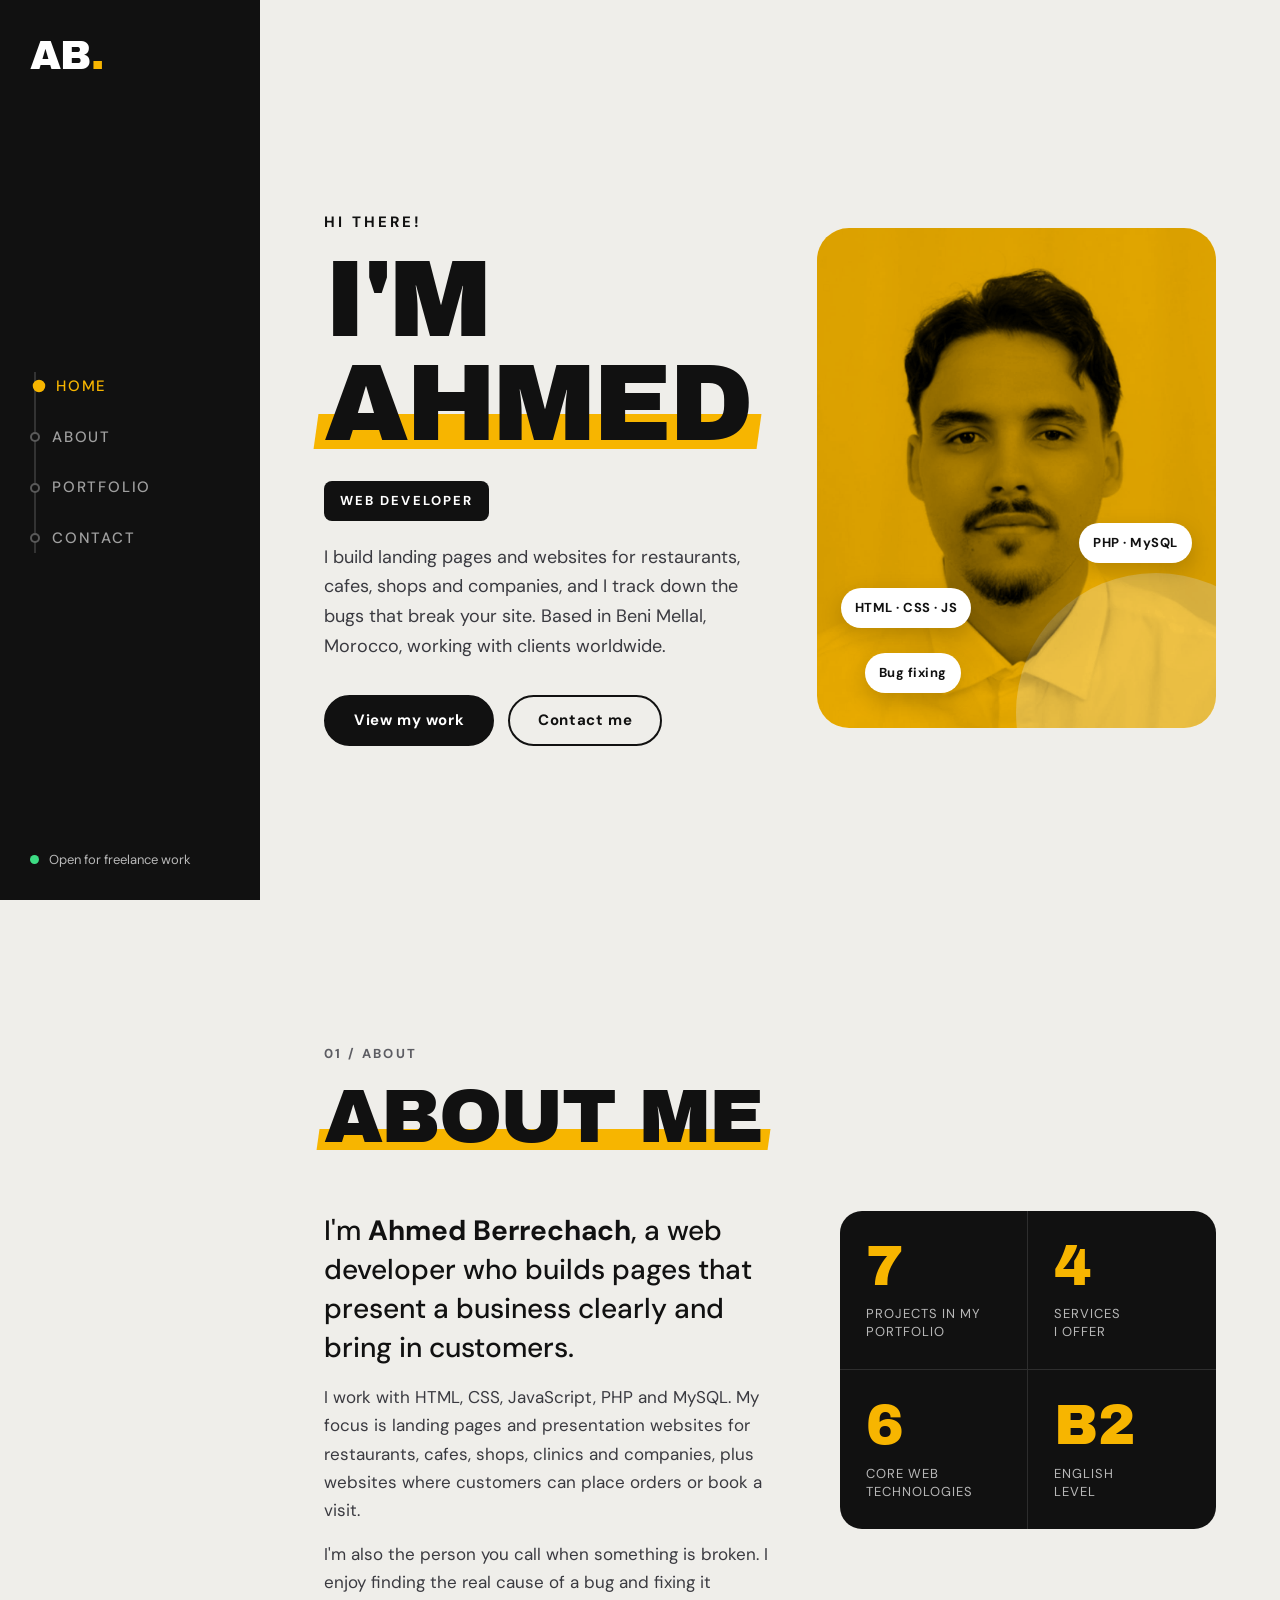
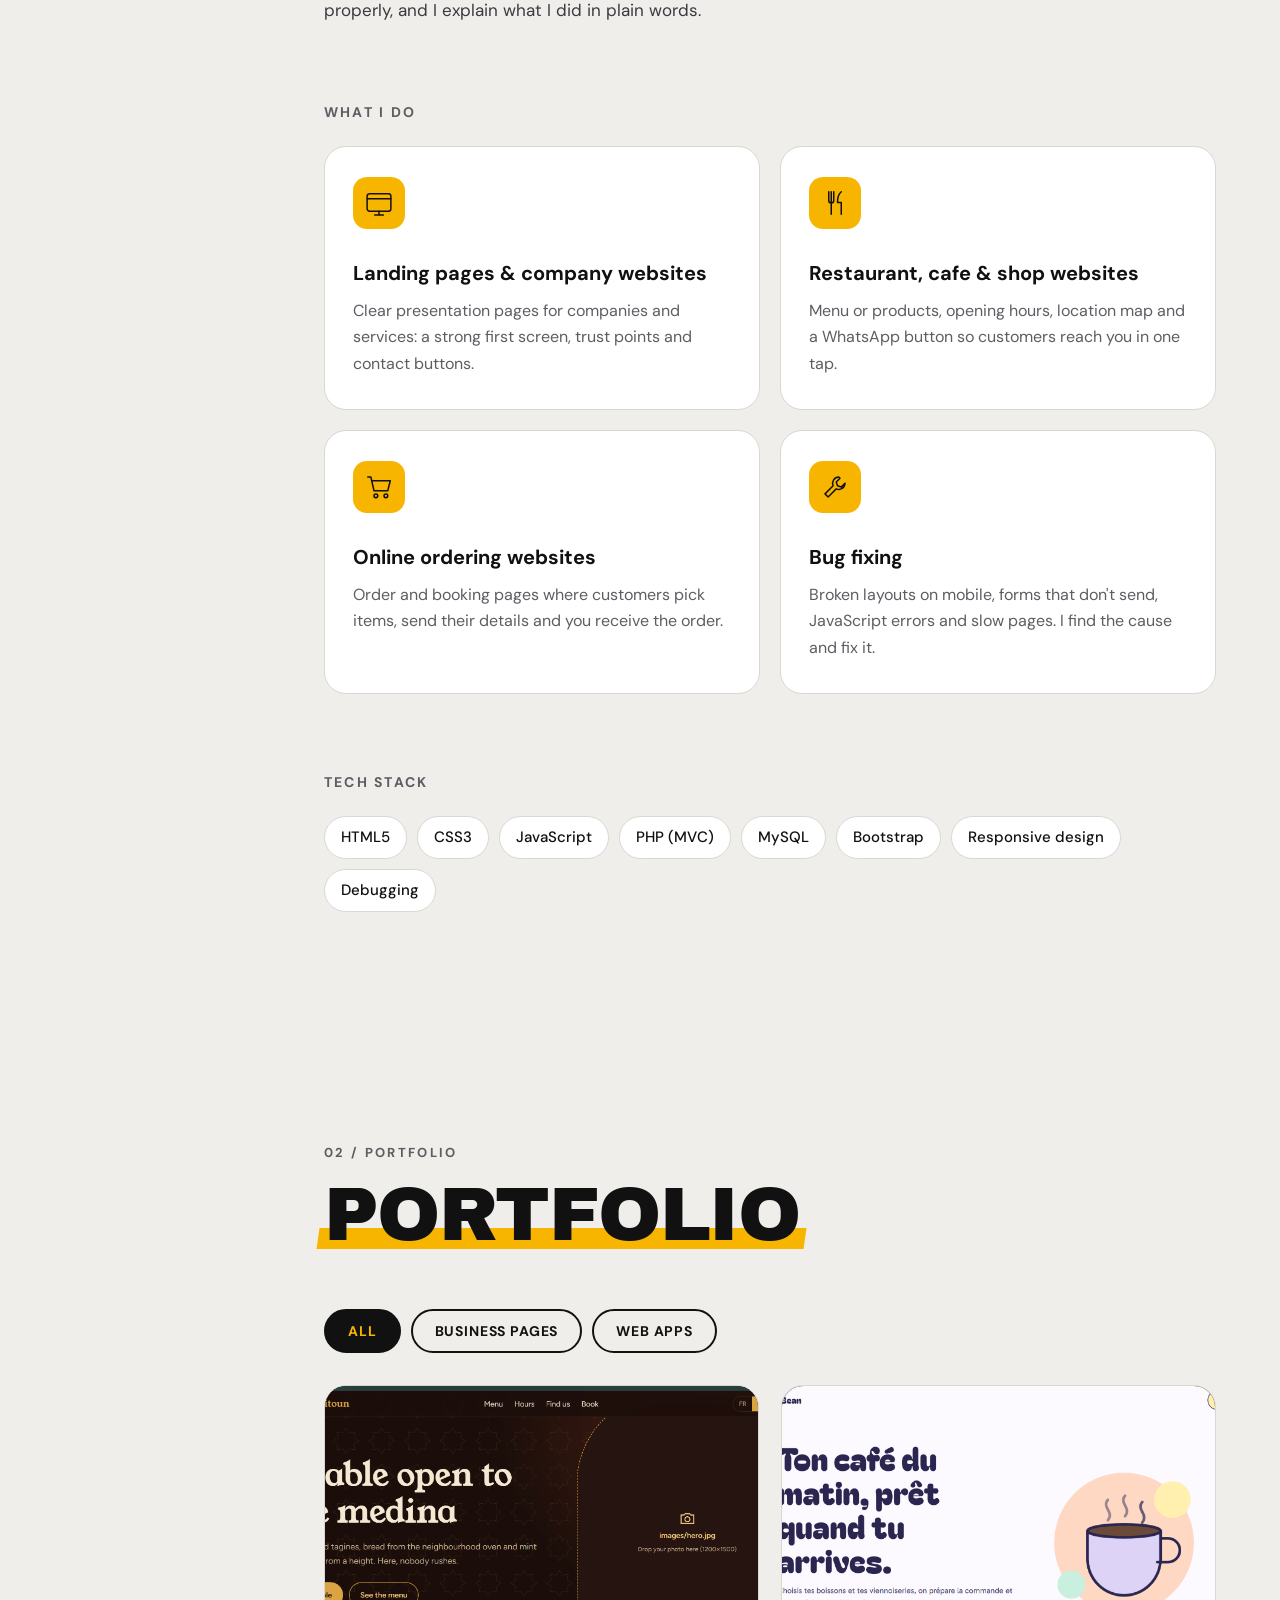
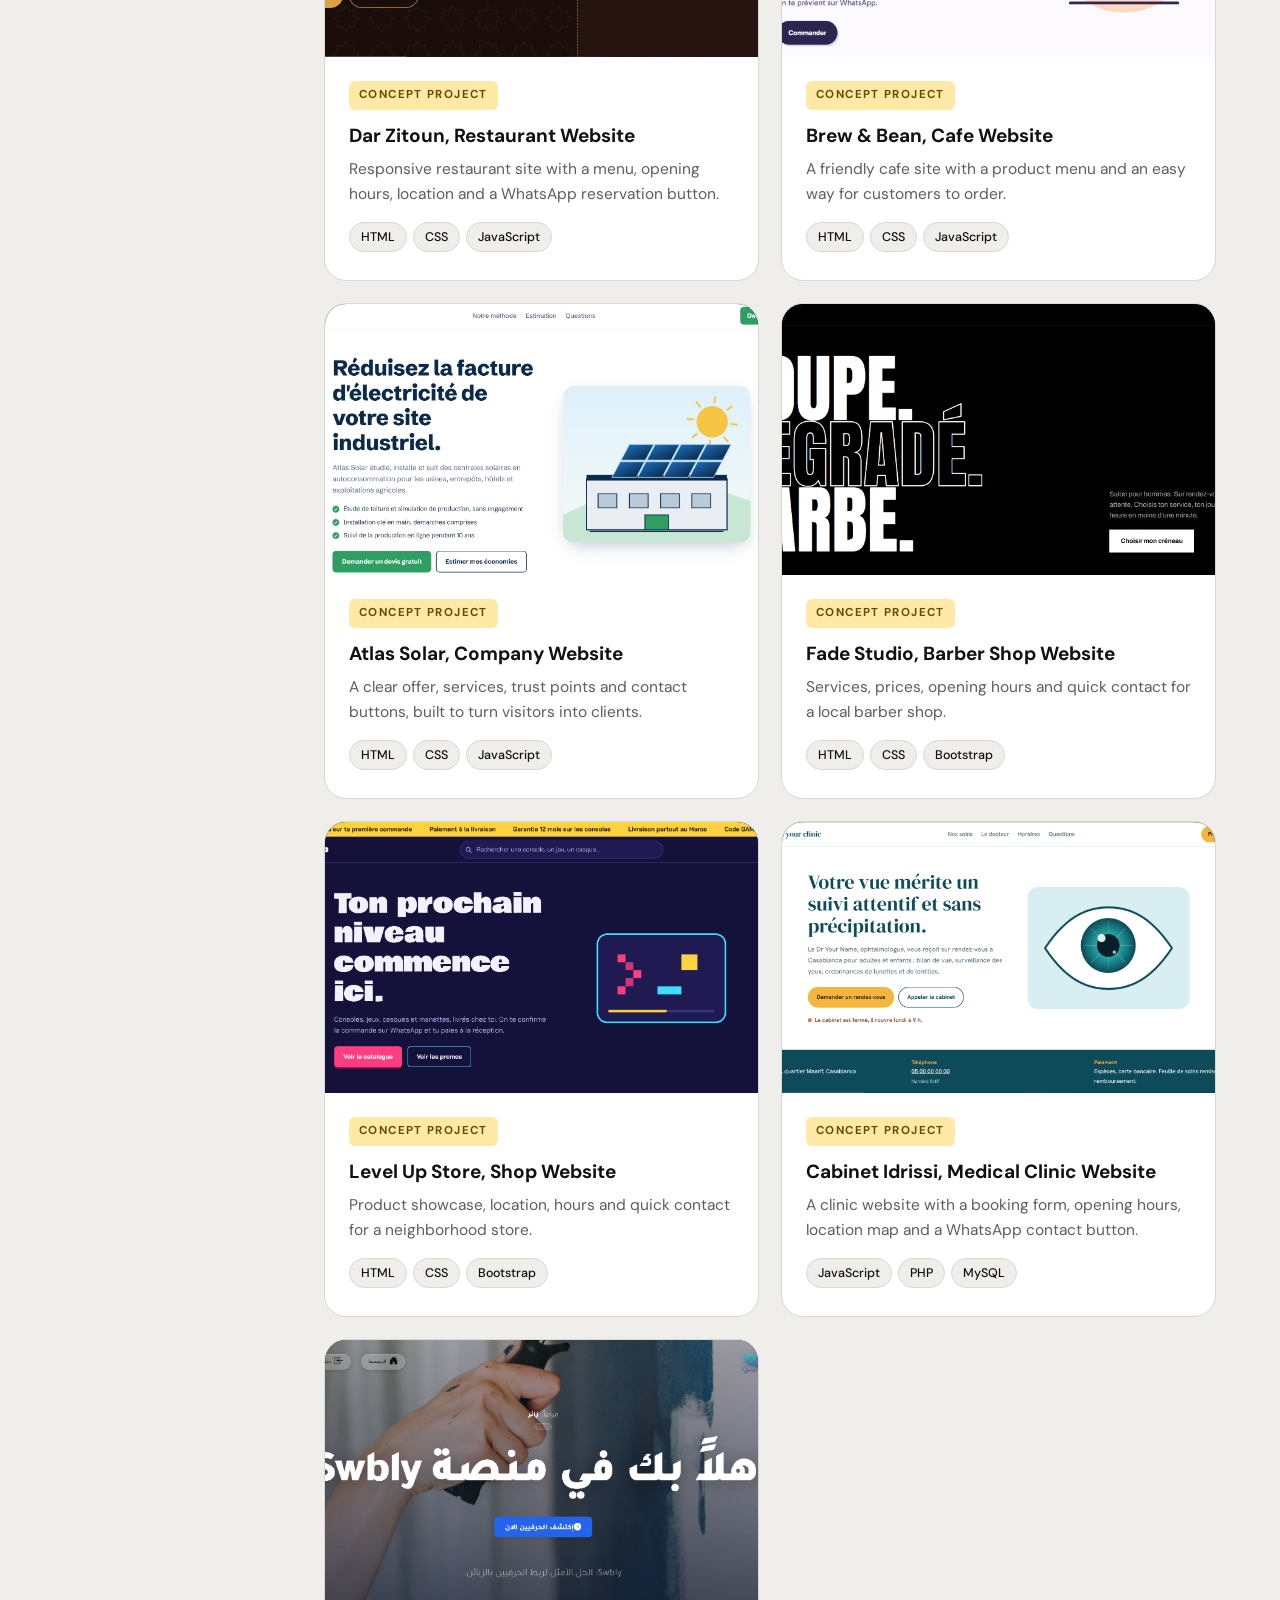
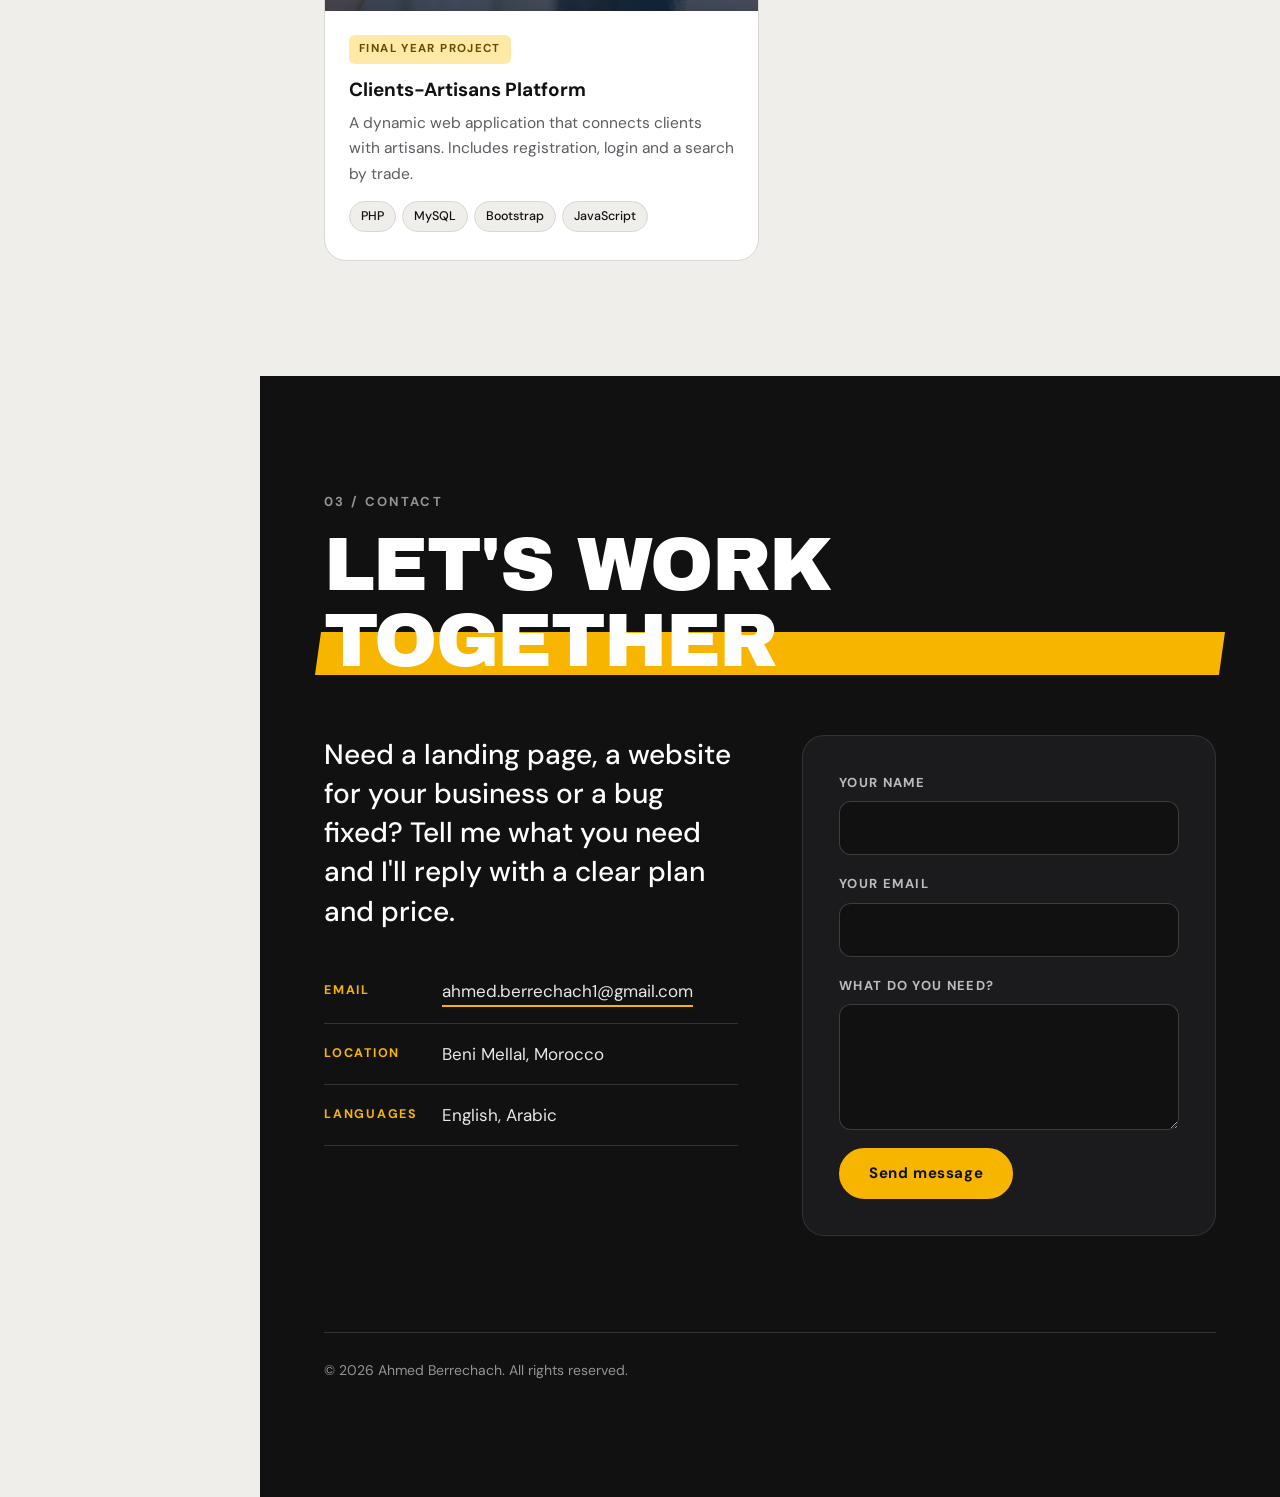
==== index.html @ dc660d66 "Focus portfolio on web projects and services" ====
<!doctype html>
<html lang="en">
  <head>
    <meta charset="utf-8" />
    <meta name="viewport" content="width=device-width, initial-scale=1" />
    <title>Ahmed Berrechach | Web Developer</title>
    <meta
      name="description"
      content="Ahmed Berrechach, web developer. Landing pages and websites for restaurants, cafes, shops and companies, plus bug fixing."
    />
    <meta property="og:title" content="Ahmed Berrechach | Web Developer" />
    <meta
      property="og:description"
      content="Landing pages, business websites, ordering sites and bug fixing."
    />
    <meta property="og:type" content="website" />
    <meta name="theme-color" content="#111111" />
    <link
      rel="icon"
      href="data:image/svg+xml,%3Csvg xmlns='http://www.w3.org/2000/svg' viewBox='0 0 64 64'%3E%3Crect width='64' height='64' rx='14' fill='%23111'/%3E%3Ctext x='32' y='43' font-size='30' font-family='Arial Black,Arial' font-weight='900' text-anchor='middle' fill='%23F7B500'%3EAB%3C/text%3E%3C/svg%3E"
    />
    <link rel="stylesheet" href="css/style.css" />git status
  </head>
  <body>
    <!-- Mobile top bar -->
    <header class="topbar">
      <a href="#home" class="logo">AB<span>.</span></a>
      <button
        class="menu-btn"
        aria-label="Open menu"
        aria-expanded="false"
        aria-controls="sidebar"
      >
        <span></span><span></span><span></span>
      </button>
    </header>

    <!-- Sidebar navigation -->
    <aside class="sidebar" id="sidebar">
      <a href="#home" class="logo">AB<span>.</span></a>

      <nav class="nav" aria-label="Main">
        <a href="#home" class="active"><i></i>Home</a>
        <a href="#about"><i></i>About</a>
        <a href="#portfolio"><i></i>Portfolio</a>
        <a href="#contact"><i></i>Contact</a>
      </nav>

      <div class="status"><b></b> Open for freelance work</div>
    </aside>

    <main>
      <!-- HOME -->
      <section id="home" class="hero">
        <div class="hero-text">
          <p class="hi">Hi there!</p>
          <h1>I'm <em>Ahmed</em></h1>
          <p class="role">Web Developer</p>
          <p class="lead">
            I build landing pages and websites for restaurants, cafes, shops and
            companies, and I track down the bugs that break your site. Based in
            Beni Mellal, Morocco, working with clients worldwide.
          </p>
          <div class="actions">
            <a class="btn btn-dark" href="#portfolio">View my work</a>
            <a class="btn btn-line" href="#contact">Contact me</a>
          </div>
        </div>

        <div class="hero-photo">
          <img
            src="assets/ahmed.jpg"
            alt="Portrait of Ahmed Berrechach"
            width="1021"
            height="1280"
          />
          <span class="chip chip-a">HTML · CSS · JS</span>
          <span class="chip chip-b">PHP · MySQL</span>
          <span class="chip chip-c">Bug fixing</span>
        </div>
      </section>

      <!-- ABOUT -->
      <section id="about" class="block">
        <header class="sec-head reveal">
          <p class="eyebrow">01 / About</p>
          <h2>About me</h2>
        </header>

        <div class="about-grid">
          <div class="about-copy reveal">
            <p class="big">
              I'm <strong>Ahmed Berrechach</strong>, a web developer who builds
              pages that present a business clearly and bring in customers.
            </p>
            <p>
              I work with HTML, CSS, JavaScript, PHP and MySQL. My focus is
              landing pages and presentation websites for restaurants, cafes,
              shops, clinics and companies, plus websites where customers can
              place orders or book a visit.
            </p>
            <p>
              I'm also the person you call when something is broken. I enjoy
              finding the real cause of a bug and fixing it properly, and I
              explain what I did in plain words.
            </p>
          </div>

          <div class="stats reveal">
            <div>
              <b>7</b><span>Projects in my<br />portfolio</span>
            </div>
            <div>
              <b>4</b><span>Services<br />I offer</span>
            </div>
            <div>
              <b>6</b><span>Core web<br />technologies</span>
            </div>
            <div>
              <b>B2</b><span>English<br />level</span>
            </div>
          </div>
        </div>

        <h3 class="sub reveal">What I do</h3>
        <div class="services">
          <article class="service reveal">
            <svg viewBox="0 0 48 48" aria-hidden="true">
              <rect x="5" y="9" width="38" height="28" rx="4" />
              <path d="M5 17h38M17 43h14M24 37v6" />
            </svg>
            <h4>Landing pages &amp; company websites</h4>
            <p>
              Clear presentation pages for companies and services: a strong
              first screen, trust points and contact buttons.
            </p>
          </article>
          <article class="service reveal">
            <svg viewBox="0 0 48 48" aria-hidden="true">
              <path
                d="M14 6v14a4 4 0 0 0 8 0V6M18 6v36M34 6c-5 4-6 11-6 17h6v19"
              />
            </svg>
            <h4>Restaurant, cafe &amp; shop websites</h4>
            <p>
              Menu or products, opening hours, location map and a WhatsApp
              button so customers reach you in one tap.
            </p>
          </article>
          <article class="service reveal">
            <svg viewBox="0 0 48 48" aria-hidden="true">
              <path d="M6 8h5l5 22h22l4-16H14" />
              <circle cx="19" cy="38" r="3" />
              <circle cx="35" cy="38" r="3" />
            </svg>
            <h4>Online ordering websites</h4>
            <p>
              Order and booking pages where customers pick items, send their
              details and you receive the order.
            </p>
          </article>
          <article class="service reveal">
            <svg viewBox="0 0 48 48" aria-hidden="true">
              <path
                d="M30 8a10 10 0 0 0-9 14L8 35l5 5 13-13a10 10 0 0 0 14-9l-6 6-6-2-2-6 6-6z"
              />
            </svg>
            <h4>Bug fixing</h4>
            <p>
              Broken layouts on mobile, forms that don't send, JavaScript errors
              and slow pages. I find the cause and fix it.
            </p>
          </article>
        </div>
              <h3 class="sub reveal" style="margin-top: clamp(48px, 6vw, 80px)">
          Tech stack
        </h3>
        <ul class="tags reveal">
          <li>HTML5</li>
          <li>CSS3</li>
          <li>JavaScript</li>
          <li>PHP (MVC)</li>
          <li>MySQL</li>
          <li>Bootstrap</li>
          <li>Responsive design</li>
          <li>Debugging</li>
        </ul>
      </section>

      <!-- PORTFOLIO -->
      <section id="portfolio" class="block">
        <header class="sec-head reveal">
          <p class="eyebrow">02 / Portfolio</p>
          <h2>Portfolio</h2>
        </header>

        <div class="filters reveal" role="tablist" aria-label="Filter projects">
          <button class="on" data-filter="all">All</button>
          <button data-filter="pages">Business pages</button>
          <button data-filter="app">Web apps</button>
        </div>

        <!--
        HOW TO EDIT A PROJECT:
        1) Put a screenshot in assets/ (for example assets/restaurant.jpg)
        2) Replace <div class="thumb t2">...</div> with <div class="thumb"><img src="assets/restaurant.jpg" alt="Restaurant website"></div>
        3) Change the badge to "Live" when the project has a real link.
      -->
        <div class="grid">
          <article class="card reveal" data-cat="pages">
           <div class="thumb t2 shot" role="img" aria-label="Screenshot of the Dar Zitoun restaurant website"
     style="background-image:url('assets/dar-zitoun.png')"></div>
            <div class="card-body">
              <span class="badge">Concept project</span>
              <h4>Dar Zitoun, Restaurant Website</h4>
              <p>
                Responsive restaurant site with a menu, opening hours, location
                and a WhatsApp reservation button.
              </p>
              <ul class="tags small">
                <li>HTML</li>
                <li>CSS</li>
                <li>JavaScript</li>
              </ul>
            </div>
          </article>

          <article class="card reveal" data-cat="pages">
           <div class="thumb t2 shot" role="img" aria-label="Screenshot of the Brew &amp; Bean cafe website"
     style="background-image:url('assets/brew-and-bean.png')"></div>
            <div class="card-body">
              <span class="badge">Concept project</span>
              <h4>Brew &amp; Bean, Cafe Website</h4>
              <p>
                A friendly cafe site with a product menu and an easy way for
                customers to order.
              </p>
              <ul class="tags small">
                <li>HTML</li>
                <li>CSS</li>
                <li>JavaScript</li>
              </ul>
            </div>
          </article>

          <article class="card reveal" data-cat="pages">
           <div class="thumb t2 shot" role="img" aria-label="Screenshot of the Atlas Solar website"
     style="background-image:url('assets/atlas-solar.png')"></div>
            <div class="card-body">
              <span class="badge">Concept project</span>
              <h4>Atlas Solar, Company Website</h4>
              <p>
                A clear offer, services, trust points and contact buttons, built
                to turn visitors into clients.
              </p>
              <ul class="tags small">
                <li>HTML</li>
                <li>CSS</li>
                <li>JavaScript</li>
              </ul>
            </div>
          </article>

          <article class="card reveal" data-cat="pages">
            <div class="thumb t2 shot" role="img" aria-label="Screenshot of the Fade Studio website"
     style="background-image:url('assets/fade-studio.png')"></div>
            <div class="card-body">
              <span class="badge">Concept project</span>
              <h4>Fade Studio, Barber Shop Website</h4>
              <p>
                Services, prices, opening hours and quick contact for a local
                barber shop.
              </p>
              <ul class="tags small">
                <li>HTML</li>
                <li>CSS</li>
                <li>Bootstrap</li>
              </ul>
            </div>
           
          </article>
          <article class="card reveal" data-cat="pages">
           <div class="thumb t2 shot" role="img" aria-label="Screenshot of the Level Up Store website"
     style="background-image:url('assets/level-up-store.png')"></div>
            <div class="card-body">
              <span class="badge">Concept project</span>
              <h4>Level Up Store, Shop Website</h4>
              <p>
                Product showcase, location, hours and quick contact for a
                neighborhood store.
              </p>
              <ul class="tags small">
                <li>HTML</li>
                <li>CSS</li>
                <li>Bootstrap</li>
              </ul>
            </div>
          </article>

          <article class="card reveal" data-cat="pages">
            <div class="thumb t2 shot" role="img" aria-label="Screenshot of cabinet"
     style="background-image:url('assets/cabinet.png')"></div>
            <div class="card-body">
              <span class="badge">Concept project</span>
              <h4>Cabinet Idrissi, Medical Clinic Website</h4>
              <p>
                A clinic website with a booking form, opening hours, location
                map and a WhatsApp contact button.
              </p>
              <ul class="tags small">
                <li>JavaScript</li>
                <li>PHP</li>
                <li>MySQL</li>
              </ul>
            </div>
          </article>

          <article class="card reveal" data-cat="app">
          <div class="thumb t2 shot" role="img" aria-label="Screenshot of the Clients-Artisans Platform web application"
     style="background-image:url('assets/Project_artisan.png')"></div>
            <div class="card-body">
              <span class="badge">Final year project</span>
              <h4>Clients-Artisans Platform</h4>
              <p>
                A dynamic web application that connects clients with artisans.
                Includes registration, login and a search by trade.
              </p>
              <ul class="tags small">
                <li>PHP</li>
                <li>MySQL</li>
                <li>Bootstrap</li>
                <li>JavaScript</li>
              </ul>
            </div>
          </article>
        </div>
      </section>

      <!-- CONTACT -->
      <section id="contact" class="block dark">
        <header class="sec-head reveal">
          <p class="eyebrow">03 / Contact</p>
          <h2>Let's work together</h2>
        </header>

        <div class="contact-grid">
          <div class="reveal">
            <p class="big">
              Need a landing page, a website for your business or a bug fixed?
              Tell me what you need and I'll reply with a clear plan and price.
            </p>
            <ul class="contact-list">
              <li>
                <span>Email</span
                ><a href="mailto:ahmed.berrechach1@gmail.com"
                  >ahmed.berrechach1@gmail.com</a
                >
              </li>
              <li><span>Location</span>Beni Mellal, Morocco</li>
              <li><span>Languages</span>English, Arabic</li>
            </ul>
          </div>

          <form
            class="form reveal"
            id="contact-form"
            action="mailto:ahmed.berrechach1@gmail.com"
            method="post"
            enctype="text/plain"
          >
            <label
              >Your name<input
                name="name"
                type="text"
                required
                autocomplete="name"
            /></label>
            <label
              >Your email<input
                name="email"
                type="email"
                required
                autocomplete="email"
            /></label>
            <label
              >What do you need?<textarea
                name="message"
                rows="4"
                required
              ></textarea>
            </label>
            <button class="btn btn-yellow" type="submit">Send message</button>
          </form>
        </div>

        <footer class="foot">
          © <span id="year">2026</span> Ahmed Berrechach. All rights reserved.
        </footer>
      </section>
    </main>

    <script src="js/main.js"></script>
  </body>
</html>
---- css/style.css ----
/* ---------- Fonts (local files, work offline) ---------- */
@font-face { font-family: "Archivo Black"; src: url("../fonts/archivo-black-latin-400-normal.woff2") format("woff2"); font-weight: 400; font-display: swap; }
@font-face { font-family: "DM Sans"; src: url("../fonts/dm-sans-latin-400-normal.woff2") format("woff2"); font-weight: 400; font-display: swap; }
@font-face { font-family: "DM Sans"; src: url("../fonts/dm-sans-latin-500-normal.woff2") format("woff2"); font-weight: 500; font-display: swap; }
@font-face { font-family: "DM Sans"; src: url("../fonts/dm-sans-latin-700-normal.woff2") format("woff2"); font-weight: 700; font-display: swap; }

/* ---------- Tokens (change colors here) ---------- */
:root {
  --yellow: #F7B500;
  --yellow-soft: #FFE9A6;
  --ink: #111111;
  --ink-2: #1b1b1d;
  --paper: #EFEEEA;
  --card: #FFFFFF;
  --muted: #5d5d63;
  --line: #d8d7d1;
  --sidebar: 260px;
  --radius: 22px;
  --display: "Archivo Black", "Arial Black", Impact, sans-serif;
  --body: "DM Sans", system-ui, -apple-system, "Segoe UI", Roboto, sans-serif;
}

*,
*::before,
*::after { box-sizing: border-box; }

html { scroll-behavior: smooth; scroll-padding-top: 0; }

body {
  margin: 0;
  font-family: var(--body);
  font-size: 17px;
  line-height: 1.65;
  color: var(--ink);
  background: var(--paper);
  -webkit-font-smoothing: antialiased;
}

img { max-width: 100%; display: block; }
a { color: inherit; }
h1, h2, h3, h4, p, ul { margin: 0; }
ul { padding: 0; list-style: none; }

:focus-visible { outline: 3px solid var(--yellow); outline-offset: 3px; border-radius: 6px; }

/* ---------- Sidebar ---------- */
.sidebar {
  position: fixed;
  inset: 0 auto 0 0;
  width: var(--sidebar);
  background: var(--ink);
  color: #fff;
  padding: 36px 30px 30px;
  display: flex;
  flex-direction: column;
  z-index: 50;
}

.logo {
  font-family: var(--display);
  font-size: 40px;
  line-height: 1;
  letter-spacing: -1px;
  text-decoration: none;
  color: #fff;
}
.logo span { color: var(--yellow); }

.nav {
  margin: auto 0;
  display: flex;
  flex-direction: column;
  gap: 6px;
  position: relative;
  padding-left: 22px;
}
.nav::before {
  content: "";
  position: absolute;
  left: 4px; top: 8px; bottom: 8px;
  width: 2px;
  background: rgba(255,255,255,.14);
}
.nav a {
  position: relative;
  text-decoration: none;
  font-weight: 500;
  font-size: 15px;
  letter-spacing: .12em;
  text-transform: uppercase;
  color: rgba(255,255,255,.6);
  padding: 10px 0;
  transition: color .2s, transform .2s;
}
.nav a i {
  position: absolute;
  left: -22px; top: 50%;
  width: 10px; height: 10px;
  margin-top: -5px;
  border-radius: 50%;
  background: var(--ink);
  border: 2px solid rgba(255,255,255,.3);
  transition: background .2s, border-color .2s, transform .2s;
}
.nav a:hover { color: #fff; }
.nav a.active { color: var(--yellow); transform: translateX(4px); }
.nav a.active i { background: var(--yellow); border-color: var(--yellow); transform: scale(1.25); }

.status {
  font-size: 13px;
  color: rgba(255,255,255,.7);
  display: flex;
  align-items: center;
  gap: 10px;
}
.status b {
  width: 9px; height: 9px;
  border-radius: 50%;
  background: #3ddc84;
  box-shadow: 0 0 0 0 rgba(61,220,132,.6);
  animation: pulse 2s infinite;
}
@keyframes pulse {
  70% { box-shadow: 0 0 0 9px rgba(61,220,132,0); }
  100% { box-shadow: 0 0 0 0 rgba(61,220,132,0); }
}

/* ---------- Mobile top bar ---------- */
.topbar { display: none; }

/* ---------- Layout ---------- */
main { margin-left: var(--sidebar); }

.block {
  padding: clamp(64px, 9vw, 120px) clamp(24px, 5vw, 80px);
  scroll-margin-top: 0;
}
.block.alt { background: #e6e5e0; }
.block.dark { background: var(--ink); color: #fff; }

.sec-head { margin-bottom: clamp(32px, 5vw, 56px); }
.eyebrow {
  font-size: 13px;
  font-weight: 700;
  letter-spacing: .18em;
  text-transform: uppercase;
  color: var(--muted);
  margin-bottom: 14px;
}
.dark .eyebrow { color: rgba(255,255,255,.55); }
.sec-head h2 {
  font-family: var(--display);
  font-weight: 400;
  font-size: clamp(38px, 6vw, 76px);
  line-height: 1;
  text-transform: uppercase;
  letter-spacing: -.02em;
  display: inline-block;
  position: relative;
  z-index: 0;
}
.sec-head h2::after {
  content: "";
  position: absolute;
  left: -6px; right: -6px; bottom: 4px;
  height: 28%;
  background: var(--yellow);
  z-index: -1;
  transform: skewX(-8deg);
}

.sub {
  font-size: 14px;
  font-weight: 700;
  letter-spacing: .16em;
  text-transform: uppercase;
  margin-bottom: 22px;
  color: var(--muted);
}

/* ---------- Buttons ---------- */
.btn {
  display: inline-flex;
  align-items: center;
  gap: 10px;
  font: 700 15px/1 var(--body);
  letter-spacing: .04em;
  text-decoration: none;
  padding: 16px 28px;
  border-radius: 999px;
  border: 2px solid var(--ink);
  cursor: pointer;
  transition: transform .2s, background .2s, color .2s, box-shadow .2s;
}
.btn:hover { transform: translateY(-3px); }
.btn-dark { background: var(--ink); color: #fff; }
.btn-dark:hover { box-shadow: 0 10px 24px rgba(0,0,0,.25); }
.btn-line { background: transparent; color: var(--ink); }
.btn-line:hover { background: var(--ink); color: #fff; }
.btn-yellow { background: var(--yellow); color: var(--ink); border-color: var(--yellow); }
.btn-yellow:hover { box-shadow: 0 10px 24px rgba(247,181,0,.35); }

/* ---------- Hero ---------- */
.hero {
  min-height: 100vh;
  display: grid;
  grid-template-columns: 1.05fr .95fr;
  align-items: center;
  gap: clamp(24px, 4vw, 64px);
  padding: clamp(40px, 6vw, 80px) clamp(24px, 5vw, 80px);
}
.hi {
  font-weight: 700;
  letter-spacing: .2em;
  text-transform: uppercase;
  font-size: 15px;
  margin-bottom: 14px;
}
.hero h1 {
  font-family: var(--display);
  font-weight: 400;
  font-size: clamp(54px, 8.5vw, 124px);
  line-height: .95;
  letter-spacing: -.03em;
  text-transform: uppercase;
}
.hero h1 em {
  font-style: normal;
  position: relative;
  display: inline-block;
  z-index: 0;
}
.hero h1 em::after {
  content: "";
  position: absolute;
  left: -8px; right: -8px; bottom: 6%;
  height: 34%;
  background: var(--yellow);
  z-index: -1;
  transform: skewX(-8deg);
}
.role {
  display: inline-block;
  margin-top: 26px;
  background: var(--ink);
  color: #fff;
  font-size: 13px;
  font-weight: 700;
  letter-spacing: .16em;
  text-transform: uppercase;
  padding: 9px 16px;
  border-radius: 8px;
}
.lead {
  margin-top: 22px;
  max-width: 520px;
  color: #3a3a40;
  font-size: 18px;
}
.actions { margin-top: 34px; display: flex; flex-wrap: wrap; gap: 14px; }

.hero-photo {
  position: relative;
  aspect-ratio: 4 / 5;
  max-height: 80vh;
  width: 100%;
  max-width: 520px;
  justify-self: end;
  border-radius: 32px;
  background: var(--yellow);
  overflow: hidden;
  isolation: isolate;
}
.hero-photo::before {
  content: "";
  position: absolute;
  inset: auto -20% -25% auto;
  width: 70%; aspect-ratio: 1;
  border-radius: 50%;
  background: rgba(255,255,255,.28);
  z-index: 0;
}
.hero-photo img {
  position: relative;
  z-index: 1;
  width: 100%; height: 100%;
  object-fit: cover;
  object-position: 50% 20%;
  filter: grayscale(1) contrast(1.08);
  mix-blend-mode: multiply;
}
.chip {
  position: absolute;
  z-index: 2;
  background: #fff;
  color: var(--ink);
  font-size: 13px;
  font-weight: 700;
  letter-spacing: .04em;
  padding: 9px 14px;
  border-radius: 999px;
  box-shadow: 0 8px 22px rgba(0,0,0,.18);
  animation: float 5s ease-in-out infinite;
}
.chip-a { left: 6%; bottom: 20%; }
.chip-b { right: 6%; bottom: 33%; animation-delay: -1.6s; }
.chip-c { left: 12%; bottom: 7%; animation-delay: -3.2s; }
@keyframes float { 50% { transform: translateY(-8px); } }

/* ---------- About ---------- */
.about-grid {
  display: grid;
  grid-template-columns: 1.2fr 1fr;
  gap: clamp(28px, 5vw, 72px);
  align-items: start;
}
.about-copy p + p { margin-top: 16px; }
.about-copy p { color: #3a3a40; }
.about-copy .big, .big {
  font-size: clamp(21px, 2.4vw, 28px);
  line-height: 1.4;
  font-weight: 500;
  color: var(--ink);
}
.dark .big { color: #fff; }

.stats {
  background: var(--ink);
  color: #fff;
  border-radius: var(--radius);
  display: grid;
  grid-template-columns: 1fr 1fr;
}
.stats div {
  padding: 28px 26px;
  border-right: 1px solid rgba(255,255,255,.12);
  border-bottom: 1px solid rgba(255,255,255,.12);
}
.stats div:nth-child(2n) { border-right: 0; }
.stats div:nth-child(n+3) { border-bottom: 0; }
.stats b {
  display: block;
  font-family: var(--display);
  font-weight: 400;
  font-size: clamp(40px, 4.4vw, 58px);
  line-height: 1;
  color: var(--yellow);
}
.stats span {
  display: block;
  margin-top: 10px;
  font-size: 13px;
  letter-spacing: .08em;
  text-transform: uppercase;
  color: rgba(255,255,255,.7);
  line-height: 1.4;
}

.sub + .services, .services { margin-top: 0; }
h3.sub.reveal { margin-top: clamp(48px, 6vw, 80px); }

.services {
  display: grid;
  grid-template-columns: repeat(2, 1fr);
  gap: 20px;
}
.service {
  background: var(--card);
  border-radius: var(--radius);
  padding: 30px 28px 32px;
  border: 1px solid var(--line);
  transition: transform .25s, box-shadow .25s, border-color .25s;
}
.service:hover { transform: translateY(-6px); box-shadow: 0 18px 40px rgba(0,0,0,.1); border-color: var(--yellow); }
.service svg {
  width: 52px; height: 52px;
  fill: none; stroke: var(--ink); stroke-width: 2.4; stroke-linecap: round; stroke-linejoin: round;
  background: var(--yellow);
  padding: 11px;
  border-radius: 14px;
  margin-bottom: 20px;
}
.service h4 { font-size: 20px; margin-bottom: 8px; }
.service p { color: var(--muted); font-size: 16px; }

/* ---------- Resume ---------- */
.resume-grid {
  display: grid;
  grid-template-columns: 1fr 1fr;
  gap: clamp(28px, 5vw, 72px);
}
.timeline { position: relative; padding-left: 28px; }
.timeline::before {
  content: "";
  position: absolute;
  left: 5px; top: 8px; bottom: 8px;
  width: 2px;
  background: var(--ink);
  opacity: .18;
}
.timeline li { position: relative; padding-bottom: 30px; }
.timeline li:last-child { padding-bottom: 0; }
.timeline li::before {
  content: "";
  position: absolute;
  left: -28px; top: 8px;
  width: 12px; height: 12px;
  border-radius: 50%;
  background: var(--yellow);
  border: 2px solid var(--ink);
}
.timeline time {
  display: inline-block;
  font-size: 12px;
  font-weight: 700;
  letter-spacing: .12em;
  text-transform: uppercase;
  background: var(--ink);
  color: var(--yellow);
  padding: 4px 10px;
  border-radius: 6px;
  margin-bottom: 8px;
}
.timeline h4 { font-size: 18px; line-height: 1.35; margin-bottom: 4px; }
.timeline p { color: var(--muted); font-size: 15.5px; }

.skills {
  margin-top: clamp(44px, 6vw, 72px);
  padding-top: clamp(32px, 4vw, 48px);
  border-top: 2px solid rgba(0,0,0,.12);
  display: grid;
  grid-template-columns: 1.4fr 1fr;
  gap: clamp(28px, 5vw, 72px);
}
.tags { display: flex; flex-wrap: wrap; gap: 10px; }
.tags li {
  background: var(--card);
  border: 1px solid var(--line);
  padding: 8px 16px;
  border-radius: 999px;
  font-weight: 500;
  font-size: 15px;
}
.tags.small { gap: 6px; margin-top: 14px; }
.tags.small li { font-size: 12.5px; padding: 4px 11px; background: var(--paper); }

.langs li {
  display: flex;
  justify-content: space-between;
  padding: 12px 0;
  border-bottom: 1px solid rgba(0,0,0,.14);
  font-weight: 500;
}
.langs em { font-style: normal; color: var(--muted); }

/* ---------- Portfolio ---------- */
.filters { display: flex; flex-wrap: wrap; gap: 10px; margin-bottom: 32px; }
.filters button {
  font: 700 14px/1 var(--body);
  letter-spacing: .06em;
  text-transform: uppercase;
  padding: 13px 22px;
  border-radius: 999px;
  border: 2px solid var(--ink);
  background: transparent;
  color: var(--ink);
  cursor: pointer;
  transition: background .2s, color .2s;
}
.filters button:hover { background: rgba(0,0,0,.07); }
.filters button.on { background: var(--ink); color: var(--yellow); }

.grid {
  display: grid;
  grid-template-columns: repeat(auto-fill, minmax(290px, 1fr));
  gap: 22px;
}
.card {
  background: var(--card);
  border-radius: var(--radius);
  overflow: hidden;
  border: 1px solid var(--line);
  display: flex;
  flex-direction: column;
  transition: transform .25s, box-shadow .25s;
}
.card:hover { transform: translateY(-6px); box-shadow: 0 20px 44px rgba(0,0,0,.12); }
.card.hide { display: none; }

.thumb {
  aspect-ratio: 16 / 10;
  display: grid;
  place-items: center;
  position: relative;
  overflow: hidden;
  color: var(--ink);
}
.thumb img { width: 100%; height: 100%; object-fit: cover; }
.thumb span {
  font-family: var(--display);
  font-size: 22px;
  text-transform: uppercase;
  letter-spacing: -.01em;
  text-align: center;
  padding: 0 18px;
  position: relative;
  z-index: 1;
}
.thumb::before, .thumb::after { content: ""; position: absolute; border-radius: 50%; }
.thumb::before { width: 62%; aspect-ratio: 1; right: -14%; top: -30%; background: rgba(255,255,255,.3); }
.thumb::after  { width: 36%; aspect-ratio: 1; left: -8%; bottom: -24%; background: rgba(0,0,0,.08); }
.t1 { background: var(--yellow); }
.t2 { background: #111; color: var(--yellow); }
.t3 { background: #ffd966; }
.t4 { background: #2a2a2e; color: #fff; }
.t5 { background: #f3ddb0; }
.t6 { background: #d9d8d2; }
.t2::before, .t4::before { background: rgba(247,181,0,.16); }
.t2::after, .t4::after { background: rgba(255,255,255,.07); }
.thumb.shot {
  background-size: cover;
  background-position: center;
  background-repeat: no-repeat;
}
.thumb.shot::before,
.thumb.shot::after,
.thumb.shot span { display: none; }

.card-body { padding: 24px 24px 28px; display: flex; flex-direction: column; flex: 1; }
.badge {
  align-self: flex-start;
  font-size: 11.5px;
  font-weight: 700;
  letter-spacing: .12em;
  text-transform: uppercase;
  background: var(--yellow-soft);
  color: #6b4b00;
  padding: 5px 10px;
  border-radius: 6px;
  margin-bottom: 14px;
}
.badge.soon { background: #e8e8ea; color: #55555c; }
.card h4 { font-size: 19px; line-height: 1.3; margin-bottom: 8px; }
.card p { color: var(--muted); font-size: 15.5px; flex: 1; }

/* ---------- Contact ---------- */
.contact-grid {
  display: grid;
  grid-template-columns: 1fr 1fr;
  gap: clamp(28px, 5vw, 80px);
  align-items: start;
}
.contact-list { margin-top: 30px; }
.contact-list li {
  display: flex;
  gap: 18px;
  padding: 16px 0;
  border-bottom: 1px solid rgba(255,255,255,.14);
  color: rgba(255,255,255,.9);
  flex-wrap: wrap;
}
.contact-list span {
  min-width: 100px;
  font-size: 12.5px;
  letter-spacing: .14em;
  text-transform: uppercase;
  color: var(--yellow);
  font-weight: 700;
  padding-top: 3px;
}
.contact-list a { text-decoration: none; border-bottom: 2px solid var(--yellow); word-break: break-all; }
.contact-list a:hover { color: var(--yellow); }

.form {
  background: var(--ink-2);
  border: 1px solid rgba(255,255,255,.1);
  border-radius: var(--radius);
  padding: clamp(22px, 3vw, 36px);
  display: grid;
  gap: 18px;
}
.form label { display: grid; gap: 8px; font-size: 13px; letter-spacing: .1em; text-transform: uppercase; font-weight: 700; color: rgba(255,255,255,.7); }
.form input, .form textarea {
  font: 400 16px/1.5 var(--body);
  letter-spacing: 0;
  text-transform: none;
  color: #fff;
  background: #111;
  border: 1px solid rgba(255,255,255,.18);
  border-radius: 12px;
  padding: 14px 16px;
  width: 100%;
  resize: vertical;
}
.form input:focus, .form textarea:focus { outline: none; border-color: var(--yellow); box-shadow: 0 0 0 3px rgba(247,181,0,.25); }
.form .btn { justify-self: start; }

.foot {
  margin-top: clamp(56px, 8vw, 96px);
  padding-top: 26px;
  border-top: 1px solid rgba(255,255,255,.14);
  font-size: 14px;
  color: rgba(255,255,255,.55);
}

/* ---------- Scroll reveal ---------- */
.js .reveal { opacity: 0; transform: translateY(26px); transition: opacity .7s ease, transform .7s ease; }
.js .reveal.in { opacity: 1; transform: none; }

@media (prefers-reduced-motion: reduce) {
  html { scroll-behavior: auto; }
  .reveal, .chip, .status b { animation: none !important; transition: none !important; }
  .js .reveal { opacity: 1; transform: none; }
}

/* ---------- Tablet ---------- */
@media (max-width: 1100px) {
  .services { grid-template-columns: 1fr; }
  .about-grid, .resume-grid, .skills, .contact-grid { grid-template-columns: 1fr; }
}

/* ---------- Mobile: sidebar becomes slide-in menu ---------- */
@media (max-width: 900px) {
  body { font-size: 16.5px; }
  main { margin-left: 0; padding-top: 64px; }
  .block { scroll-margin-top: 64px; }

  .topbar {
    position: fixed;
    inset: 0 0 auto 0;
    height: 64px;
    background: var(--ink);
    display: flex;
    align-items: center;
    justify-content: space-between;
    padding: 0 20px;
    z-index: 60;
  }
  .topbar .logo { font-size: 30px; }

  .menu-btn {
    width: 46px; height: 46px;
    background: transparent;
    border: 0;
    display: grid;
    place-content: center;
    gap: 6px;
    cursor: pointer;
  }
  .menu-btn span { display: block; width: 26px; height: 3px; background: #fff; border-radius: 2px; transition: transform .25s, opacity .25s; }
  .menu-btn[aria-expanded="true"] span:nth-child(1) { transform: translateY(9px) rotate(45deg); background: var(--yellow); }
  .menu-btn[aria-expanded="true"] span:nth-child(2) { opacity: 0; }
  .menu-btn[aria-expanded="true"] span:nth-child(3) { transform: translateY(-9px) rotate(-45deg); background: var(--yellow); }

  .sidebar {
    inset: 64px 0 0 0;
    width: auto;
    padding: 40px 28px;
    transform: translateX(100%);
    transition: transform .3s ease;
    visibility: hidden;
  }
  .sidebar.open { transform: none; visibility: visible; }
  .sidebar > .logo { display: none; }
  .nav a { font-size: 22px; padding: 14px 0; }

  .hero {
    grid-template-columns: 1fr;
    min-height: 0;
    padding-top: 36px;
  }
  .hero-photo { justify-self: center; max-height: none; max-width: 440px; order: -1; }
  .hero h1 { font-size: clamp(52px, 17vw, 96px); }
  .lead { font-size: 17px; }
}

@media (max-width: 520px) {
  .stats div { padding: 22px 18px; }
  .grid { grid-template-columns: 1fr; }
  .chip { font-size: 12px; padding: 7px 11px; }
  .btn { padding: 15px 24px; }
}
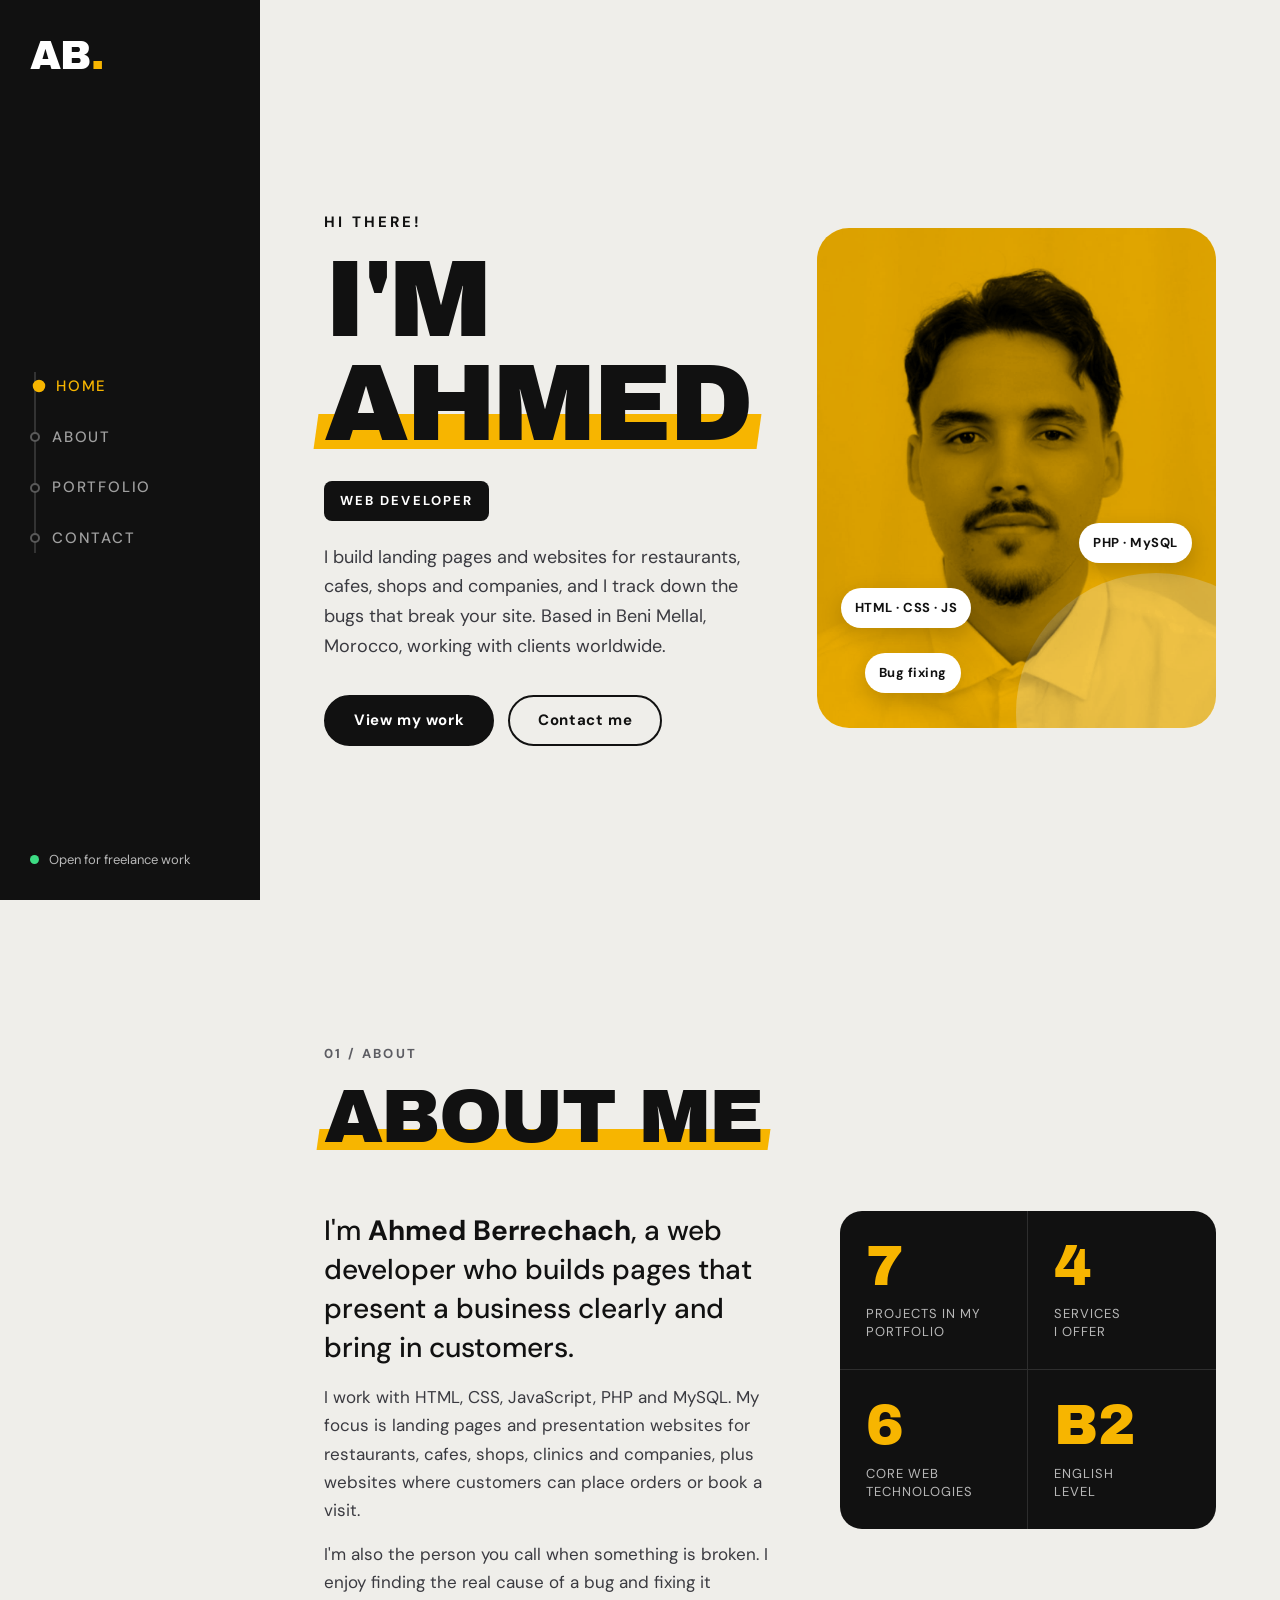
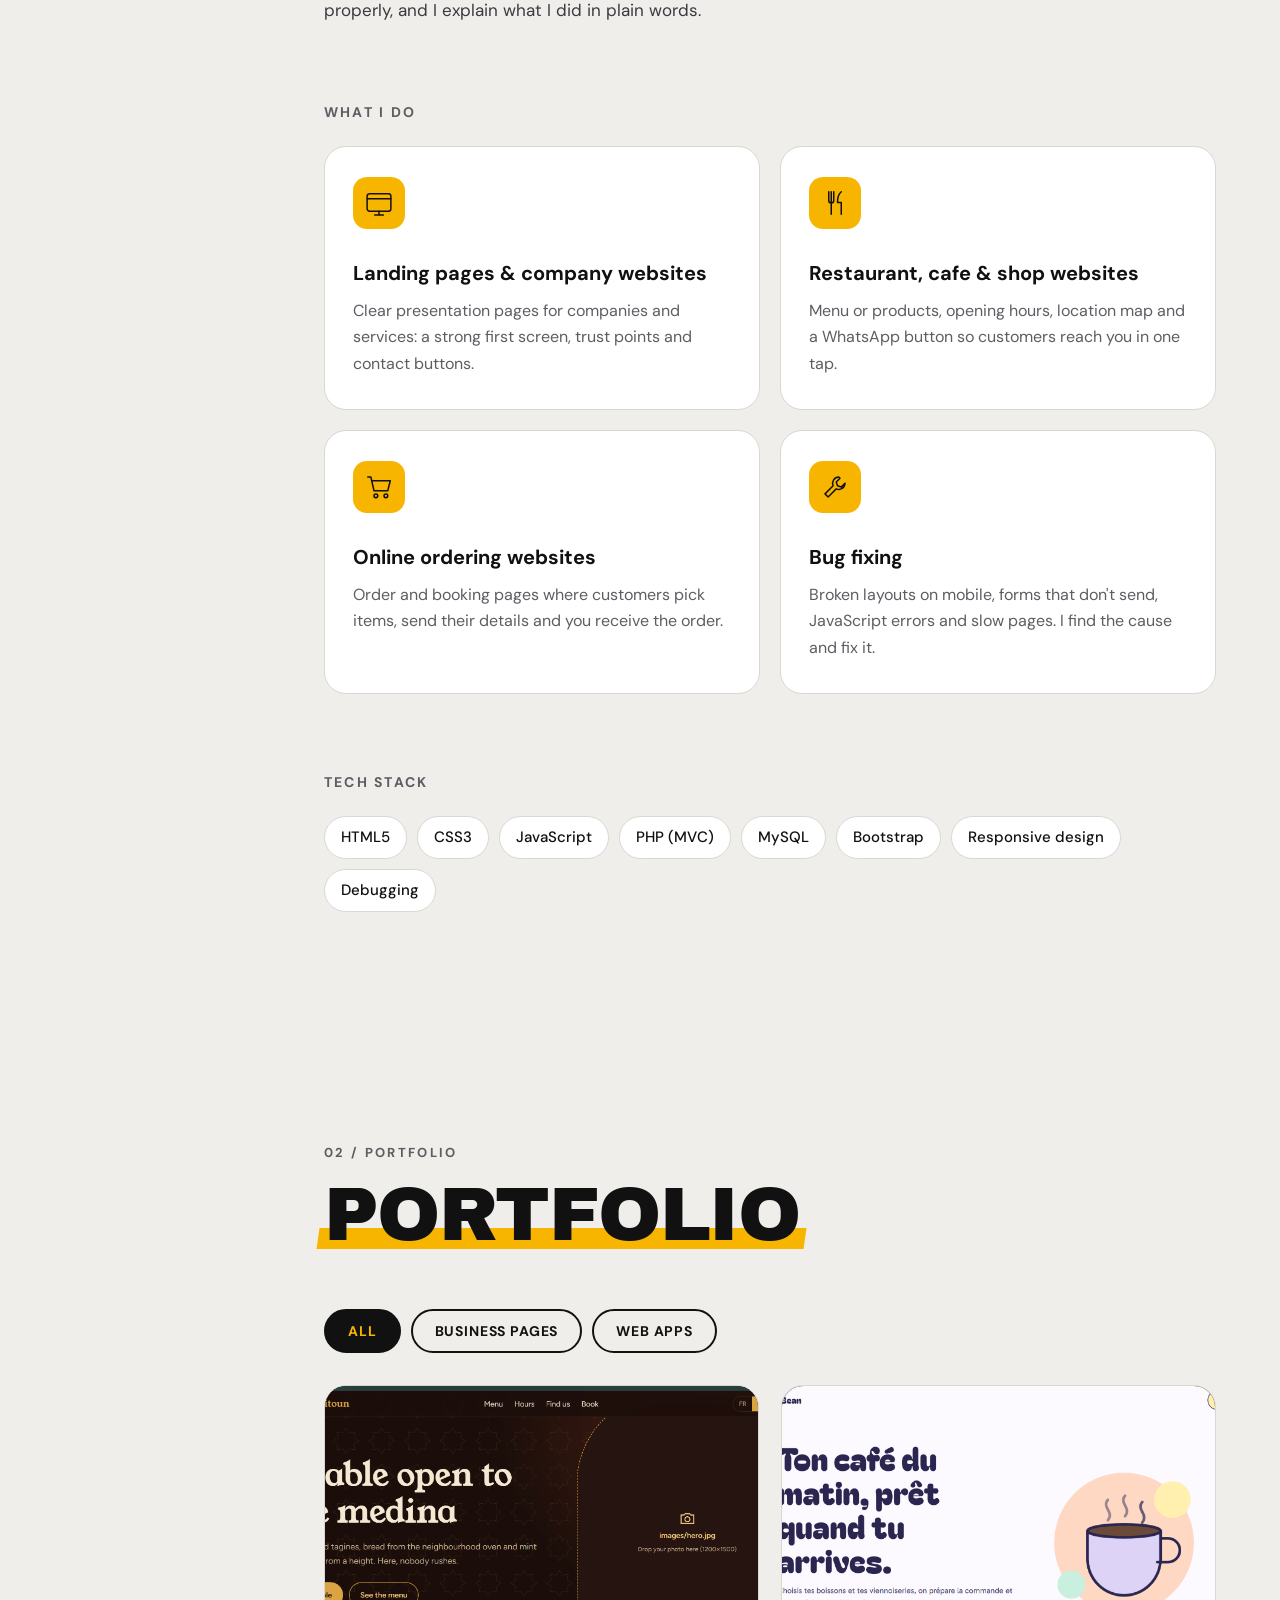
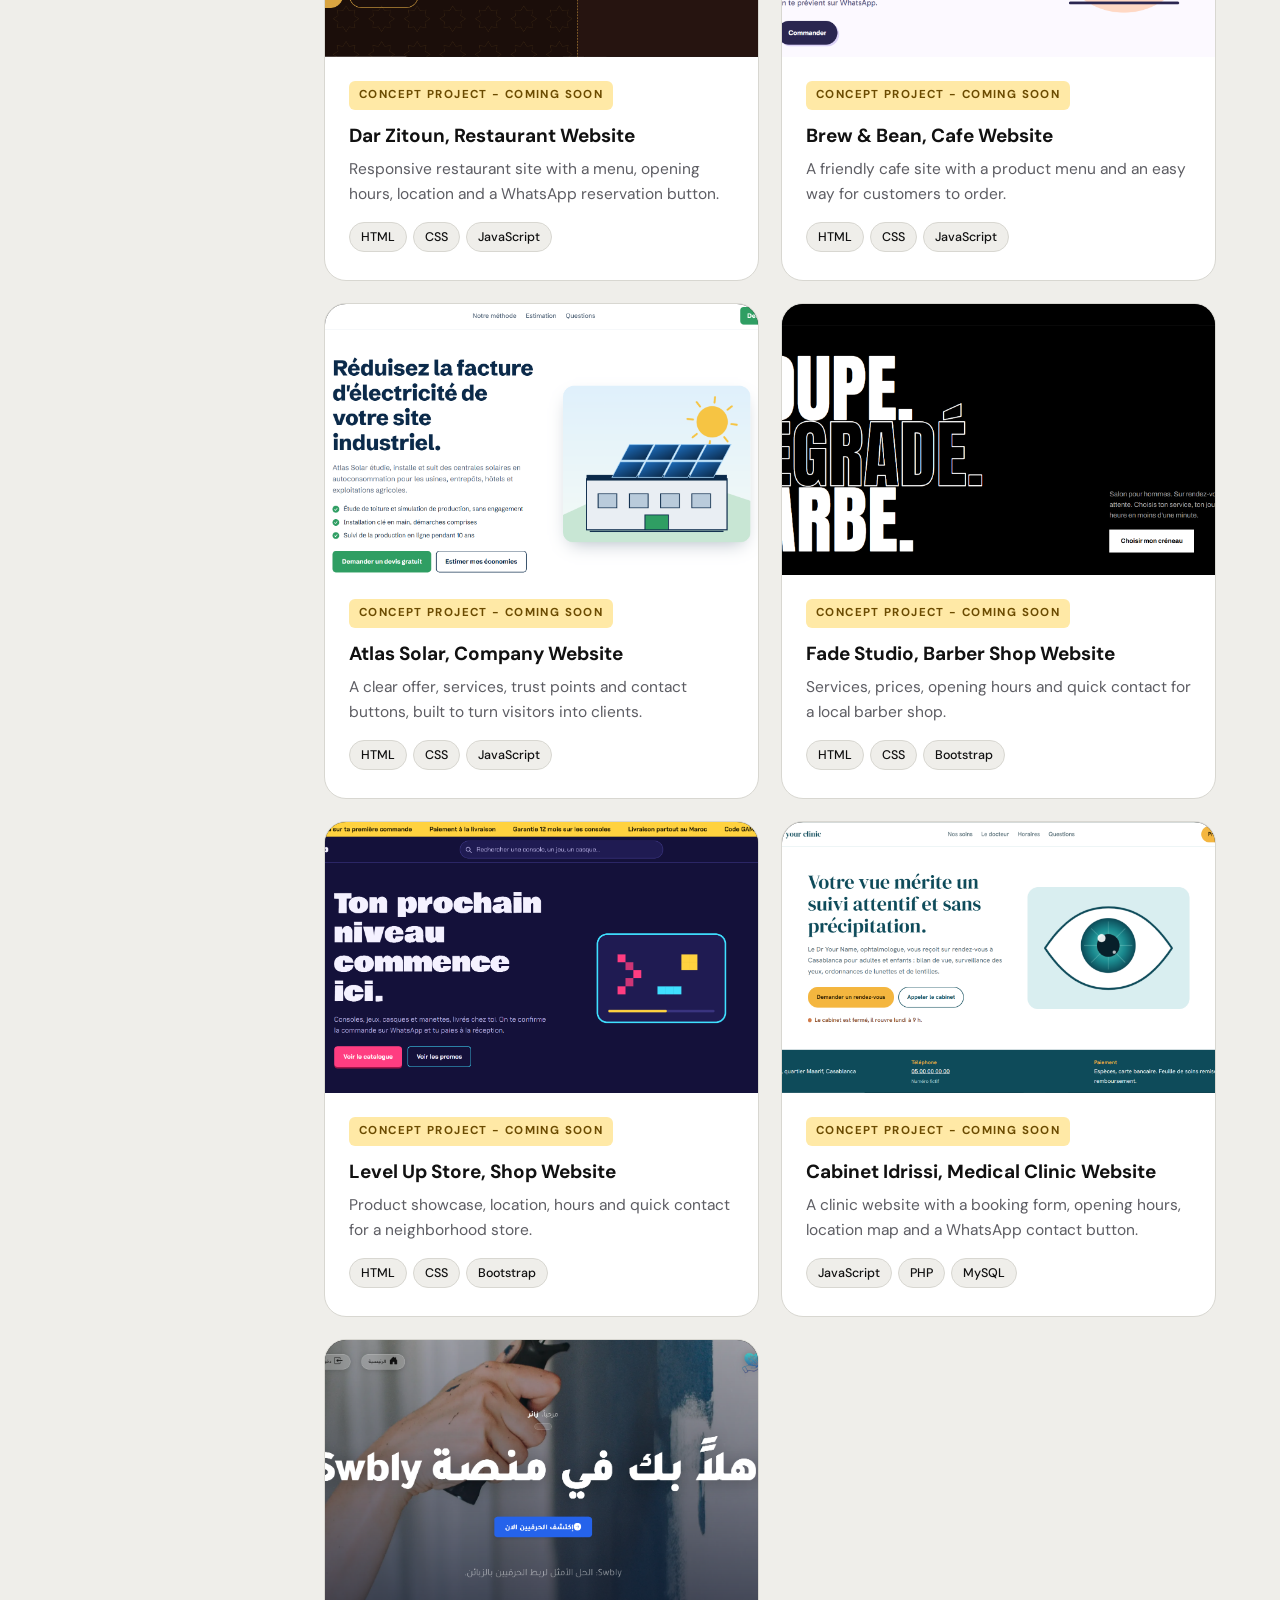
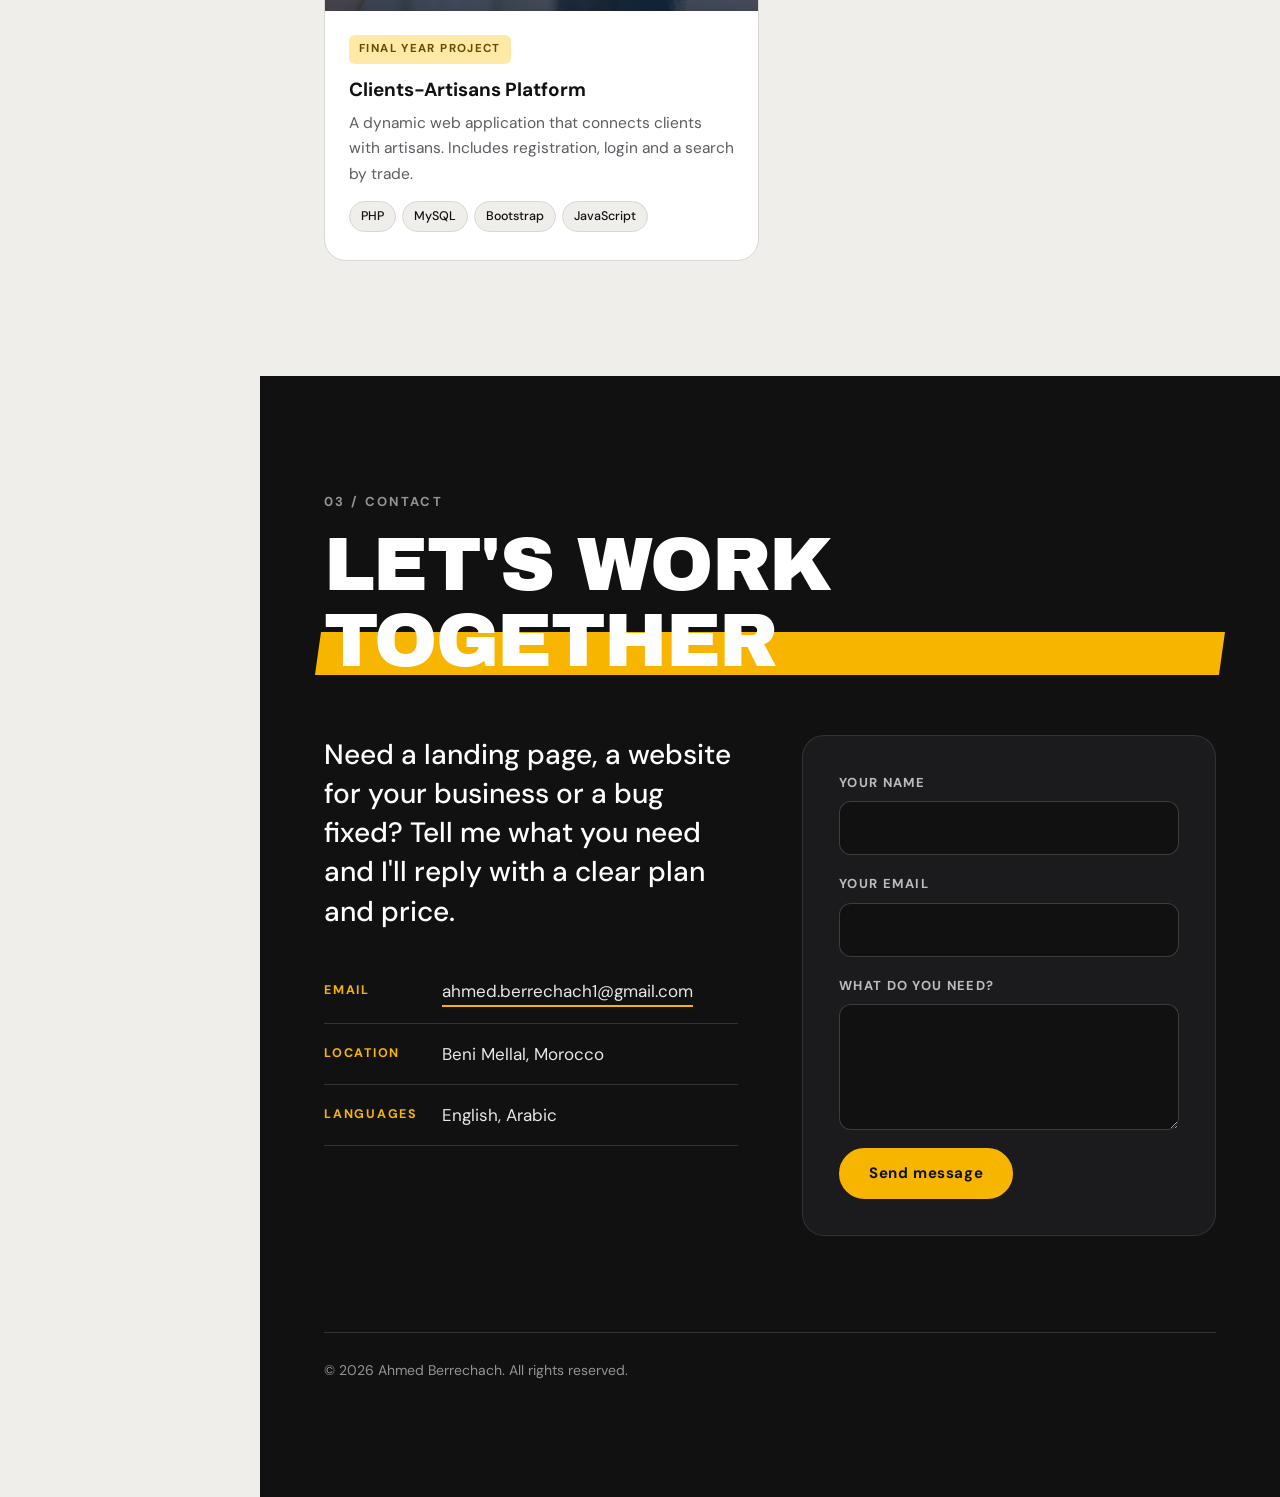
==== commit 6f401545: "Focus portfolio on web projects and services" ====
--- a/index.html
+++ b/index.html
@@ -211,7 +211,7 @@
            <div class="thumb t2 shot" role="img" aria-label="Screenshot of the Dar Zitoun restaurant website"
      style="background-image:url('assets/dar-zitoun.png')"></div>
             <div class="card-body">
-              <span class="badge">Concept project</span>
+              <span class="badge">Concept project - Coming soon</span>
               <h4>Dar Zitoun, Restaurant Website</h4>
               <p>
                 Responsive restaurant site with a menu, opening hours, location
@@ -229,7 +229,7 @@
            <div class="thumb t2 shot" role="img" aria-label="Screenshot of the Brew &amp; Bean cafe website"
      style="background-image:url('assets/brew-and-bean.png')"></div>
             <div class="card-body">
-              <span class="badge">Concept project</span>
+              <span class="badge">Concept project - Coming soon</span>
               <h4>Brew &amp; Bean, Cafe Website</h4>
               <p>
                 A friendly cafe site with a product menu and an easy way for
@@ -247,7 +247,7 @@
            <div class="thumb t2 shot" role="img" aria-label="Screenshot of the Atlas Solar website"
      style="background-image:url('assets/atlas-solar.png')"></div>
             <div class="card-body">
-              <span class="badge">Concept project</span>
+              <span class="badge">Concept project - Coming soon</span>
               <h4>Atlas Solar, Company Website</h4>
               <p>
                 A clear offer, services, trust points and contact buttons, built
@@ -265,7 +265,7 @@
             <div class="thumb t2 shot" role="img" aria-label="Screenshot of the Fade Studio website"
      style="background-image:url('assets/fade-studio.png')"></div>
             <div class="card-body">
-              <span class="badge">Concept project</span>
+              <span class="badge">Concept project - Coming soon</span>
               <h4>Fade Studio, Barber Shop Website</h4>
               <p>
                 Services, prices, opening hours and quick contact for a local
@@ -283,7 +283,7 @@
            <div class="thumb t2 shot" role="img" aria-label="Screenshot of the Level Up Store website"
      style="background-image:url('assets/level-up-store.png')"></div>
             <div class="card-body">
-              <span class="badge">Concept project</span>
+              <span class="badge">Concept project - Coming soon</span>
               <h4>Level Up Store, Shop Website</h4>
               <p>
                 Product showcase, location, hours and quick contact for a
@@ -301,7 +301,7 @@
             <div class="thumb t2 shot" role="img" aria-label="Screenshot of cabinet"
      style="background-image:url('assets/cabinet.png')"></div>
             <div class="card-body">
-              <span class="badge">Concept project</span>
+              <span class="badge">Concept project - Coming soon</span>
               <h4>Cabinet Idrissi, Medical Clinic Website</h4>
               <p>
                 A clinic website with a booking form, opening hours, location
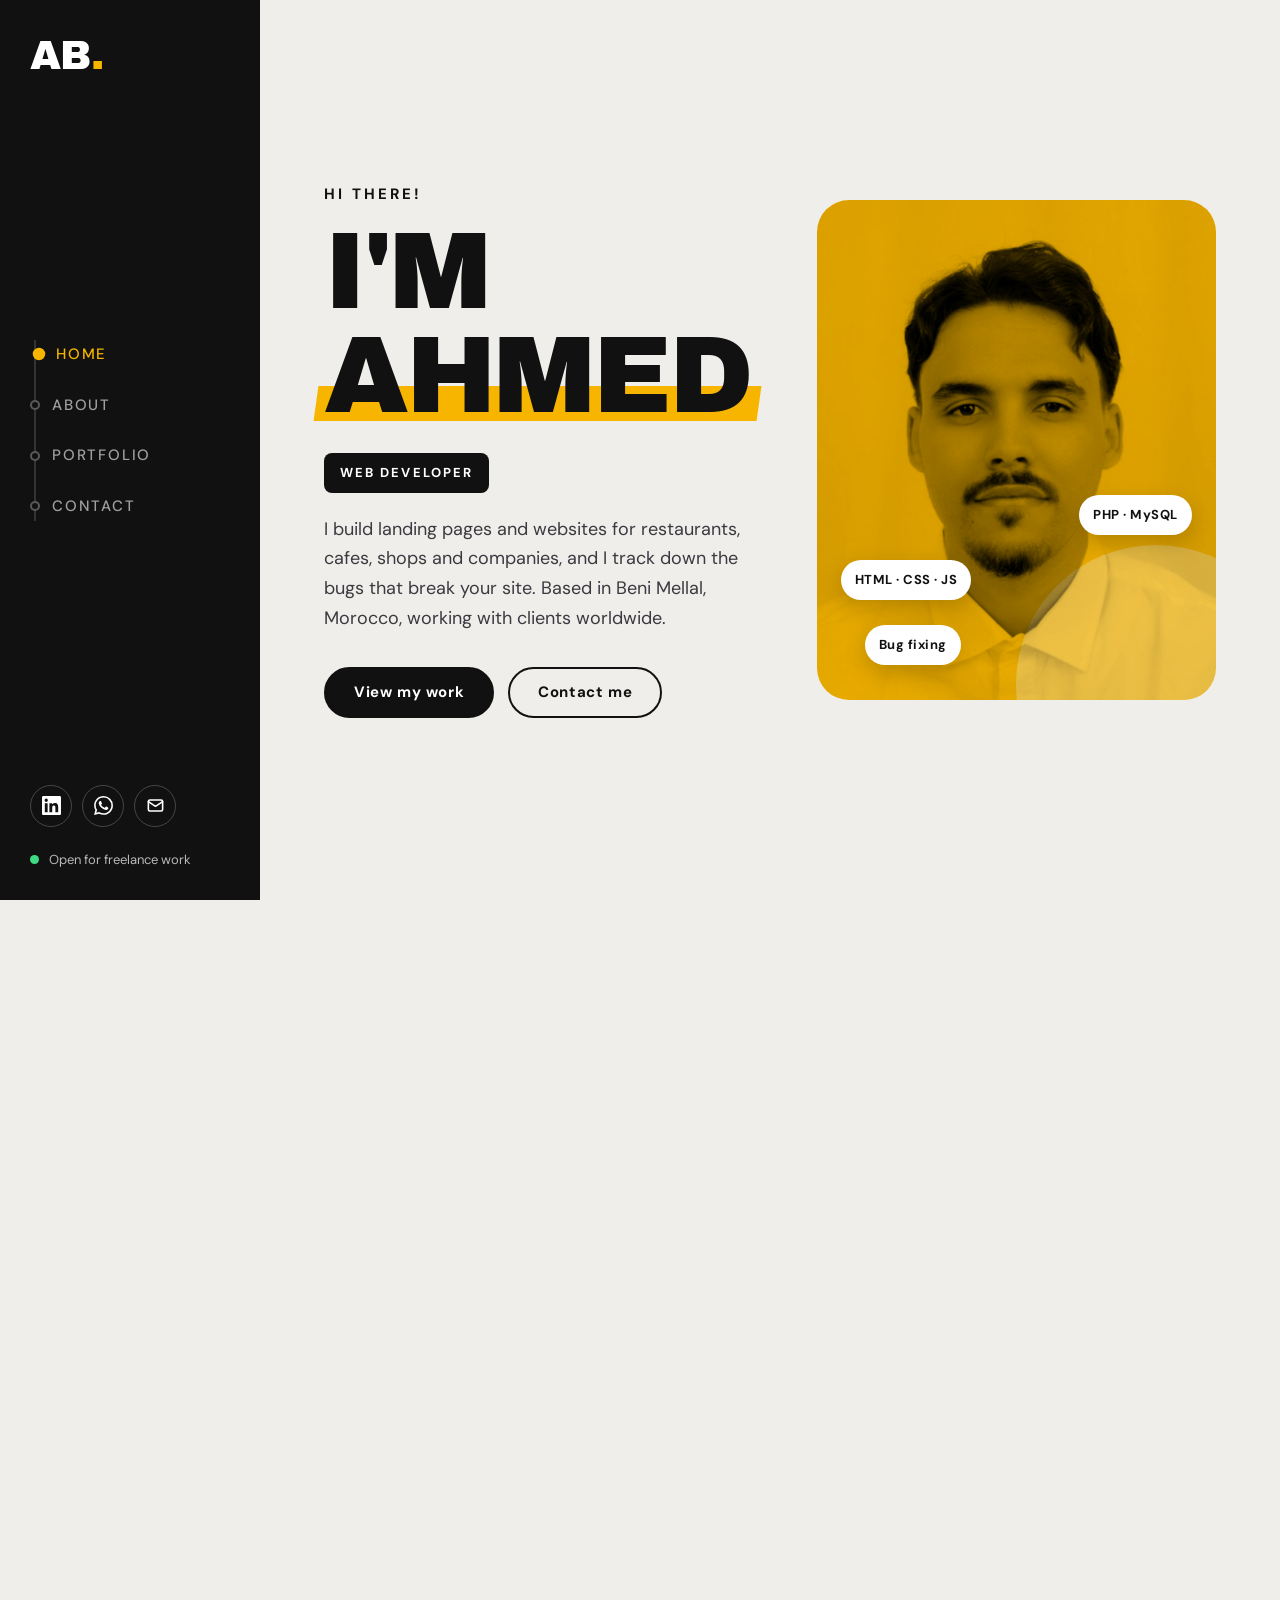
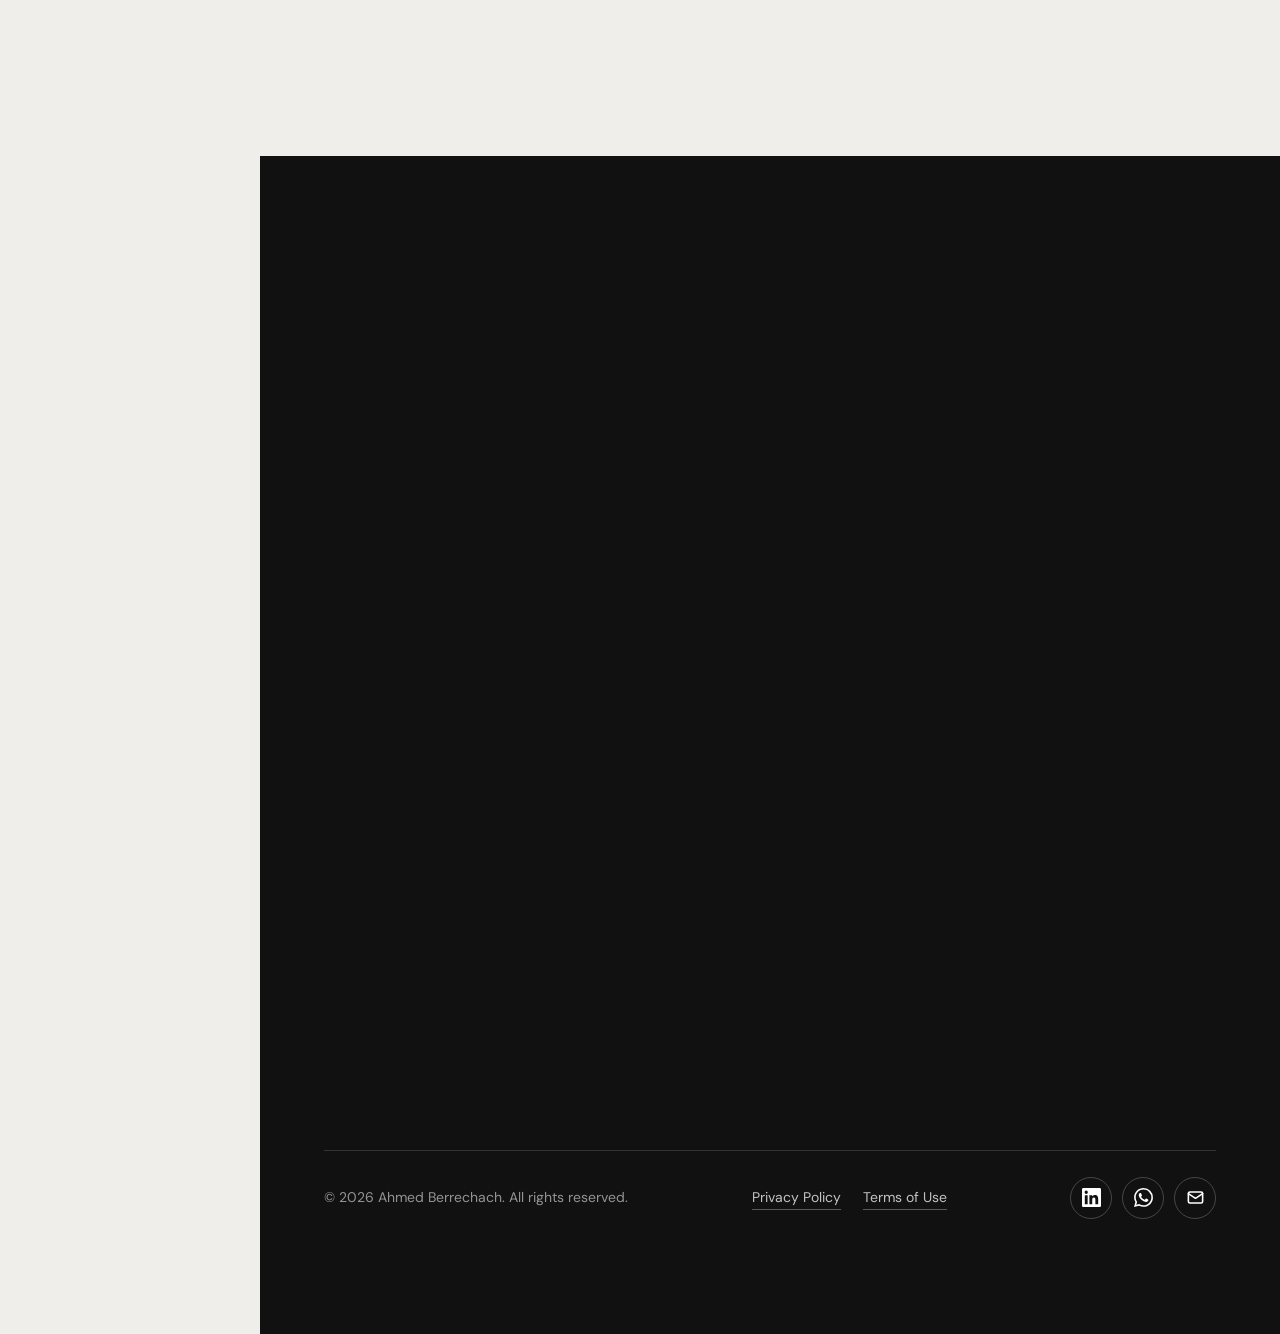
==== commit a489a5df: "Update portfolio: contact form, social links, legal pages, project screenshots" ====
--- a/index.html
+++ b/index.html
@@ -1,404 +1,287 @@
 <!doctype html>
 <html lang="en">
-  <head>
-    <meta charset="utf-8" />
-    <meta name="viewport" content="width=device-width, initial-scale=1" />
-    <title>Ahmed Berrechach | Web Developer</title>
-    <meta
-      name="description"
-      content="Ahmed Berrechach, web developer. Landing pages and websites for restaurants, cafes, shops and companies, plus bug fixing."
-    />
-    <meta property="og:title" content="Ahmed Berrechach | Web Developer" />
-    <meta
-      property="og:description"
-      content="Landing pages, business websites, ordering sites and bug fixing."
-    />
-    <meta property="og:type" content="website" />
-    <meta name="theme-color" content="#111111" />
-    <link
-      rel="icon"
-      href="data:image/svg+xml,%3Csvg xmlns='http://www.w3.org/2000/svg' viewBox='0 0 64 64'%3E%3Crect width='64' height='64' rx='14' fill='%23111'/%3E%3Ctext x='32' y='43' font-size='30' font-family='Arial Black,Arial' font-weight='900' text-anchor='middle' fill='%23F7B500'%3EAB%3C/text%3E%3C/svg%3E"
-    />
-    <link rel="stylesheet" href="css/style.css" />git status
-  </head>
-  <body>
-    <!-- Mobile top bar -->
-    <header class="topbar">
-      <a href="#home" class="logo">AB<span>.</span></a>
-      <button
-        class="menu-btn"
-        aria-label="Open menu"
-        aria-expanded="false"
-        aria-controls="sidebar"
-      >
-        <span></span><span></span><span></span>
-      </button>
-    </header>
-
-    <!-- Sidebar navigation -->
-    <aside class="sidebar" id="sidebar">
-      <a href="#home" class="logo">AB<span>.</span></a>
-
-      <nav class="nav" aria-label="Main">
-        <a href="#home" class="active"><i></i>Home</a>
-        <a href="#about"><i></i>About</a>
-        <a href="#portfolio"><i></i>Portfolio</a>
-        <a href="#contact"><i></i>Contact</a>
-      </nav>
-
-      <div class="status"><b></b> Open for freelance work</div>
-    </aside>
-
-    <main>
-      <!-- HOME -->
-      <section id="home" class="hero">
-        <div class="hero-text">
-          <p class="hi">Hi there!</p>
-          <h1>I'm <em>Ahmed</em></h1>
-          <p class="role">Web Developer</p>
-          <p class="lead">
-            I build landing pages and websites for restaurants, cafes, shops and
-            companies, and I track down the bugs that break your site. Based in
-            Beni Mellal, Morocco, working with clients worldwide.
-          </p>
-          <div class="actions">
-            <a class="btn btn-dark" href="#portfolio">View my work</a>
-            <a class="btn btn-line" href="#contact">Contact me</a>
-          </div>
-        </div>
-
-        <div class="hero-photo">
-          <img
-            src="assets/ahmed.jpg"
-            alt="Portrait of Ahmed Berrechach"
-            width="1021"
-            height="1280"
-          />
-          <span class="chip chip-a">HTML · CSS · JS</span>
-          <span class="chip chip-b">PHP · MySQL</span>
-          <span class="chip chip-c">Bug fixing</span>
-        </div>
-      </section>
-
-      <!-- ABOUT -->
-      <section id="about" class="block">
-        <header class="sec-head reveal">
-          <p class="eyebrow">01 / About</p>
-          <h2>About me</h2>
-        </header>
-
-        <div class="about-grid">
-          <div class="about-copy reveal">
-            <p class="big">
-              I'm <strong>Ahmed Berrechach</strong>, a web developer who builds
-              pages that present a business clearly and bring in customers.
-            </p>
-            <p>
-              I work with HTML, CSS, JavaScript, PHP and MySQL. My focus is
-              landing pages and presentation websites for restaurants, cafes,
-              shops, clinics and companies, plus websites where customers can
-              place orders or book a visit.
-            </p>
-            <p>
-              I'm also the person you call when something is broken. I enjoy
-              finding the real cause of a bug and fixing it properly, and I
-              explain what I did in plain words.
-            </p>
-          </div>
-
-          <div class="stats reveal">
-            <div>
-              <b>7</b><span>Projects in my<br />portfolio</span>
-            </div>
-            <div>
-              <b>4</b><span>Services<br />I offer</span>
-            </div>
-            <div>
-              <b>6</b><span>Core web<br />technologies</span>
-            </div>
-            <div>
-              <b>B2</b><span>English<br />level</span>
-            </div>
-          </div>
-        </div>
-
-        <h3 class="sub reveal">What I do</h3>
-        <div class="services">
-          <article class="service reveal">
-            <svg viewBox="0 0 48 48" aria-hidden="true">
-              <rect x="5" y="9" width="38" height="28" rx="4" />
-              <path d="M5 17h38M17 43h14M24 37v6" />
-            </svg>
-            <h4>Landing pages &amp; company websites</h4>
-            <p>
-              Clear presentation pages for companies and services: a strong
-              first screen, trust points and contact buttons.
-            </p>
-          </article>
-          <article class="service reveal">
-            <svg viewBox="0 0 48 48" aria-hidden="true">
-              <path
-                d="M14 6v14a4 4 0 0 0 8 0V6M18 6v36M34 6c-5 4-6 11-6 17h6v19"
-              />
-            </svg>
-            <h4>Restaurant, cafe &amp; shop websites</h4>
-            <p>
-              Menu or products, opening hours, location map and a WhatsApp
-              button so customers reach you in one tap.
-            </p>
-          </article>
-          <article class="service reveal">
-            <svg viewBox="0 0 48 48" aria-hidden="true">
-              <path d="M6 8h5l5 22h22l4-16H14" />
-              <circle cx="19" cy="38" r="3" />
-              <circle cx="35" cy="38" r="3" />
-            </svg>
-            <h4>Online ordering websites</h4>
-            <p>
-              Order and booking pages where customers pick items, send their
-              details and you receive the order.
-            </p>
-          </article>
-          <article class="service reveal">
-            <svg viewBox="0 0 48 48" aria-hidden="true">
-              <path
-                d="M30 8a10 10 0 0 0-9 14L8 35l5 5 13-13a10 10 0 0 0 14-9l-6 6-6-2-2-6 6-6z"
-              />
-            </svg>
-            <h4>Bug fixing</h4>
-            <p>
-              Broken layouts on mobile, forms that don't send, JavaScript errors
-              and slow pages. I find the cause and fix it.
-            </p>
-          </article>
-        </div>
-              <h3 class="sub reveal" style="margin-top: clamp(48px, 6vw, 80px)">
-          Tech stack
-        </h3>
-        <ul class="tags reveal">
-          <li>HTML5</li>
-          <li>CSS3</li>
-          <li>JavaScript</li>
-          <li>PHP (MVC)</li>
-          <li>MySQL</li>
-          <li>Bootstrap</li>
-          <li>Responsive design</li>
-          <li>Debugging</li>
+<head>
+  <meta charset="utf-8">
+  <meta name="viewport" content="width=device-width, initial-scale=1">
+  <title>Ahmed Berrechach | Web Developer</title>
+  <meta name="description" content="Ahmed Berrechach, web developer. Landing pages and websites for restaurants, cafes, shops and companies, plus bug fixing.">
+  <meta property="og:title" content="Ahmed Berrechach | Web Developer">
+  <meta property="og:description" content="Landing pages, business websites, ordering sites and bug fixing.">
+  <meta property="og:type" content="website">
+  <meta property="og:locale" content="en_US">
+  <meta name="twitter:card" content="summary">
+  <meta name="twitter:title" content="Ahmed Berrechach | Web Developer">
+  <meta name="twitter:description" content="Landing pages, business websites, ordering sites and bug fixing.">
+  <meta name="author" content="Ahmed Berrechach">
+  <meta name="robots" content="index, follow">
+  <meta name="theme-color" content="#111111">
+  <meta http-equiv="Content-Security-Policy" content="default-src 'self'; img-src 'self' data:; style-src 'self'; script-src 'self'; connect-src 'self' https://formsubmit.co; form-action 'self' https://formsubmit.co; base-uri 'self'; object-src 'none'">
+  <script type="application/ld+json">
+  {
+    "@context": "https://schema.org",
+    "@type": "Person",
+    "name": "Ahmed Berrechach",
+    "jobTitle": "Web Developer",
+    "email": "mailto:ahmed.berrechach1@gmail.com",
+    "telephone": "+212694136313",
+    "address": { "@type": "PostalAddress", "addressLocality": "Beni Mellal", "addressCountry": "MA" },
+    "sameAs": ["https://www.linkedin.com/in/ahmed-berrechach-89001a366"]
+  }
+  </script>
+  <link rel="icon" href="data:image/svg+xml,%3Csvg xmlns='http://www.w3.org/2000/svg' viewBox='0 0 64 64'%3E%3Crect width='64' height='64' rx='14' fill='%23111'/%3E%3Ctext x='32' y='43' font-size='30' font-family='Arial Black,Arial' font-weight='900' text-anchor='middle' fill='%23F7B500'%3EAB%3C/text%3E%3C/svg%3E">
+  <link rel="stylesheet" href="css/style.css">
+</head>
+<body>
+  <a class="skip" href="#main">Skip to content</a>
+
+  <svg class="sprite" width="0" height="0" aria-hidden="true" focusable="false">
+    <symbol id="i-linkedin" viewBox="0 0 24 24"><path d="M20.447 20.452h-3.554v-5.569c0-1.328-.027-3.037-1.852-3.037-1.853 0-2.136 1.445-2.136 2.939v5.667H9.351V9h3.414v1.561h.046c.477-.9 1.637-1.85 3.37-1.85 3.601 0 4.267 2.37 4.267 5.455v6.286zM5.337 7.433a2.062 2.062 0 0 1-2.063-2.065 2.064 2.064 0 1 1 2.063 2.065zm1.782 13.019H3.555V9h3.564v11.452zM22.225 0H1.771C.792 0 0 .774 0 1.729v20.542C0 23.227.792 24 1.771 24h20.451C23.2 24 24 23.227 24 22.271V1.729C24 .774 23.2 0 22.222 0h.003z"/></symbol>
+    <symbol id="i-whatsapp" viewBox="0 0 24 24"><path d="M17.472 14.382c-.297-.149-1.758-.867-2.03-.967-.273-.099-.471-.148-.67.15-.197.297-.767.966-.94 1.164-.173.199-.347.223-.644.075-.297-.15-1.255-.463-2.39-1.475-.883-.788-1.48-1.761-1.653-2.059-.173-.297-.018-.458.13-.606.134-.133.298-.347.446-.52.149-.174.198-.298.298-.497.099-.198.05-.371-.025-.52-.075-.149-.669-1.612-.916-2.207-.242-.579-.487-.5-.669-.51-.173-.008-.371-.01-.57-.01-.198 0-.52.074-.792.372-.272.297-1.04 1.016-1.04 2.479 0 1.462 1.065 2.875 1.213 3.074.149.198 2.096 3.2 5.077 4.487.709.306 1.262.489 1.694.625.712.227 1.36.195 1.871.118.571-.085 1.758-.719 2.006-1.413.248-.694.248-1.289.173-1.413-.074-.124-.272-.198-.57-.347m-5.421 7.403h-.004a9.87 9.87 0 01-5.031-1.378l-.361-.214-3.741.982.998-3.648-.235-.374a9.86 9.86 0 01-1.51-5.26c.001-5.45 4.436-9.884 9.888-9.884 2.64 0 5.122 1.03 6.988 2.898a9.825 9.825 0 012.893 6.994c-.003 5.45-4.437 9.884-9.885 9.884m8.413-18.297A11.815 11.815 0 0012.05 0C5.495 0 .16 5.335.157 11.892c0 2.096.547 4.142 1.588 5.945L.057 24l6.305-1.654a11.882 11.882 0 005.683 1.448h.005c6.554 0 11.89-5.335 11.893-11.893a11.821 11.821 0 00-3.48-8.413z"/></symbol>
+  </svg>
+
+  <!-- Mobile top bar -->
+  <header class="topbar">
+    <a href="#home" class="logo">AB<span>.</span></a>
+    <button class="menu-btn" aria-label="Open menu" aria-expanded="false" aria-controls="sidebar">
+      <span></span><span></span><span></span>
+    </button>
+  </header>
+
+  <!-- Sidebar navigation -->
+  <aside class="sidebar" id="sidebar">
+    <a href="#home" class="logo">AB<span>.</span></a>
+
+    <nav class="nav" aria-label="Main">
+      <a href="#home" class="active"><i></i>Home</a>
+      <a href="#about"><i></i>About</a>
+      <a href="#portfolio"><i></i>Portfolio</a>
+      <a href="#contact"><i></i>Contact</a>
+    </nav>
+
+    <ul class="socials" aria-label="Contact links">
+      <li><a href="https://www.linkedin.com/in/ahmed-berrechach-89001a366" target="_blank" rel="noopener noreferrer" aria-label="LinkedIn" title="LinkedIn"><svg viewBox="0 0 24 24" aria-hidden="true"><path d="M20.447 20.452h-3.554v-5.569c0-1.328-.027-3.037-1.852-3.037-1.853 0-2.136 1.445-2.136 2.939v5.667H9.351V9h3.414v1.561h.046c.477-.9 1.637-1.85 3.37-1.85 3.601 0 4.267 2.37 4.267 5.455v6.286zM5.337 7.433a2.062 2.062 0 0 1-2.063-2.065 2.064 2.064 0 1 1 2.063 2.065zm1.782 13.019H3.555V9h3.564v11.452zM22.225 0H1.771C.792 0 0 .774 0 1.729v20.542C0 23.227.792 24 1.771 24h20.451C23.2 24 24 23.227 24 22.271V1.729C24 .774 23.2 0 22.222 0h.003z"/></svg></a></li>
+      <li><a href="https://wa.me/212694136313" target="_blank" rel="noopener noreferrer" aria-label="WhatsApp" title="WhatsApp"><svg viewBox="0 0 24 24" aria-hidden="true"><path d="M17.472 14.382c-.297-.149-1.758-.867-2.03-.967-.273-.099-.471-.148-.67.15-.197.297-.767.966-.94 1.164-.173.199-.347.223-.644.075-.297-.15-1.255-.463-2.39-1.475-.883-.788-1.48-1.761-1.653-2.059-.173-.297-.018-.458.13-.606.134-.133.298-.347.446-.52.149-.174.198-.298.298-.497.099-.198.05-.371-.025-.52-.075-.149-.669-1.612-.916-2.207-.242-.579-.487-.5-.669-.51-.173-.008-.371-.01-.57-.01-.198 0-.52.074-.792.372-.272.297-1.04 1.016-1.04 2.479 0 1.462 1.065 2.875 1.213 3.074.149.198 2.096 3.2 5.077 4.487.709.306 1.262.489 1.694.625.712.227 1.36.195 1.871.118.571-.085 1.758-.719 2.006-1.413.248-.694.248-1.289.173-1.413-.074-.124-.272-.198-.57-.347m-5.421 7.403h-.004a9.87 9.87 0 01-5.031-1.378l-.361-.214-3.741.982.998-3.648-.235-.374a9.86 9.86 0 01-1.51-5.26c.001-5.45 4.436-9.884 9.888-9.884 2.64 0 5.122 1.03 6.988 2.898a9.825 9.825 0 012.893 6.994c-.003 5.45-4.437 9.884-9.885 9.884m8.413-18.297A11.815 11.815 0 0012.05 0C5.495 0 .16 5.335.157 11.892c0 2.096.547 4.142 1.588 5.945L.057 24l6.305-1.654a11.882 11.882 0 005.683 1.448h.005c6.554 0 11.89-5.335 11.893-11.893a11.821 11.821 0 00-3.48-8.413z"/></svg></a></li>
+      <li><a href="mailto:ahmed.berrechach1@gmail.com" aria-label="Email" title="Email"><svg viewBox="0 0 24 24" aria-hidden="true" class="stroke"><rect x="3" y="5" width="18" height="14" rx="2"/><path d="m3 7 9 6 9-6"/></svg></a></li>
+    </ul>
+
+    <div class="status"><b></b> Open for freelance work</div>
+  </aside>
+
+  <main id="main">
+
+    <!-- HOME -->
+    <section id="home" class="hero">
+      <div class="hero-text">
+        <p class="hi">Hi there!</p>
+        <h1>I'm <em>Ahmed</em></h1>
+        <p class="role">Web Developer</p>
+        <p class="lead">I build landing pages and websites for restaurants, cafes, shops and companies, and I track down the bugs that break your site. Based in Beni Mellal, Morocco, working with clients worldwide.</p>
+        <div class="actions">
+          <a class="btn btn-dark" href="#portfolio">View my work</a>
+          <a class="btn btn-line" href="#contact">Contact me</a>
+        </div>
+      </div>
+
+      <div class="hero-photo">
+        <img src="assets/ahmed.jpg" alt="Portrait of Ahmed Berrechach" width="1021" height="1280">
+        <span class="chip chip-a">HTML · CSS · JS</span>
+        <span class="chip chip-b">PHP · MySQL</span>
+        <span class="chip chip-c">Bug fixing</span>
+      </div>
+    </section>
+
+    <!-- ABOUT -->
+    <section id="about" class="block">
+      <header class="sec-head reveal">
+        <p class="eyebrow">01 / About</p>
+        <h2>About me</h2>
+      </header>
+
+      <div class="about-grid">
+        <div class="about-copy reveal">
+          <p class="big">I'm <strong>Ahmed Berrechach</strong>, a web developer who builds pages that present a business clearly and bring in customers.</p>
+          <p>I work with HTML, CSS, JavaScript, PHP and MySQL. My focus is landing pages and presentation websites for restaurants, cafes, shops and companies, plus websites where customers can place orders.</p>
+          <p>I'm also the person you call when something is broken. I enjoy finding the real cause of a bug and fixing it properly. I come from customer service and IT support, so I answer fast and explain things in plain words.</p>
+        </div>
+
+        <div class="stats reveal">
+          <div><b>2026</b><span>Diploma in<br>Computer Development</span></div>
+          <div><b data-count="3">3</b><span>Internships<br>completed</span></div>
+          <div><b data-count="6">6</b><span>Core web<br>technologies</span></div>
+          <div><b>B2</b><span>English<br>level</span></div>
+        </div>
+      </div>
+
+      <h3 class="sub reveal">What I do</h3>
+      <div class="services">
+        <article class="service reveal">
+          <svg viewBox="0 0 48 48" aria-hidden="true"><rect x="5" y="9" width="38" height="28" rx="4"/><path d="M5 17h38M17 43h14M24 37v6"/></svg>
+          <h4>Landing pages &amp; company websites</h4>
+          <p>Clear presentation pages for companies and services: a strong first screen, trust points and contact buttons.</p>
+        </article>
+        <article class="service reveal">
+          <svg viewBox="0 0 48 48" aria-hidden="true"><path d="M14 6v14a4 4 0 0 0 8 0V6M18 6v36M34 6c-5 4-6 11-6 17h6v19"/></svg>
+          <h4>Restaurant, cafe &amp; shop websites</h4>
+          <p>Menu or products, opening hours, location map and a WhatsApp button so customers reach you in one tap.</p>
+        </article>
+        <article class="service reveal">
+          <svg viewBox="0 0 48 48" aria-hidden="true"><path d="M6 8h5l5 22h22l4-16H14"/><circle cx="19" cy="38" r="3"/><circle cx="35" cy="38" r="3"/></svg>
+          <h4>Online ordering websites</h4>
+          <p>Order and booking pages where customers pick items, send their details and you receive the order.</p>
+        </article>
+        <article class="service reveal">
+          <svg viewBox="0 0 48 48" aria-hidden="true"><path d="M30 8a10 10 0 0 0-9 14L8 35l5 5 13-13a10 10 0 0 0 14-9l-6 6-6-2-2-6 6-6z"/></svg>
+          <h4>Bug fixing</h4>
+          <p>Broken layouts on mobile, forms that don't send, JavaScript errors and slow pages. I find the cause and fix it.</p>
+        </article>
+      </div>
+    </section>
+
+    <!-- PORTFOLIO -->
+    <section id="portfolio" class="block">
+      <header class="sec-head reveal">
+        <p class="eyebrow">02 / Portfolio</p>
+        <h2>Portfolio</h2>
+      </header>
+
+      <div class="filters reveal" role="tablist" aria-label="Filter projects">
+        <button class="on" data-filter="all">All</button>
+        <button data-filter="pages">Business pages</button>
+        <button data-filter="order">Ordering</button>
+        <button data-filter="app">Web apps</button>
+      </div>
+
+      <!--
+        TO ADD A PROJECT: copy a <article class="card"> block, put a screenshot in assets/ and change the text.
+        When a project is online, change the badge to "Live" and link the card.
+      -->
+      <div class="grid">
+
+        <article class="card reveal" data-cat="pages">
+          <div class="thumb"><img src="assets/dar-zitoun.jpg" alt="Dar Zitoun Restaurant screenshot" loading="lazy" width="1280" height="600"></div>
+          <div class="card-body">
+            <span class="badge soon">Coming soon</span>
+            <h4>Dar Zitoun Restaurant</h4>
+            <p>Restaurant website in French, English and Arabic with menu, opening hours, map and table booking.</p>
+            <ul class="tags small"><li>HTML</li><li>CSS</li><li>JavaScript</li></ul>
+          </div>
+        </article>
+
+        <article class="card reveal" data-cat="pages">
+          <div class="thumb"><img src="assets/atlas-solar.jpg" alt="Atlas Solar Landing Page screenshot" loading="lazy" width="1280" height="600"></div>
+          <div class="card-body">
+            <span class="badge soon">Coming soon</span>
+            <h4>Atlas Solar Landing Page</h4>
+            <p>Landing page for a solar installation company: clear offer, benefits and quote request buttons.</p>
+            <ul class="tags small"><li>HTML</li><li>CSS</li><li>JavaScript</li></ul>
+          </div>
+        </article>
+
+        <article class="card reveal" data-cat="pages">
+          <div class="thumb"><img src="assets/cabinet.jpg" alt="Medical Clinic Website screenshot" loading="lazy" width="1280" height="600"></div>
+          <div class="card-body">
+            <span class="badge soon">Coming soon</span>
+            <h4>Medical Clinic Website</h4>
+            <p>Presentation site for an eye clinic with services, opening hours, contact details and appointment buttons.</p>
+            <ul class="tags small"><li>HTML</li><li>CSS</li><li>JavaScript</li></ul>
+          </div>
+        </article>
+
+        <article class="card reveal" data-cat="pages">
+          <div class="thumb"><img src="assets/fade-studio.jpg" alt="Fade Studio Barber Shop screenshot" loading="lazy" width="1280" height="600"></div>
+          <div class="card-body">
+            <span class="badge soon">Coming soon</span>
+            <h4>Fade Studio Barber Shop</h4>
+            <p>Bold, booking-focused page for a men's barber shop, with a quick way to pick a time slot.</p>
+            <ul class="tags small"><li>HTML</li><li>CSS</li><li>JavaScript</li></ul>
+          </div>
+        </article>
+
+        <article class="card reveal" data-cat="order">
+          <div class="thumb"><img src="assets/brew-and-bean.jpg" alt="Brew &amp; Bean Coffee Ordering screenshot" loading="lazy" width="1280" height="600"></div>
+          <div class="card-body">
+            <span class="badge soon">Coming soon</span>
+            <h4>Brew &amp; Bean Coffee Ordering</h4>
+            <p>Customers pick drinks and pastries, fill a cart, and the order is confirmed on WhatsApp.</p>
+            <ul class="tags small"><li>HTML</li><li>CSS</li><li>JavaScript</li></ul>
+          </div>
+        </article>
+
+        <article class="card reveal" data-cat="order">
+          <div class="thumb"><img src="assets/level-up-store.jpg" alt="Level Up Gaming Store screenshot" loading="lazy" width="1280" height="600"></div>
+          <div class="card-body">
+            <span class="badge soon">Coming soon</span>
+            <h4>Level Up Gaming Store</h4>
+            <p>Online store for consoles, games and accessories with search, cart and WhatsApp order confirmation.</p>
+            <ul class="tags small"><li>HTML</li><li>CSS</li><li>JavaScript</li></ul>
+          </div>
+        </article>
+
+        <article class="card reveal" data-cat="app">
+          <div class="thumb"><img src="assets/clients-artisans.jpg" alt="Swbly Clients-Artisans Platform screenshot" loading="lazy" width="1280" height="600"></div>
+          <div class="card-body">
+            <span class="badge soon">Coming soon</span>
+            <h4>Swbly Clients-Artisans Platform</h4>
+            <p>A dynamic web application that connects clients with artisans. Includes registration, login and a search by trade.</p>
+            <ul class="tags small"><li>PHP</li><li>MySQL</li><li>Bootstrap</li><li>JavaScript</li></ul>
+          </div>
+        </article>
+
+      </div>
+    </section>
+
+    <!-- CONTACT -->
+    <section id="contact" class="block dark">
+      <header class="sec-head reveal">
+        <p class="eyebrow">03 / Contact</p>
+        <h2>Let's work together</h2>
+      </header>
+
+      <div class="contact-grid">
+        <div class="reveal">
+          <p class="big">Need a landing page, a website for your business or a bug fixed? Tell me what you need and I'll reply with a clear plan and price.</p>
+          <ul class="contact-list">
+            <li><span>Email</span><a href="mailto:ahmed.berrechach1@gmail.com">ahmed.berrechach1@gmail.com</a></li>
+            <li><span>WhatsApp</span><a href="https://wa.me/212694136313" target="_blank" rel="noopener noreferrer">+212 694 136 313</a></li>
+            <li><span>LinkedIn</span><a href="https://www.linkedin.com/in/ahmed-berrechach-89001a366" target="_blank" rel="noopener noreferrer">Ahmed Berrechach</a></li>
+            <li><span>Location</span>Beni Mellal, Morocco</li>
+            <li><span>Languages</span>English, Arabic</li>
+          </ul>
+        </div>
+
+        <form class="form reveal" id="contact-form" action="https://formsubmit.co/ahmed.berrechach1@gmail.com" method="post">
+          <label>Your name<input name="name" type="text" required minlength="2" maxlength="100" autocomplete="name"></label>
+          <label>Your email<input name="email" type="email" required maxlength="150" autocomplete="email"></label>
+          <label>What do you need?<textarea name="message" rows="4" required minlength="10" maxlength="3000"></textarea></label>
+
+          <!-- Spam trap: hidden from people, bots fill it -->
+          <input type="text" name="_honey" class="hp" tabindex="-1" autocomplete="off" aria-hidden="true">
+          <input type="hidden" name="_subject" value="New message from your portfolio">
+          <input type="hidden" name="_template" value="table">
+          <input type="hidden" name="_captcha" value="false">
+
+          <p class="consent">By sending this message you agree to the <a href="privacy.html">Privacy Policy</a>.</p>
+          <button class="btn btn-yellow" type="submit">Send message</button>
+          <p class="form-status" id="form-status" role="status" aria-live="polite"></p>
+        </form>
+      </div>
+
+      <footer class="foot">
+        <p>© <span id="year">2026</span> Ahmed Berrechach. All rights reserved.</p>
+        <nav class="foot-links" aria-label="Legal">
+          <a href="privacy.html">Privacy Policy</a>
+          <a href="terms.html">Terms of Use</a>
+        </nav>
+        <ul class="socials foot-social" aria-label="Social links">
+          <li><a href="https://www.linkedin.com/in/ahmed-berrechach-89001a366" target="_blank" rel="noopener noreferrer" aria-label="LinkedIn"><svg viewBox="0 0 24 24" aria-hidden="true"><use href="#i-linkedin"/></svg></a></li>
+          <li><a href="https://wa.me/212694136313" target="_blank" rel="noopener noreferrer" aria-label="WhatsApp"><svg viewBox="0 0 24 24" aria-hidden="true"><use href="#i-whatsapp"/></svg></a></li>
+          <li><a href="mailto:ahmed.berrechach1@gmail.com" aria-label="Email"><svg viewBox="0 0 24 24" aria-hidden="true" class="stroke"><rect x="3" y="5" width="18" height="14" rx="2"/><path d="m3 7 9 6 9-6"/></svg></a></li>
         </ul>
-      </section>
-
-      <!-- PORTFOLIO -->
-      <section id="portfolio" class="block">
-        <header class="sec-head reveal">
-          <p class="eyebrow">02 / Portfolio</p>
-          <h2>Portfolio</h2>
-        </header>
-
-        <div class="filters reveal" role="tablist" aria-label="Filter projects">
-          <button class="on" data-filter="all">All</button>
-          <button data-filter="pages">Business pages</button>
-          <button data-filter="app">Web apps</button>
-        </div>
-
-        <!--
-        HOW TO EDIT A PROJECT:
-        1) Put a screenshot in assets/ (for example assets/restaurant.jpg)
-        2) Replace <div class="thumb t2">...</div> with <div class="thumb"><img src="assets/restaurant.jpg" alt="Restaurant website"></div>
-        3) Change the badge to "Live" when the project has a real link.
-      -->
-        <div class="grid">
-          <article class="card reveal" data-cat="pages">
-           <div class="thumb t2 shot" role="img" aria-label="Screenshot of the Dar Zitoun restaurant website"
-     style="background-image:url('assets/dar-zitoun.png')"></div>
-            <div class="card-body">
-              <span class="badge">Concept project - Coming soon</span>
-              <h4>Dar Zitoun, Restaurant Website</h4>
-              <p>
-                Responsive restaurant site with a menu, opening hours, location
-                and a WhatsApp reservation button.
-              </p>
-              <ul class="tags small">
-                <li>HTML</li>
-                <li>CSS</li>
-                <li>JavaScript</li>
-              </ul>
-            </div>
-          </article>
-
-          <article class="card reveal" data-cat="pages">
-           <div class="thumb t2 shot" role="img" aria-label="Screenshot of the Brew &amp; Bean cafe website"
-     style="background-image:url('assets/brew-and-bean.png')"></div>
-            <div class="card-body">
-              <span class="badge">Concept project - Coming soon</span>
-              <h4>Brew &amp; Bean, Cafe Website</h4>
-              <p>
-                A friendly cafe site with a product menu and an easy way for
-                customers to order.
-              </p>
-              <ul class="tags small">
-                <li>HTML</li>
-                <li>CSS</li>
-                <li>JavaScript</li>
-              </ul>
-            </div>
-          </article>
-
-          <article class="card reveal" data-cat="pages">
-           <div class="thumb t2 shot" role="img" aria-label="Screenshot of the Atlas Solar website"
-     style="background-image:url('assets/atlas-solar.png')"></div>
-            <div class="card-body">
-              <span class="badge">Concept project - Coming soon</span>
-              <h4>Atlas Solar, Company Website</h4>
-              <p>
-                A clear offer, services, trust points and contact buttons, built
-                to turn visitors into clients.
-              </p>
-              <ul class="tags small">
-                <li>HTML</li>
-                <li>CSS</li>
-                <li>JavaScript</li>
-              </ul>
-            </div>
-          </article>
-
-          <article class="card reveal" data-cat="pages">
-            <div class="thumb t2 shot" role="img" aria-label="Screenshot of the Fade Studio website"
-     style="background-image:url('assets/fade-studio.png')"></div>
-            <div class="card-body">
-              <span class="badge">Concept project - Coming soon</span>
-              <h4>Fade Studio, Barber Shop Website</h4>
-              <p>
-                Services, prices, opening hours and quick contact for a local
-                barber shop.
-              </p>
-              <ul class="tags small">
-                <li>HTML</li>
-                <li>CSS</li>
-                <li>Bootstrap</li>
-              </ul>
-            </div>
-           
-          </article>
-          <article class="card reveal" data-cat="pages">
-           <div class="thumb t2 shot" role="img" aria-label="Screenshot of the Level Up Store website"
-     style="background-image:url('assets/level-up-store.png')"></div>
-            <div class="card-body">
-              <span class="badge">Concept project - Coming soon</span>
-              <h4>Level Up Store, Shop Website</h4>
-              <p>
-                Product showcase, location, hours and quick contact for a
-                neighborhood store.
-              </p>
-              <ul class="tags small">
-                <li>HTML</li>
-                <li>CSS</li>
-                <li>Bootstrap</li>
-              </ul>
-            </div>
-          </article>
-
-          <article class="card reveal" data-cat="pages">
-            <div class="thumb t2 shot" role="img" aria-label="Screenshot of cabinet"
-     style="background-image:url('assets/cabinet.png')"></div>
-            <div class="card-body">
-              <span class="badge">Concept project - Coming soon</span>
-              <h4>Cabinet Idrissi, Medical Clinic Website</h4>
-              <p>
-                A clinic website with a booking form, opening hours, location
-                map and a WhatsApp contact button.
-              </p>
-              <ul class="tags small">
-                <li>JavaScript</li>
-                <li>PHP</li>
-                <li>MySQL</li>
-              </ul>
-            </div>
-          </article>
-
-          <article class="card reveal" data-cat="app">
-          <div class="thumb t2 shot" role="img" aria-label="Screenshot of the Clients-Artisans Platform web application"
-     style="background-image:url('assets/Project_artisan.png')"></div>
-            <div class="card-body">
-              <span class="badge">Final year project</span>
-              <h4>Clients-Artisans Platform</h4>
-              <p>
-                A dynamic web application that connects clients with artisans.
-                Includes registration, login and a search by trade.
-              </p>
-              <ul class="tags small">
-                <li>PHP</li>
-                <li>MySQL</li>
-                <li>Bootstrap</li>
-                <li>JavaScript</li>
-              </ul>
-            </div>
-          </article>
-        </div>
-      </section>
-
-      <!-- CONTACT -->
-      <section id="contact" class="block dark">
-        <header class="sec-head reveal">
-          <p class="eyebrow">03 / Contact</p>
-          <h2>Let's work together</h2>
-        </header>
-
-        <div class="contact-grid">
-          <div class="reveal">
-            <p class="big">
-              Need a landing page, a website for your business or a bug fixed?
-              Tell me what you need and I'll reply with a clear plan and price.
-            </p>
-            <ul class="contact-list">
-              <li>
-                <span>Email</span
-                ><a href="mailto:ahmed.berrechach1@gmail.com"
-                  >ahmed.berrechach1@gmail.com</a
-                >
-              </li>
-              <li><span>Location</span>Beni Mellal, Morocco</li>
-              <li><span>Languages</span>English, Arabic</li>
-            </ul>
-          </div>
-
-          <form
-            class="form reveal"
-            id="contact-form"
-            action="mailto:ahmed.berrechach1@gmail.com"
-            method="post"
-            enctype="text/plain"
-          >
-            <label
-              >Your name<input
-                name="name"
-                type="text"
-                required
-                autocomplete="name"
-            /></label>
-            <label
-              >Your email<input
-                name="email"
-                type="email"
-                required
-                autocomplete="email"
-            /></label>
-            <label
-              >What do you need?<textarea
-                name="message"
-                rows="4"
-                required
-              ></textarea>
-            </label>
-            <button class="btn btn-yellow" type="submit">Send message</button>
-          </form>
-        </div>
-
-        <footer class="foot">
-          © <span id="year">2026</span> Ahmed Berrechach. All rights reserved.
-        </footer>
-      </section>
-    </main>
-
-    <script src="js/main.js"></script>
-  </body>
+      </footer>
+    </section>
+
+  </main>
+
+  <script src="js/main.js"></script>
+</body>
 </html>
--- a/css/style.css
+++ b/css/style.css
@@ -517,14 +517,6 @@
 .t6 { background: #d9d8d2; }
 .t2::before, .t4::before { background: rgba(247,181,0,.16); }
 .t2::after, .t4::after { background: rgba(255,255,255,.07); }
-.thumb.shot {
-  background-size: cover;
-  background-position: center;
-  background-repeat: no-repeat;
-}
-.thumb.shot::before,
-.thumb.shot::after,
-.thumb.shot span { display: none; }
 
 .card-body { padding: 24px 24px 28px; display: flex; flex-direction: column; flex: 1; }
 .badge {
@@ -680,3 +672,71 @@
   .chip { font-size: 12px; padding: 7px 11px; }
   .btn { padding: 15px 24px; }
 }
+
+/* ---------- Added: skip link, icons, form status, footer, legal pages ---------- */
+.sprite { position: absolute; width: 0; height: 0; overflow: hidden; }
+.skip {
+  position: fixed; left: 12px; top: -60px; z-index: 100;
+  background: var(--yellow); color: var(--ink); font-weight: 700;
+  padding: 10px 16px; border-radius: 8px; text-decoration: none;
+  transition: top .2s;
+}
+.skip:focus { top: 12px; }
+
+.socials { display: flex; gap: 10px; }
+.socials a {
+  width: 42px; height: 42px;
+  display: grid; place-items: center;
+  border-radius: 50%;
+  border: 1px solid rgba(255,255,255,.22);
+  color: #fff;
+  transition: background .2s, color .2s, border-color .2s, transform .2s;
+}
+.socials a:hover { background: var(--yellow); color: var(--ink); border-color: var(--yellow); transform: translateY(-3px); }
+.socials svg { width: 19px; height: 19px; fill: currentColor; }
+.socials svg.stroke { fill: none; stroke: currentColor; stroke-width: 2; stroke-linecap: round; stroke-linejoin: round; }
+.sidebar .socials { margin-bottom: 22px; }
+
+.hp { position: absolute !important; left: -9999px; width: 1px; height: 1px; opacity: 0; }
+.consent { font-size: 13px; color: rgba(255,255,255,.55); line-height: 1.5; }
+.consent a { color: var(--yellow); }
+.form-status { font-size: 15px; line-height: 1.5; }
+.form-status:empty { display: none; }
+.form-status.ok { color: #3ddc84; }
+.form-status.err { color: #ff8a80; }
+.form .btn:disabled { opacity: .6; cursor: wait; transform: none; }
+
+.foot { display: flex; flex-wrap: wrap; align-items: center; justify-content: space-between; gap: 16px 28px; }
+.foot-links { display: flex; gap: 22px; }
+.foot-links a { color: rgba(255,255,255,.75); text-decoration: none; border-bottom: 1px solid rgba(255,255,255,.3); }
+.foot-links a:hover { color: var(--yellow); border-color: var(--yellow); }
+
+/* Legal / 404 pages */
+.legal-top {
+  background: var(--ink); padding: 18px clamp(20px, 5vw, 60px);
+  display: flex; align-items: center; justify-content: space-between; gap: 16px;
+}
+.legal-top .back { color: #fff; text-decoration: none; font-weight: 700; font-size: 14px; letter-spacing: .08em; text-transform: uppercase; }
+.legal-top .back:hover { color: var(--yellow); }
+.legal { max-width: 820px; margin: 0 auto; padding: clamp(40px, 7vw, 88px) clamp(20px, 5vw, 40px) 40px; }
+.legal h1 {
+  font-family: var(--display); font-weight: 400; text-transform: uppercase;
+  font-size: clamp(34px, 6vw, 60px); line-height: 1; letter-spacing: -.02em;
+}
+.legal .updated { margin-top: 14px; color: var(--muted); font-size: 14px; }
+.legal h2 { font-size: 22px; margin: 40px 0 10px; }
+.legal p, .legal li { color: #34343a; }
+.legal p + p { margin-top: 12px; }
+.legal ul { list-style: disc; padding-left: 22px; margin-top: 10px; }
+.legal li + li { margin-top: 6px; }
+.legal a { color: var(--ink); text-decoration-color: var(--yellow); text-decoration-thickness: 2px; text-underline-offset: 3px; }
+.legal-foot {
+  max-width: 820px; margin: 0 auto; padding: 24px clamp(20px, 5vw, 40px) 60px;
+  border-top: 1px solid var(--line); display: flex; flex-wrap: wrap; gap: 12px 24px; font-size: 14px; color: var(--muted);
+}
+.notfound { min-height: 70vh; display: grid; place-content: center; text-align: center; gap: 18px; padding: 40px 24px; }
+.notfound h1 { font-family: var(--display); font-weight: 400; font-size: clamp(80px, 18vw, 180px); line-height: 1; }
+.notfound h1 em { font-style: normal; background: var(--yellow); padding: 0 .12em; }
+.notfound p { color: var(--muted); }
+.notfound .btn { justify-self: center; }
+.legal ul + p { margin-top: 12px; }
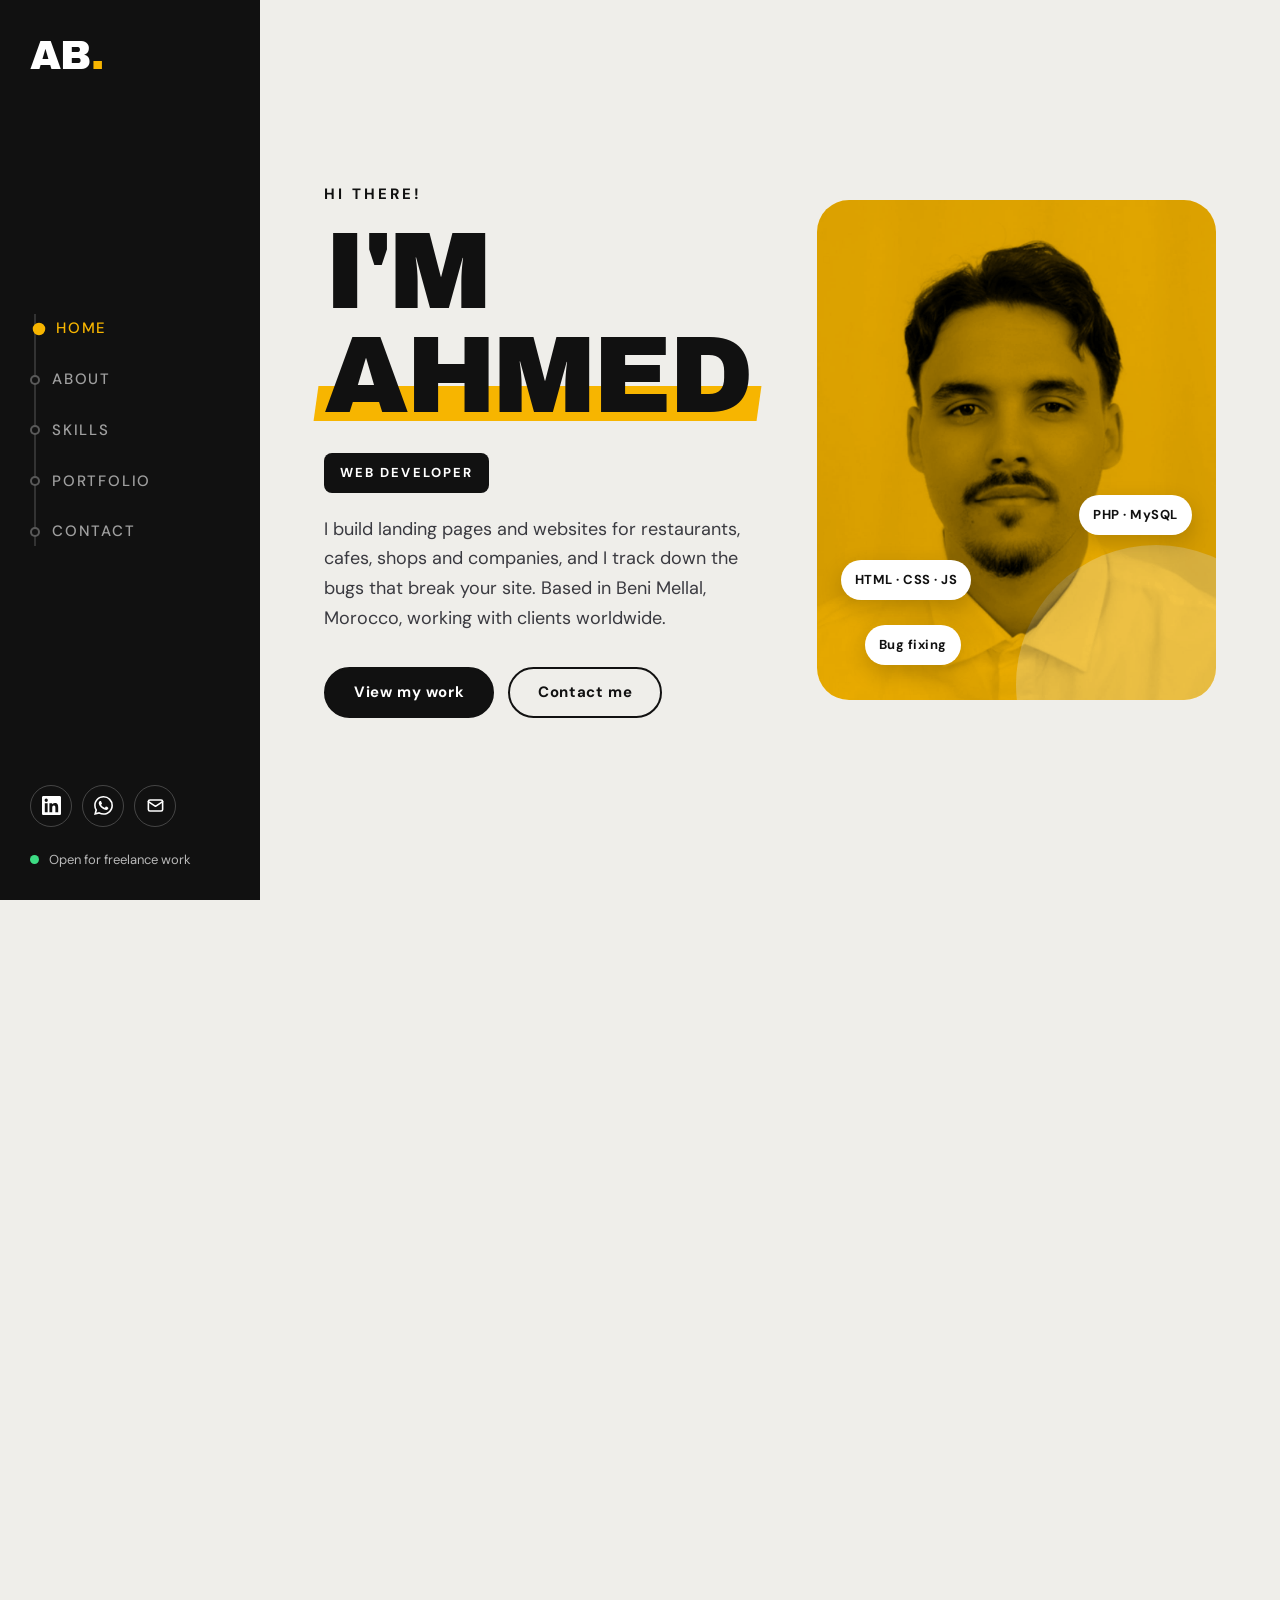
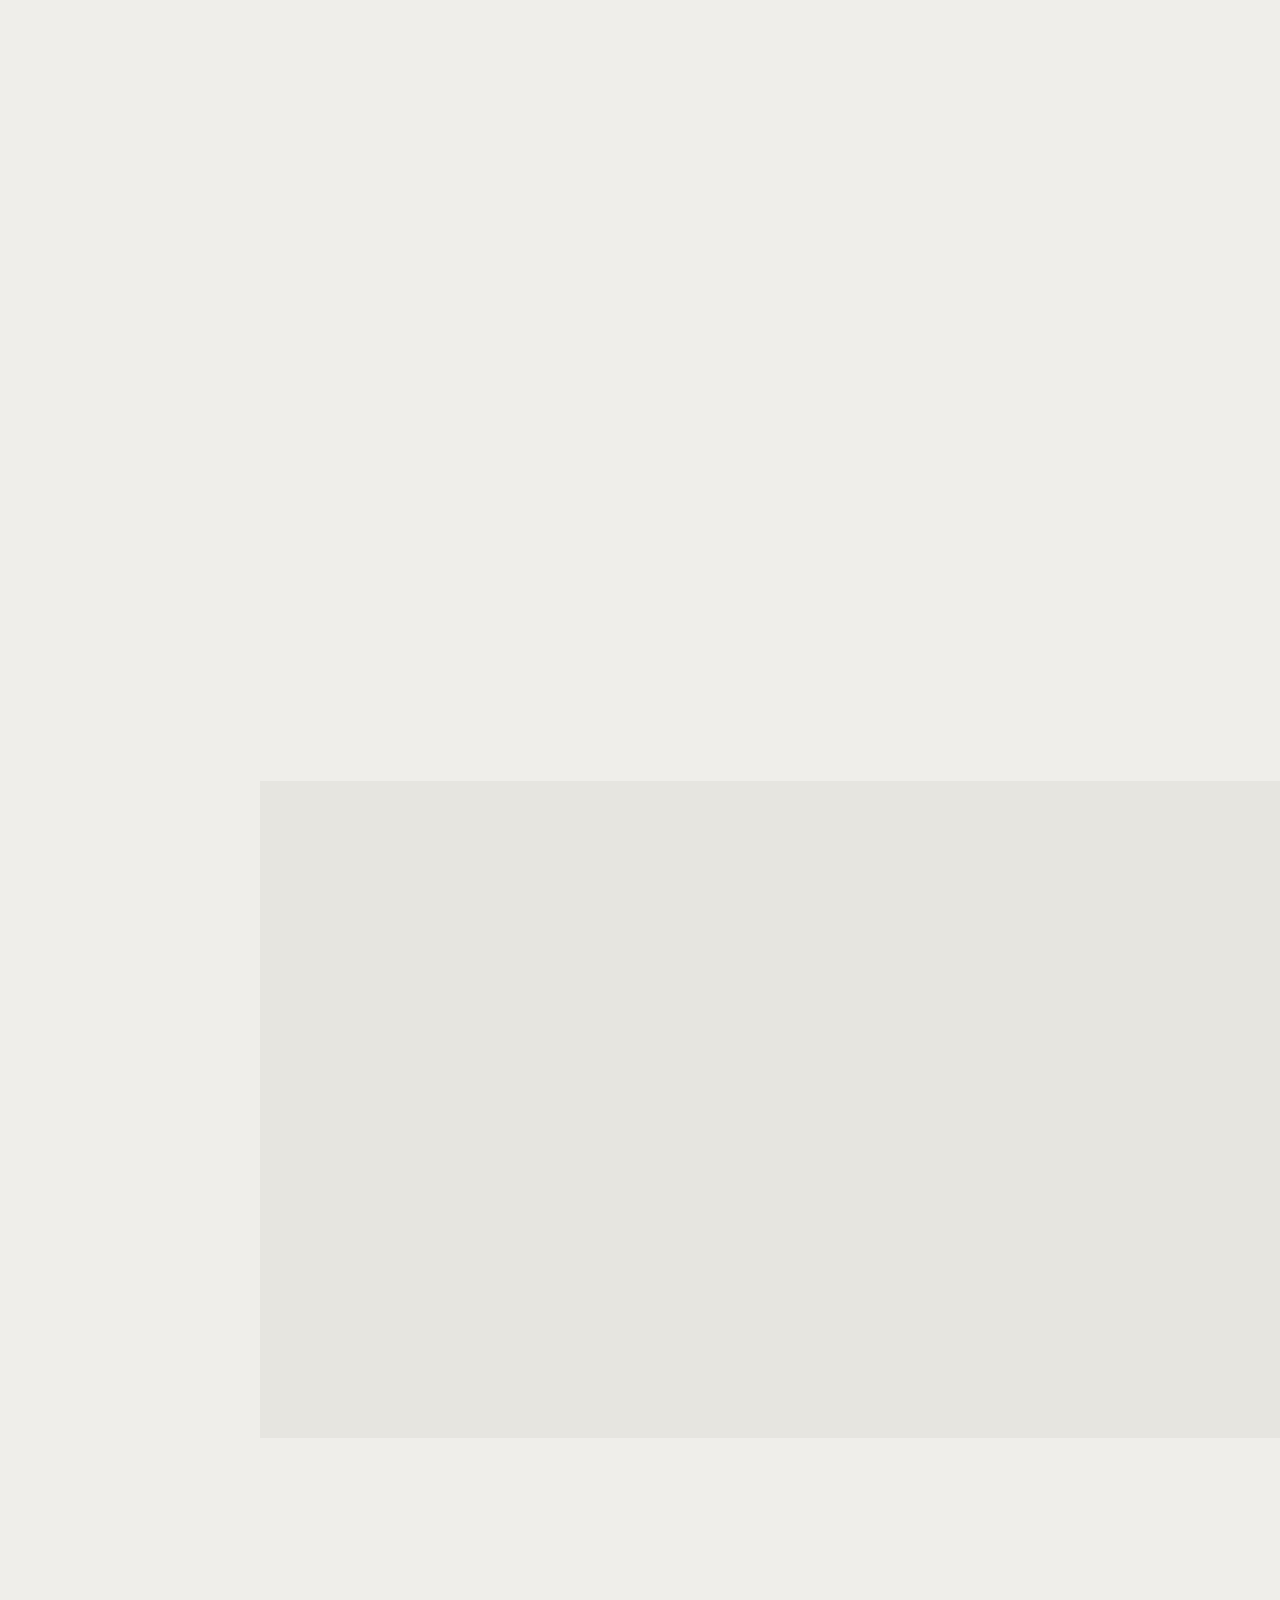
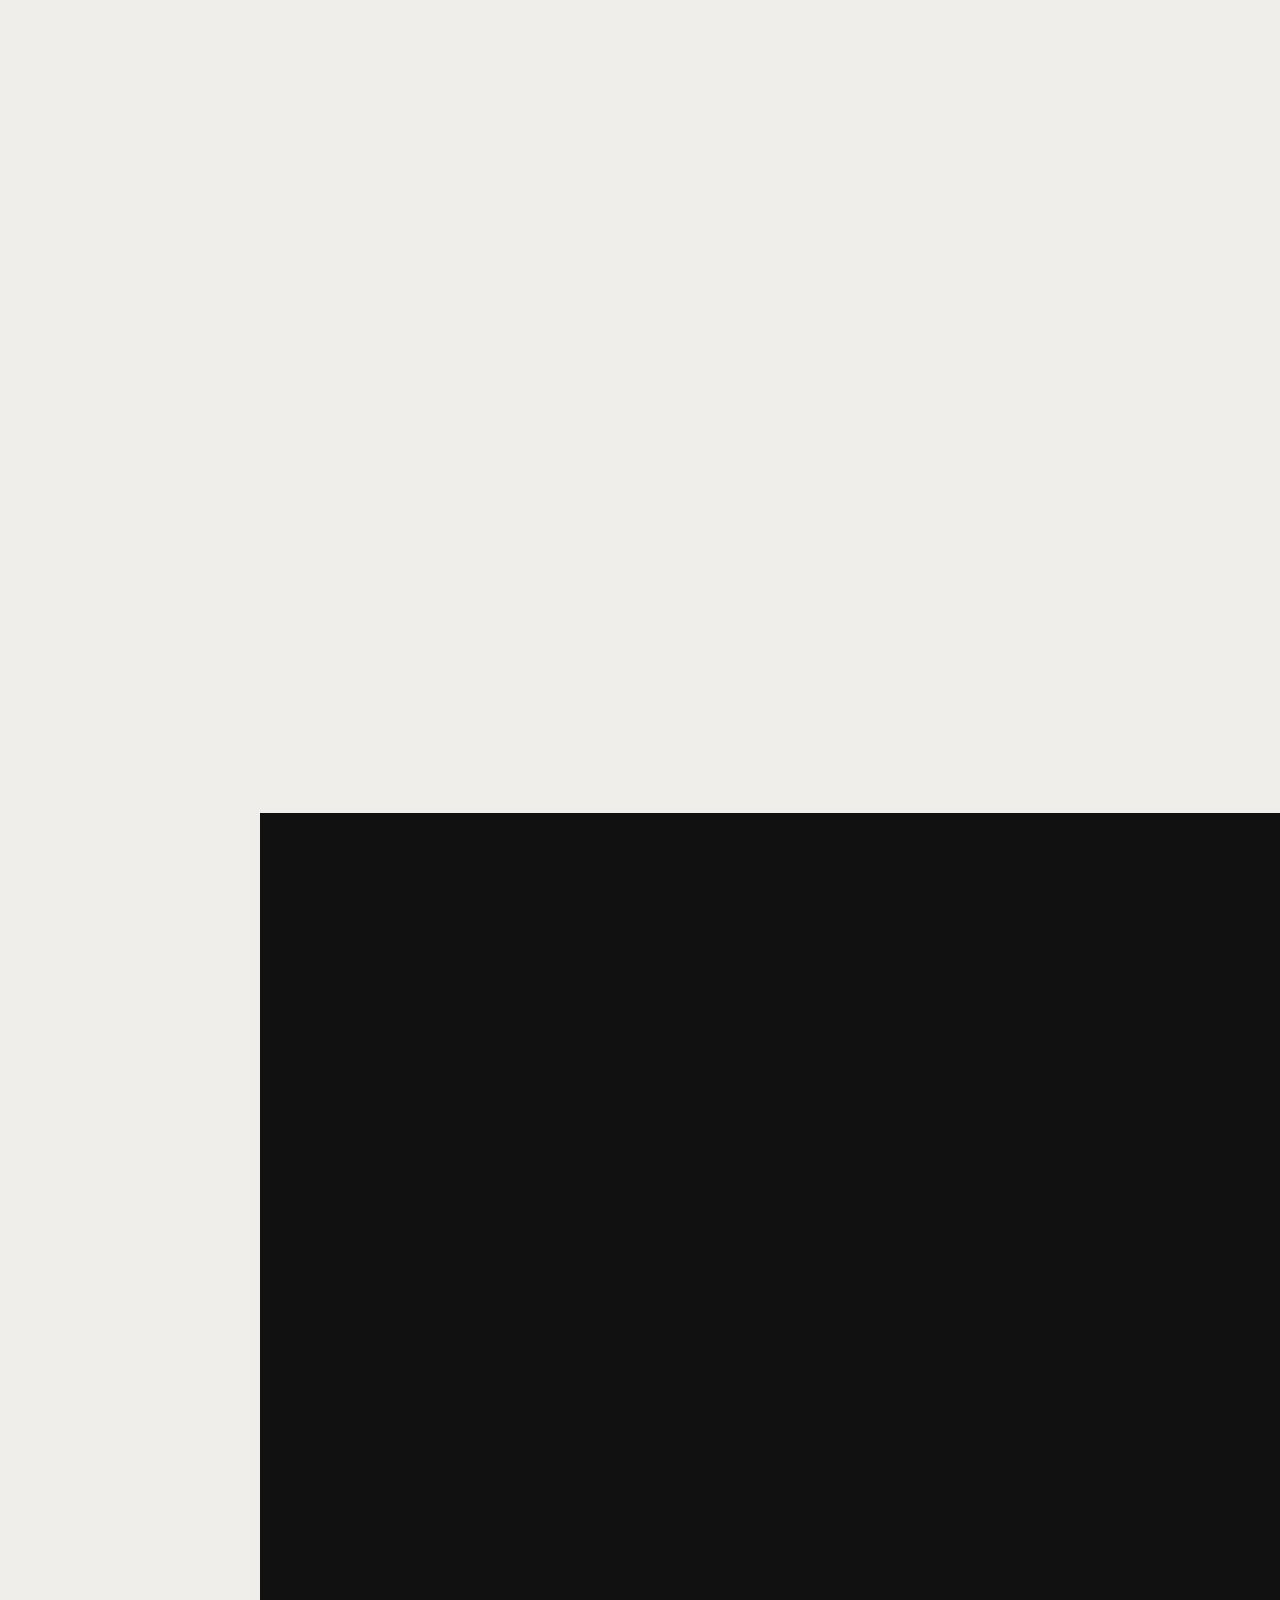
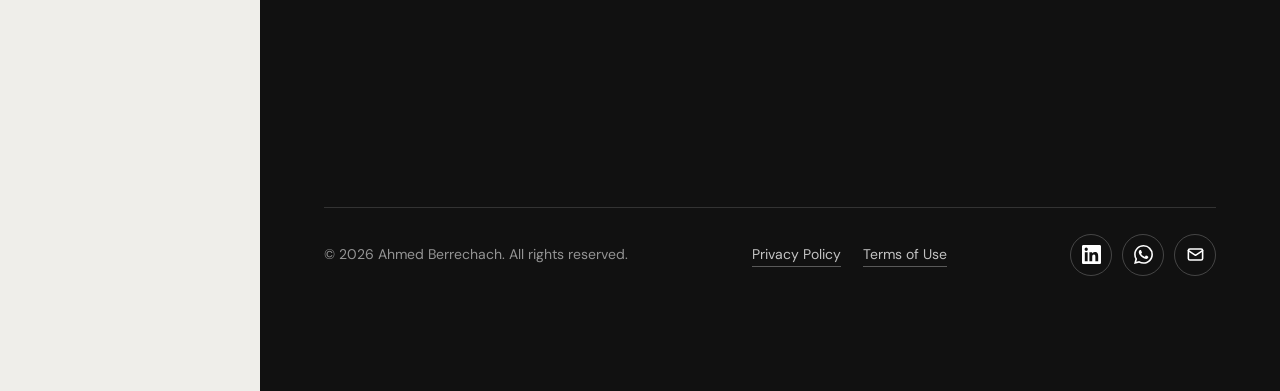
==== commit 4fad6b15: "Update portfolio" ====
--- a/index.html
+++ b/index.html
@@ -1,287 +1,648 @@
 <!doctype html>
 <html lang="en">
-<head>
-  <meta charset="utf-8">
-  <meta name="viewport" content="width=device-width, initial-scale=1">
-  <title>Ahmed Berrechach | Web Developer</title>
-  <meta name="description" content="Ahmed Berrechach, web developer. Landing pages and websites for restaurants, cafes, shops and companies, plus bug fixing.">
-  <meta property="og:title" content="Ahmed Berrechach | Web Developer">
-  <meta property="og:description" content="Landing pages, business websites, ordering sites and bug fixing.">
-  <meta property="og:type" content="website">
-  <meta property="og:locale" content="en_US">
-  <meta name="twitter:card" content="summary">
-  <meta name="twitter:title" content="Ahmed Berrechach | Web Developer">
-  <meta name="twitter:description" content="Landing pages, business websites, ordering sites and bug fixing.">
-  <meta name="author" content="Ahmed Berrechach">
-  <meta name="robots" content="index, follow">
-  <meta name="theme-color" content="#111111">
-  <meta http-equiv="Content-Security-Policy" content="default-src 'self'; img-src 'self' data:; style-src 'self'; script-src 'self'; connect-src 'self' https://formsubmit.co; form-action 'self' https://formsubmit.co; base-uri 'self'; object-src 'none'">
-  <script type="application/ld+json">
-  {
-    "@context": "https://schema.org",
-    "@type": "Person",
-    "name": "Ahmed Berrechach",
-    "jobTitle": "Web Developer",
-    "email": "mailto:ahmed.berrechach1@gmail.com",
-    "telephone": "+212694136313",
-    "address": { "@type": "PostalAddress", "addressLocality": "Beni Mellal", "addressCountry": "MA" },
-    "sameAs": ["https://www.linkedin.com/in/ahmed-berrechach-89001a366"]
-  }
-  </script>
-  <link rel="icon" href="data:image/svg+xml,%3Csvg xmlns='http://www.w3.org/2000/svg' viewBox='0 0 64 64'%3E%3Crect width='64' height='64' rx='14' fill='%23111'/%3E%3Ctext x='32' y='43' font-size='30' font-family='Arial Black,Arial' font-weight='900' text-anchor='middle' fill='%23F7B500'%3EAB%3C/text%3E%3C/svg%3E">
-  <link rel="stylesheet" href="css/style.css">
-</head>
-<body>
-  <a class="skip" href="#main">Skip to content</a>
-
-  <svg class="sprite" width="0" height="0" aria-hidden="true" focusable="false">
-    <symbol id="i-linkedin" viewBox="0 0 24 24"><path d="M20.447 20.452h-3.554v-5.569c0-1.328-.027-3.037-1.852-3.037-1.853 0-2.136 1.445-2.136 2.939v5.667H9.351V9h3.414v1.561h.046c.477-.9 1.637-1.85 3.37-1.85 3.601 0 4.267 2.37 4.267 5.455v6.286zM5.337 7.433a2.062 2.062 0 0 1-2.063-2.065 2.064 2.064 0 1 1 2.063 2.065zm1.782 13.019H3.555V9h3.564v11.452zM22.225 0H1.771C.792 0 0 .774 0 1.729v20.542C0 23.227.792 24 1.771 24h20.451C23.2 24 24 23.227 24 22.271V1.729C24 .774 23.2 0 22.222 0h.003z"/></symbol>
-    <symbol id="i-whatsapp" viewBox="0 0 24 24"><path d="M17.472 14.382c-.297-.149-1.758-.867-2.03-.967-.273-.099-.471-.148-.67.15-.197.297-.767.966-.94 1.164-.173.199-.347.223-.644.075-.297-.15-1.255-.463-2.39-1.475-.883-.788-1.48-1.761-1.653-2.059-.173-.297-.018-.458.13-.606.134-.133.298-.347.446-.52.149-.174.198-.298.298-.497.099-.198.05-.371-.025-.52-.075-.149-.669-1.612-.916-2.207-.242-.579-.487-.5-.669-.51-.173-.008-.371-.01-.57-.01-.198 0-.52.074-.792.372-.272.297-1.04 1.016-1.04 2.479 0 1.462 1.065 2.875 1.213 3.074.149.198 2.096 3.2 5.077 4.487.709.306 1.262.489 1.694.625.712.227 1.36.195 1.871.118.571-.085 1.758-.719 2.006-1.413.248-.694.248-1.289.173-1.413-.074-.124-.272-.198-.57-.347m-5.421 7.403h-.004a9.87 9.87 0 01-5.031-1.378l-.361-.214-3.741.982.998-3.648-.235-.374a9.86 9.86 0 01-1.51-5.26c.001-5.45 4.436-9.884 9.888-9.884 2.64 0 5.122 1.03 6.988 2.898a9.825 9.825 0 012.893 6.994c-.003 5.45-4.437 9.884-9.885 9.884m8.413-18.297A11.815 11.815 0 0012.05 0C5.495 0 .16 5.335.157 11.892c0 2.096.547 4.142 1.588 5.945L.057 24l6.305-1.654a11.882 11.882 0 005.683 1.448h.005c6.554 0 11.89-5.335 11.893-11.893a11.821 11.821 0 00-3.48-8.413z"/></symbol>
-  </svg>
-
-  <!-- Mobile top bar -->
-  <header class="topbar">
-    <a href="#home" class="logo">AB<span>.</span></a>
-    <button class="menu-btn" aria-label="Open menu" aria-expanded="false" aria-controls="sidebar">
-      <span></span><span></span><span></span>
-    </button>
-  </header>
-
-  <!-- Sidebar navigation -->
-  <aside class="sidebar" id="sidebar">
-    <a href="#home" class="logo">AB<span>.</span></a>
-
-    <nav class="nav" aria-label="Main">
-      <a href="#home" class="active"><i></i>Home</a>
-      <a href="#about"><i></i>About</a>
-      <a href="#portfolio"><i></i>Portfolio</a>
-      <a href="#contact"><i></i>Contact</a>
-    </nav>
-
-    <ul class="socials" aria-label="Contact links">
-      <li><a href="https://www.linkedin.com/in/ahmed-berrechach-89001a366" target="_blank" rel="noopener noreferrer" aria-label="LinkedIn" title="LinkedIn"><svg viewBox="0 0 24 24" aria-hidden="true"><path d="M20.447 20.452h-3.554v-5.569c0-1.328-.027-3.037-1.852-3.037-1.853 0-2.136 1.445-2.136 2.939v5.667H9.351V9h3.414v1.561h.046c.477-.9 1.637-1.85 3.37-1.85 3.601 0 4.267 2.37 4.267 5.455v6.286zM5.337 7.433a2.062 2.062 0 0 1-2.063-2.065 2.064 2.064 0 1 1 2.063 2.065zm1.782 13.019H3.555V9h3.564v11.452zM22.225 0H1.771C.792 0 0 .774 0 1.729v20.542C0 23.227.792 24 1.771 24h20.451C23.2 24 24 23.227 24 22.271V1.729C24 .774 23.2 0 22.222 0h.003z"/></svg></a></li>
-      <li><a href="https://wa.me/212694136313" target="_blank" rel="noopener noreferrer" aria-label="WhatsApp" title="WhatsApp"><svg viewBox="0 0 24 24" aria-hidden="true"><path d="M17.472 14.382c-.297-.149-1.758-.867-2.03-.967-.273-.099-.471-.148-.67.15-.197.297-.767.966-.94 1.164-.173.199-.347.223-.644.075-.297-.15-1.255-.463-2.39-1.475-.883-.788-1.48-1.761-1.653-2.059-.173-.297-.018-.458.13-.606.134-.133.298-.347.446-.52.149-.174.198-.298.298-.497.099-.198.05-.371-.025-.52-.075-.149-.669-1.612-.916-2.207-.242-.579-.487-.5-.669-.51-.173-.008-.371-.01-.57-.01-.198 0-.52.074-.792.372-.272.297-1.04 1.016-1.04 2.479 0 1.462 1.065 2.875 1.213 3.074.149.198 2.096 3.2 5.077 4.487.709.306 1.262.489 1.694.625.712.227 1.36.195 1.871.118.571-.085 1.758-.719 2.006-1.413.248-.694.248-1.289.173-1.413-.074-.124-.272-.198-.57-.347m-5.421 7.403h-.004a9.87 9.87 0 01-5.031-1.378l-.361-.214-3.741.982.998-3.648-.235-.374a9.86 9.86 0 01-1.51-5.26c.001-5.45 4.436-9.884 9.888-9.884 2.64 0 5.122 1.03 6.988 2.898a9.825 9.825 0 012.893 6.994c-.003 5.45-4.437 9.884-9.885 9.884m8.413-18.297A11.815 11.815 0 0012.05 0C5.495 0 .16 5.335.157 11.892c0 2.096.547 4.142 1.588 5.945L.057 24l6.305-1.654a11.882 11.882 0 005.683 1.448h.005c6.554 0 11.89-5.335 11.893-11.893a11.821 11.821 0 00-3.48-8.413z"/></svg></a></li>
-      <li><a href="mailto:ahmed.berrechach1@gmail.com" aria-label="Email" title="Email"><svg viewBox="0 0 24 24" aria-hidden="true" class="stroke"><rect x="3" y="5" width="18" height="14" rx="2"/><path d="m3 7 9 6 9-6"/></svg></a></li>
-    </ul>
-
-    <div class="status"><b></b> Open for freelance work</div>
-  </aside>
-
-  <main id="main">
-
-    <!-- HOME -->
-    <section id="home" class="hero">
-      <div class="hero-text">
-        <p class="hi">Hi there!</p>
-        <h1>I'm <em>Ahmed</em></h1>
-        <p class="role">Web Developer</p>
-        <p class="lead">I build landing pages and websites for restaurants, cafes, shops and companies, and I track down the bugs that break your site. Based in Beni Mellal, Morocco, working with clients worldwide.</p>
-        <div class="actions">
-          <a class="btn btn-dark" href="#portfolio">View my work</a>
-          <a class="btn btn-line" href="#contact">Contact me</a>
-        </div>
-      </div>
-
-      <div class="hero-photo">
-        <img src="assets/ahmed.jpg" alt="Portrait of Ahmed Berrechach" width="1021" height="1280">
-        <span class="chip chip-a">HTML · CSS · JS</span>
-        <span class="chip chip-b">PHP · MySQL</span>
-        <span class="chip chip-c">Bug fixing</span>
-      </div>
-    </section>
-
-    <!-- ABOUT -->
-    <section id="about" class="block">
-      <header class="sec-head reveal">
-        <p class="eyebrow">01 / About</p>
-        <h2>About me</h2>
-      </header>
-
-      <div class="about-grid">
-        <div class="about-copy reveal">
-          <p class="big">I'm <strong>Ahmed Berrechach</strong>, a web developer who builds pages that present a business clearly and bring in customers.</p>
-          <p>I work with HTML, CSS, JavaScript, PHP and MySQL. My focus is landing pages and presentation websites for restaurants, cafes, shops and companies, plus websites where customers can place orders.</p>
-          <p>I'm also the person you call when something is broken. I enjoy finding the real cause of a bug and fixing it properly. I come from customer service and IT support, so I answer fast and explain things in plain words.</p>
-        </div>
-
-        <div class="stats reveal">
-          <div><b>2026</b><span>Diploma in<br>Computer Development</span></div>
-          <div><b data-count="3">3</b><span>Internships<br>completed</span></div>
-          <div><b data-count="6">6</b><span>Core web<br>technologies</span></div>
-          <div><b>B2</b><span>English<br>level</span></div>
-        </div>
-      </div>
-
-      <h3 class="sub reveal">What I do</h3>
-      <div class="services">
-        <article class="service reveal">
-          <svg viewBox="0 0 48 48" aria-hidden="true"><rect x="5" y="9" width="38" height="28" rx="4"/><path d="M5 17h38M17 43h14M24 37v6"/></svg>
-          <h4>Landing pages &amp; company websites</h4>
-          <p>Clear presentation pages for companies and services: a strong first screen, trust points and contact buttons.</p>
-        </article>
-        <article class="service reveal">
-          <svg viewBox="0 0 48 48" aria-hidden="true"><path d="M14 6v14a4 4 0 0 0 8 0V6M18 6v36M34 6c-5 4-6 11-6 17h6v19"/></svg>
-          <h4>Restaurant, cafe &amp; shop websites</h4>
-          <p>Menu or products, opening hours, location map and a WhatsApp button so customers reach you in one tap.</p>
-        </article>
-        <article class="service reveal">
-          <svg viewBox="0 0 48 48" aria-hidden="true"><path d="M6 8h5l5 22h22l4-16H14"/><circle cx="19" cy="38" r="3"/><circle cx="35" cy="38" r="3"/></svg>
-          <h4>Online ordering websites</h4>
-          <p>Order and booking pages where customers pick items, send their details and you receive the order.</p>
-        </article>
-        <article class="service reveal">
-          <svg viewBox="0 0 48 48" aria-hidden="true"><path d="M30 8a10 10 0 0 0-9 14L8 35l5 5 13-13a10 10 0 0 0 14-9l-6 6-6-2-2-6 6-6z"/></svg>
-          <h4>Bug fixing</h4>
-          <p>Broken layouts on mobile, forms that don't send, JavaScript errors and slow pages. I find the cause and fix it.</p>
-        </article>
-      </div>
-    </section>
-
-    <!-- PORTFOLIO -->
-    <section id="portfolio" class="block">
-      <header class="sec-head reveal">
-        <p class="eyebrow">02 / Portfolio</p>
-        <h2>Portfolio</h2>
-      </header>
-
-      <div class="filters reveal" role="tablist" aria-label="Filter projects">
-        <button class="on" data-filter="all">All</button>
-        <button data-filter="pages">Business pages</button>
-        <button data-filter="order">Ordering</button>
-        <button data-filter="app">Web apps</button>
-      </div>
-
-      <!--
+  <head>
+    <meta charset="utf-8" />
+    <meta name="viewport" content="width=device-width, initial-scale=1" />
+    <title>Ahmed Berrechach | Web Developer</title>
+    <meta
+      name="description"
+      content="Ahmed Berrechach, web developer. Landing pages and websites for restaurants, cafes, shops and companies, plus bug fixing."
+    />
+    <meta property="og:title" content="Ahmed Berrechach | Web Developer" />
+    <meta
+      property="og:description"
+      content="Landing pages, business websites, ordering sites and bug fixing."
+    />
+    <meta property="og:type" content="website" />
+    <meta property="og:locale" content="en_US" />
+    <meta name="twitter:card" content="summary" />
+    <meta name="twitter:title" content="Ahmed Berrechach | Web Developer" />
+    <meta
+      name="twitter:description"
+      content="Landing pages, business websites, ordering sites and bug fixing."
+    />
+    <meta name="author" content="Ahmed Berrechach" />
+    <meta name="robots" content="index, follow" />
+    <meta name="theme-color" content="#111111" />
+    <meta
+      http-equiv="Content-Security-Policy"
+      content="default-src 'self'; img-src 'self' data:; style-src 'self'; script-src 'self'; connect-src 'self' https://formsubmit.co; form-action 'self' https://formsubmit.co; base-uri 'self'; object-src 'none'"
+    />
+    <script type="application/ld+json">
+      {
+        "@context": "https://schema.org",
+        "@type": "Person",
+        "name": "Ahmed Berrechach",
+        "jobTitle": "Web Developer",
+        "email": "mailto:ahmed.berrechach1@gmail.com",
+        "telephone": "+212694136313",
+        "address": {
+          "@type": "PostalAddress",
+          "addressLocality": "Beni Mellal",
+          "addressCountry": "MA"
+        },
+        "sameAs": ["https://www.linkedin.com/in/ahmed-berrechach-89001a366"]
+      }
+    </script>
+    <link
+      rel="icon"
+      href="data:image/svg+xml,%3Csvg xmlns='http://www.w3.org/2000/svg' viewBox='0 0 64 64'%3E%3Crect width='64' height='64' rx='14' fill='%23111'/%3E%3Ctext x='32' y='43' font-size='30' font-family='Arial Black,Arial' font-weight='900' text-anchor='middle' fill='%23F7B500'%3EAB%3C/text%3E%3C/svg%3E"
+    />
+    <link rel="stylesheet" href="css/style.css" />
+  </head>
+  <body>
+    <a class="skip" href="#main">Skip to content</a>
+
+    <svg
+      class="sprite"
+      width="0"
+      height="0"
+      aria-hidden="true"
+      focusable="false"
+    >
+      <symbol id="i-linkedin" viewBox="0 0 24 24">
+        <path
+          d="M20.447 20.452h-3.554v-5.569c0-1.328-.027-3.037-1.852-3.037-1.853 0-2.136 1.445-2.136 2.939v5.667H9.351V9h3.414v1.561h.046c.477-.9 1.637-1.85 3.37-1.85 3.601 0 4.267 2.37 4.267 5.455v6.286zM5.337 7.433a2.062 2.062 0 0 1-2.063-2.065 2.064 2.064 0 1 1 2.063 2.065zm1.782 13.019H3.555V9h3.564v11.452zM22.225 0H1.771C.792 0 0 .774 0 1.729v20.542C0 23.227.792 24 1.771 24h20.451C23.2 24 24 23.227 24 22.271V1.729C24 .774 23.2 0 22.222 0h.003z"
+        />
+      </symbol>
+      <symbol id="i-whatsapp" viewBox="0 0 24 24">
+        <path
+          d="M17.472 14.382c-.297-.149-1.758-.867-2.03-.967-.273-.099-.471-.148-.67.15-.197.297-.767.966-.94 1.164-.173.199-.347.223-.644.075-.297-.15-1.255-.463-2.39-1.475-.883-.788-1.48-1.761-1.653-2.059-.173-.297-.018-.458.13-.606.134-.133.298-.347.446-.52.149-.174.198-.298.298-.497.099-.198.05-.371-.025-.52-.075-.149-.669-1.612-.916-2.207-.242-.579-.487-.5-.669-.51-.173-.008-.371-.01-.57-.01-.198 0-.52.074-.792.372-.272.297-1.04 1.016-1.04 2.479 0 1.462 1.065 2.875 1.213 3.074.149.198 2.096 3.2 5.077 4.487.709.306 1.262.489 1.694.625.712.227 1.36.195 1.871.118.571-.085 1.758-.719 2.006-1.413.248-.694.248-1.289.173-1.413-.074-.124-.272-.198-.57-.347m-5.421 7.403h-.004a9.87 9.87 0 01-5.031-1.378l-.361-.214-3.741.982.998-3.648-.235-.374a9.86 9.86 0 01-1.51-5.26c.001-5.45 4.436-9.884 9.888-9.884 2.64 0 5.122 1.03 6.988 2.898a9.825 9.825 0 012.893 6.994c-.003 5.45-4.437 9.884-9.885 9.884m8.413-18.297A11.815 11.815 0 0012.05 0C5.495 0 .16 5.335.157 11.892c0 2.096.547 4.142 1.588 5.945L.057 24l6.305-1.654a11.882 11.882 0 005.683 1.448h.005c6.554 0 11.89-5.335 11.893-11.893a11.821 11.821 0 00-3.48-8.413z"
+        />
+      </symbol>
+    </svg>
+
+    <!-- Mobile top bar -->
+    <header class="topbar">
+      <a href="#home" class="logo">AB<span>.</span></a>
+      <button
+        class="menu-btn"
+        aria-label="Open menu"
+        aria-expanded="false"
+        aria-controls="sidebar"
+      >
+        <span></span><span></span><span></span>
+      </button>
+    </header>
+
+    <!-- Sidebar navigation -->
+    <aside class="sidebar" id="sidebar">
+      <a href="#home" class="logo">AB<span>.</span></a>
+
+      <nav class="nav" aria-label="Main">
+        <a href="#home" class="active"><i></i>Home</a>
+        <a href="#about"><i></i>About</a>
+        <a href="#skills"><i></i>Skills</a>
+        <a href="#portfolio"><i></i>Portfolio</a>
+        <a href="#contact"><i></i>Contact</a>
+      </nav>
+
+      <ul class="socials" aria-label="Contact links">
+        <li>
+          <a
+            href="https://www.linkedin.com/in/ahmed-berrechach-89001a366"
+            target="_blank"
+            rel="noopener noreferrer"
+            aria-label="LinkedIn"
+            title="LinkedIn"
+            ><svg viewBox="0 0 24 24" aria-hidden="true">
+              <path
+                d="M20.447 20.452h-3.554v-5.569c0-1.328-.027-3.037-1.852-3.037-1.853 0-2.136 1.445-2.136 2.939v5.667H9.351V9h3.414v1.561h.046c.477-.9 1.637-1.85 3.37-1.85 3.601 0 4.267 2.37 4.267 5.455v6.286zM5.337 7.433a2.062 2.062 0 0 1-2.063-2.065 2.064 2.064 0 1 1 2.063 2.065zm1.782 13.019H3.555V9h3.564v11.452zM22.225 0H1.771C.792 0 0 .774 0 1.729v20.542C0 23.227.792 24 1.771 24h20.451C23.2 24 24 23.227 24 22.271V1.729C24 .774 23.2 0 22.222 0h.003z"
+              /></svg
+          ></a>
+        </li>
+        <li>
+          <a
+            href="https://wa.me/212694136313"
+            target="_blank"
+            rel="noopener noreferrer"
+            aria-label="WhatsApp"
+            title="WhatsApp"
+            ><svg viewBox="0 0 24 24" aria-hidden="true">
+              <path
+                d="M17.472 14.382c-.297-.149-1.758-.867-2.03-.967-.273-.099-.471-.148-.67.15-.197.297-.767.966-.94 1.164-.173.199-.347.223-.644.075-.297-.15-1.255-.463-2.39-1.475-.883-.788-1.48-1.761-1.653-2.059-.173-.297-.018-.458.13-.606.134-.133.298-.347.446-.52.149-.174.198-.298.298-.497.099-.198.05-.371-.025-.52-.075-.149-.669-1.612-.916-2.207-.242-.579-.487-.5-.669-.51-.173-.008-.371-.01-.57-.01-.198 0-.52.074-.792.372-.272.297-1.04 1.016-1.04 2.479 0 1.462 1.065 2.875 1.213 3.074.149.198 2.096 3.2 5.077 4.487.709.306 1.262.489 1.694.625.712.227 1.36.195 1.871.118.571-.085 1.758-.719 2.006-1.413.248-.694.248-1.289.173-1.413-.074-.124-.272-.198-.57-.347m-5.421 7.403h-.004a9.87 9.87 0 01-5.031-1.378l-.361-.214-3.741.982.998-3.648-.235-.374a9.86 9.86 0 01-1.51-5.26c.001-5.45 4.436-9.884 9.888-9.884 2.64 0 5.122 1.03 6.988 2.898a9.825 9.825 0 012.893 6.994c-.003 5.45-4.437 9.884-9.885 9.884m8.413-18.297A11.815 11.815 0 0012.05 0C5.495 0 .16 5.335.157 11.892c0 2.096.547 4.142 1.588 5.945L.057 24l6.305-1.654a11.882 11.882 0 005.683 1.448h.005c6.554 0 11.89-5.335 11.893-11.893a11.821 11.821 0 00-3.48-8.413z"
+              /></svg
+          ></a>
+        </li>
+        <li>
+          <a
+            href="https://mail.google.com/mail/?view=cm&amp;fs=1&amp;to=ahmed.berrechach1@gmail.com"
+            target="_blank"
+            rel="noopener noreferrer"
+            aria-label="Email"
+            title="Email"
+            ><svg viewBox="0 0 24 24" aria-hidden="true" class="stroke">
+              <rect x="3" y="5" width="18" height="14" rx="2" />
+              <path d="m3 7 9 6 9-6" /></svg
+          ></a>
+        </li>
+      </ul>
+
+      <div class="status"><b></b> Open for freelance work</div>
+    </aside>
+
+    <main id="main">
+      <!-- HOME -->
+      <section id="home" class="hero">
+        <div class="hero-text">
+          <p class="hi">Hi there!</p>
+          <h1>I'm <em>Ahmed</em></h1>
+          <p class="role">Web Developer</p>
+          <p class="lead">
+            I build landing pages and websites for restaurants, cafes, shops and
+            companies, and I track down the bugs that break your site. Based in
+            Beni Mellal, Morocco, working with clients worldwide.
+          </p>
+          <div class="actions">
+            <a class="btn btn-dark" href="#portfolio">View my work</a>
+            <a class="btn btn-line" href="#contact">Contact me</a>
+          </div>
+        </div>
+
+        <div class="hero-photo">
+          <img
+            src="assets/ahmed.jpg"
+            alt="Portrait of Ahmed Berrechach"
+            width="1021"
+            height="1280"
+          />
+          <span class="chip chip-a">HTML · CSS · JS</span>
+          <span class="chip chip-b">PHP · MySQL</span>
+          <span class="chip chip-c">Bug fixing</span>
+        </div>
+      </section>
+
+      <!-- ABOUT -->
+      <section id="about" class="block">
+        <header class="sec-head reveal">
+          <p class="eyebrow">01 / About</p>
+          <h2>About me</h2>
+        </header>
+
+        <div class="about-grid">
+          <div class="about-copy reveal">
+            <p class="big">
+              I'm <strong>Ahmed Berrechach</strong>, a web developer who builds
+              pages that present a business clearly and bring in customers.
+            </p>
+            <p>
+              I work with HTML, CSS, JavaScript, PHP and MySQL. My focus is
+              landing pages and presentation websites for restaurants, cafes,
+              shops and companies, plus websites where customers can place
+              orders.
+            </p>
+            <p>
+              I'm also the person you call when something is broken. I enjoy
+              finding the real cause of a bug and fixing it properly. I come
+              from customer service and IT support, so I answer fast and explain
+              things in plain words.
+            </p>
+          </div>
+
+          <div class="stats reveal">
+            <div>
+              <b>2026</b><span>Diploma in<br />Computer Development</span>
+            </div>
+            <div>
+              <b data-count="3">3</b><span>Internships<br />completed</span>
+            </div>
+            <div>
+              <b data-count="6">6</b><span>Core web<br />technologies</span>
+            </div>
+            <div>
+              <b>B2</b><span>English<br />level</span>
+            </div>
+          </div>
+        </div>
+
+        <h3 class="sub reveal">What I do</h3>
+        <div class="services">
+          <article class="service reveal">
+            <svg viewBox="0 0 48 48" aria-hidden="true">
+              <rect x="5" y="9" width="38" height="28" rx="4" />
+              <path d="M5 17h38M17 43h14M24 37v6" />
+            </svg>
+            <h4>Landing pages &amp; company websites</h4>
+            <p>
+              Clear presentation pages for companies and services: a strong
+              first screen, trust points and contact buttons.
+            </p>
+          </article>
+          <article class="service reveal">
+            <svg viewBox="0 0 48 48" aria-hidden="true">
+              <path
+                d="M14 6v14a4 4 0 0 0 8 0V6M18 6v36M34 6c-5 4-6 11-6 17h6v19"
+              />
+            </svg>
+            <h4>Restaurant, cafe &amp; shop websites</h4>
+            <p>
+              Menu or products, opening hours, location map and a WhatsApp
+              button so customers reach you in one tap.
+            </p>
+          </article>
+          <article class="service reveal">
+            <svg viewBox="0 0 48 48" aria-hidden="true">
+              <path d="M6 8h5l5 22h22l4-16H14" />
+              <circle cx="19" cy="38" r="3" />
+              <circle cx="35" cy="38" r="3" />
+            </svg>
+            <h4>Online ordering websites</h4>
+            <p>
+              Order and booking pages where customers pick items, send their
+              details and you receive the order.
+            </p>
+          </article>
+          <article class="service reveal">
+            <svg viewBox="0 0 48 48" aria-hidden="true">
+              <path
+                d="M30 8a10 10 0 0 0-9 14L8 35l5 5 13-13a10 10 0 0 0 14-9l-6 6-6-2-2-6 6-6z"
+              />
+            </svg>
+            <h4>Bug fixing</h4>
+            <p>
+              Broken layouts on mobile, forms that don't send, JavaScript errors
+              and slow pages. I find the cause and fix it.
+            </p>
+          </article>
+        </div>
+      </section>
+
+      <!-- SKILLS -->
+      <section id="skills" class="block alt">
+        <header class="sec-head reveal">
+          <p class="eyebrow">02 / Skills</p>
+          <h2>Skills</h2>
+        </header>
+
+        <div class="skills reveal">
+          <div>
+            <h3 class="sub">Skills</h3>
+            <ul class="tags">
+              <li>HTML5</li>
+              <li>CSS3</li>
+              <li>JavaScript</li>
+              <li>PHP (MVC)</li>
+              <li>MySQL</li>
+              <li>Bootstrap</li>
+              <li>Responsive design</li>
+              <li>Debugging</li>
+            </ul>
+          </div>
+        </div>
+      </section>
+
+      <!-- PORTFOLIO -->
+      <section id="portfolio" class="block">
+        <header class="sec-head reveal">
+          <p class="eyebrow">03 / Portfolio</p>
+          <h2>Portfolio</h2>
+        </header>
+
+        <div class="filters reveal" role="tablist" aria-label="Filter projects">
+          <button class="on" data-filter="all">All</button>
+          <button data-filter="pages">Business pages</button>
+          <button data-filter="order">Ordering</button>
+          <button data-filter="app">Web apps</button>
+        </div>
+
+        <!--
         TO ADD A PROJECT: copy a <article class="card"> block, put a screenshot in assets/ and change the text.
         When a project is online, change the badge to "Live" and link the card.
       -->
-      <div class="grid">
-
-        <article class="card reveal" data-cat="pages">
-          <div class="thumb"><img src="assets/dar-zitoun.jpg" alt="Dar Zitoun Restaurant screenshot" loading="lazy" width="1280" height="600"></div>
-          <div class="card-body">
-            <span class="badge soon">Coming soon</span>
-            <h4>Dar Zitoun Restaurant</h4>
-            <p>Restaurant website in French, English and Arabic with menu, opening hours, map and table booking.</p>
-            <ul class="tags small"><li>HTML</li><li>CSS</li><li>JavaScript</li></ul>
+        <div class="grid">
+          <article class="card reveal" data-cat="pages">
+            <div class="thumb">
+              <img
+                src="assets/dar-zitoun.png"
+                alt="Dar Zitoun Restaurant screenshot"
+                loading="lazy"
+                width="1280"
+                height="600"
+              />
+            </div>
+            <div class="card-body">
+              <span class="badge soon">Coming soon</span>
+              <h4>Dar Zitoun Restaurant</h4>
+              <p>
+                Restaurant website in French, English and Arabic with menu,
+                opening hours, map and table booking.
+              </p>
+              <ul class="tags small">
+                <li>HTML</li>
+                <li>CSS</li>
+                <li>JavaScript</li>
+              </ul>
+            </div>
+          </article>
+
+          <article class="card reveal" data-cat="pages">
+            <div class="thumb">
+              <img
+                src="assets/atlas-solar.png"
+                alt="Atlas Solar Landing Page screenshot"
+                loading="lazy"
+                width="1280"
+                height="600"
+              />
+            </div>
+            <div class="card-body">
+              <span class="badge soon">Coming soon</span>
+              <h4>Atlas Solar Landing Page</h4>
+              <p>
+                Landing page for a solar installation company: clear offer,
+                benefits and quote request buttons.
+              </p>
+              <ul class="tags small">
+                <li>HTML</li>
+                <li>CSS</li>
+                <li>JavaScript</li>
+              </ul>
+            </div>
+          </article>
+
+          <article class="card reveal" data-cat="pages">
+            <div class="thumb">
+              <img
+                src="assets/cabinet.png"
+                alt="Medical Clinic Website screenshot"
+                loading="lazy"
+                width="1280"
+                height="600"
+              />
+            </div>
+            <div class="card-body">
+              <span class="badge soon">Coming soon</span>
+              <h4>Medical Clinic Website</h4>
+              <p>
+                Presentation site for an eye clinic with services, opening
+                hours, contact details and appointment buttons.
+              </p>
+              <ul class="tags small">
+                <li>HTML</li>
+                <li>CSS</li>
+                <li>JavaScript</li>
+              </ul>
+            </div>
+          </article>
+
+          <article class="card reveal" data-cat="pages">
+            <div class="thumb">
+              <img
+                src="assets/fade-studio.png"
+                alt="Fade Studio Barber Shop screenshot"
+                loading="lazy"
+                width="1280"
+                height="600"
+              />
+            </div>
+            <div class="card-body">
+              <span class="badge soon">Coming soon</span>
+              <h4>Fade Studio Barber Shop</h4>
+              <p>
+                Bold, booking-focused page for a men's barber shop, with a quick
+                way to pick a time slot.
+              </p>
+              <ul class="tags small">
+                <li>HTML</li>
+                <li>CSS</li>
+                <li>JavaScript</li>
+              </ul>
+            </div>
+          </article>
+
+          <article class="card reveal" data-cat="order">
+            <div class="thumb">
+              <img
+                src="assets/brew-and-bean.png"
+                alt="Brew &amp; Bean Coffee Ordering screenshot"
+                loading="lazy"
+                width="1280"
+                height="600"
+              />
+            </div>
+            <div class="card-body">
+              <span class="badge soon">Coming soon</span>
+              <h4>Brew &amp; Bean Coffee Ordering</h4>
+              <p>
+                Customers pick drinks and pastries, fill a cart, and the order
+                is confirmed on WhatsApp.
+              </p>
+              <ul class="tags small">
+                <li>HTML</li>
+                <li>CSS</li>
+                <li>JavaScript</li>
+              </ul>
+            </div>
+          </article>
+
+          <article class="card reveal" data-cat="order">
+            <div class="thumb">
+              <img
+                src="assets/level-up-store.png"
+                alt="Level Up Gaming Store screenshot"
+                loading="lazy"
+                width="1280"
+                height="600"
+              />
+            </div>
+            <div class="card-body">
+              <span class="badge soon">Coming soon</span>
+              <h4>Level Up Gaming Store</h4>
+              <p>
+                Online store for consoles, games and accessories with search,
+                cart and WhatsApp order confirmation.
+              </p>
+              <ul class="tags small">
+                <li>HTML</li>
+                <li>CSS</li>
+                <li>JavaScript</li>
+              </ul>
+            </div>
+          </article>
+
+          <article class="card reveal" data-cat="app">
+            <div class="thumb">
+              <img
+                src="assets/Project_artisan.png"
+                alt="Swbly Clients-Artisans Platform screenshot"
+                loading="lazy"
+                width="1280"
+                height="600"
+              />
+            </div>
+            <div class="card-body">
+              <span class="badge soon">Final Year Project</span>
+              <h4>Swbly Clients-Artisans Platform</h4>
+              <p>
+                A dynamic web application that connects clients with artisans.
+                Includes registration, login and a search by trade.
+              </p>
+              <ul class="tags small">
+                <li>PHP</li>
+                <li>MySQL</li>
+                <li>Bootstrap</li>
+                <li>JavaScript</li>
+              </ul>
+            </div>
+          </article>
+        </div>
+      </section>
+
+      <!-- CONTACT -->
+      <section id="contact" class="block dark">
+        <header class="sec-head reveal">
+          <p class="eyebrow">04 / Contact</p>
+          <h2>Let's work together</h2>
+        </header>
+
+        <div class="contact-grid">
+          <div class="reveal">
+            <p class="big">
+              Need a landing page, a website for your business or a bug fixed?
+              Tell me what you need and I'll reply with a clear plan and price.
+            </p>
+            <ul class="contact-list">
+              <li>
+                <span>Email</span
+                ><a
+                  href="https://mail.google.com/mail/?view=cm&amp;fs=1&amp;to=ahmed.berrechach1@gmail.com"
+                  target="_blank"
+                  rel="noopener noreferrer"
+                  >ahmed.berrechach1@gmail.com</a
+                >
+              </li>
+              <li>
+                <span>WhatsApp</span
+                ><a
+                  href="https://wa.me/212694136313"
+                  target="_blank"
+                  rel="noopener noreferrer"
+                  >+212 694 136 313</a
+                >
+              </li>
+              <li>
+                <span>LinkedIn</span
+                ><a
+                  href="https://www.linkedin.com/in/ahmed-berrechach-89001a366"
+                  target="_blank"
+                  rel="noopener noreferrer"
+                  >Ahmed Berrechach</a
+                >
+              </li>
+              <li><span>Location</span>Beni Mellal, Morocco</li>
+              <li><span>Languages</span>English, Arabic</li>
+            </ul>
           </div>
-        </article>
-
-        <article class="card reveal" data-cat="pages">
-          <div class="thumb"><img src="assets/atlas-solar.jpg" alt="Atlas Solar Landing Page screenshot" loading="lazy" width="1280" height="600"></div>
-          <div class="card-body">
-            <span class="badge soon">Coming soon</span>
-            <h4>Atlas Solar Landing Page</h4>
-            <p>Landing page for a solar installation company: clear offer, benefits and quote request buttons.</p>
-            <ul class="tags small"><li>HTML</li><li>CSS</li><li>JavaScript</li></ul>
-          </div>
-        </article>
-
-        <article class="card reveal" data-cat="pages">
-          <div class="thumb"><img src="assets/cabinet.jpg" alt="Medical Clinic Website screenshot" loading="lazy" width="1280" height="600"></div>
-          <div class="card-body">
-            <span class="badge soon">Coming soon</span>
-            <h4>Medical Clinic Website</h4>
-            <p>Presentation site for an eye clinic with services, opening hours, contact details and appointment buttons.</p>
-            <ul class="tags small"><li>HTML</li><li>CSS</li><li>JavaScript</li></ul>
-          </div>
-        </article>
-
-        <article class="card reveal" data-cat="pages">
-          <div class="thumb"><img src="assets/fade-studio.jpg" alt="Fade Studio Barber Shop screenshot" loading="lazy" width="1280" height="600"></div>
-          <div class="card-body">
-            <span class="badge soon">Coming soon</span>
-            <h4>Fade Studio Barber Shop</h4>
-            <p>Bold, booking-focused page for a men's barber shop, with a quick way to pick a time slot.</p>
-            <ul class="tags small"><li>HTML</li><li>CSS</li><li>JavaScript</li></ul>
-          </div>
-        </article>
-
-        <article class="card reveal" data-cat="order">
-          <div class="thumb"><img src="assets/brew-and-bean.jpg" alt="Brew &amp; Bean Coffee Ordering screenshot" loading="lazy" width="1280" height="600"></div>
-          <div class="card-body">
-            <span class="badge soon">Coming soon</span>
-            <h4>Brew &amp; Bean Coffee Ordering</h4>
-            <p>Customers pick drinks and pastries, fill a cart, and the order is confirmed on WhatsApp.</p>
-            <ul class="tags small"><li>HTML</li><li>CSS</li><li>JavaScript</li></ul>
-          </div>
-        </article>
-
-        <article class="card reveal" data-cat="order">
-          <div class="thumb"><img src="assets/level-up-store.jpg" alt="Level Up Gaming Store screenshot" loading="lazy" width="1280" height="600"></div>
-          <div class="card-body">
-            <span class="badge soon">Coming soon</span>
-            <h4>Level Up Gaming Store</h4>
-            <p>Online store for consoles, games and accessories with search, cart and WhatsApp order confirmation.</p>
-            <ul class="tags small"><li>HTML</li><li>CSS</li><li>JavaScript</li></ul>
-          </div>
-        </article>
-
-        <article class="card reveal" data-cat="app">
-          <div class="thumb"><img src="assets/clients-artisans.jpg" alt="Swbly Clients-Artisans Platform screenshot" loading="lazy" width="1280" height="600"></div>
-          <div class="card-body">
-            <span class="badge soon">Coming soon</span>
-            <h4>Swbly Clients-Artisans Platform</h4>
-            <p>A dynamic web application that connects clients with artisans. Includes registration, login and a search by trade.</p>
-            <ul class="tags small"><li>PHP</li><li>MySQL</li><li>Bootstrap</li><li>JavaScript</li></ul>
-          </div>
-        </article>
-
-      </div>
-    </section>
-
-    <!-- CONTACT -->
-    <section id="contact" class="block dark">
-      <header class="sec-head reveal">
-        <p class="eyebrow">03 / Contact</p>
-        <h2>Let's work together</h2>
-      </header>
-
-      <div class="contact-grid">
-        <div class="reveal">
-          <p class="big">Need a landing page, a website for your business or a bug fixed? Tell me what you need and I'll reply with a clear plan and price.</p>
-          <ul class="contact-list">
-            <li><span>Email</span><a href="mailto:ahmed.berrechach1@gmail.com">ahmed.berrechach1@gmail.com</a></li>
-            <li><span>WhatsApp</span><a href="https://wa.me/212694136313" target="_blank" rel="noopener noreferrer">+212 694 136 313</a></li>
-            <li><span>LinkedIn</span><a href="https://www.linkedin.com/in/ahmed-berrechach-89001a366" target="_blank" rel="noopener noreferrer">Ahmed Berrechach</a></li>
-            <li><span>Location</span>Beni Mellal, Morocco</li>
-            <li><span>Languages</span>English, Arabic</li>
+
+          <form
+            class="form reveal"
+            id="contact-form"
+            action="https://formsubmit.co/ahmed.berrechach1@gmail.com"
+            method="post"
+          >
+            <label
+              >Your name<input
+                name="name"
+                type="text"
+                required
+                minlength="2"
+                maxlength="100"
+                autocomplete="name"
+            /></label>
+            <label
+              >Your email<input
+                name="email"
+                type="email"
+                required
+                maxlength="150"
+                autocomplete="email"
+            /></label>
+            <label
+              >What do you need?<textarea
+                name="message"
+                rows="4"
+                required
+                minlength="10"
+                maxlength="3000"
+              ></textarea>
+            </label>
+
+            <!-- Spam trap: hidden from people, bots fill it -->
+            <input
+              type="text"
+              name="_honey"
+              class="hp"
+              tabindex="-1"
+              autocomplete="off"
+              aria-hidden="true"
+            />
+            <input
+              type="hidden"
+              name="_subject"
+              value="New message from your portfolio"
+            />
+            <input type="hidden" name="_template" value="table" />
+            <input type="hidden" name="_captcha" value="false" />
+
+            <p class="consent">
+              By sending this message you agree to the
+              <a href="privacy.html">Privacy Policy</a>.
+            </p>
+            <button class="btn btn-yellow" type="submit">Send message</button>
+            <p
+              class="form-status"
+              id="form-status"
+              role="status"
+              aria-live="polite"
+            ></p>
+          </form>
+        </div>
+
+        <footer class="foot">
+          <p>
+            © <span id="year">2026</span> Ahmed Berrechach. All rights reserved.
+          </p>
+          <nav class="foot-links" aria-label="Legal">
+            <a href="privacy.html">Privacy Policy</a>
+            <a href="terms.html">Terms of Use</a>
+          </nav>
+          <ul class="socials foot-social" aria-label="Social links">
+            <li>
+              <a
+                href="https://www.linkedin.com/in/ahmed-berrechach-89001a366"
+                target="_blank"
+                rel="noopener noreferrer"
+                aria-label="LinkedIn"
+                ><svg viewBox="0 0 24 24" aria-hidden="true">
+                  <use href="#i-linkedin" /></svg
+              ></a>
+            </li>
+            <li>
+              <a
+                href="https://wa.me/212694136313"
+                target="_blank"
+                rel="noopener noreferrer"
+                aria-label="WhatsApp"
+                ><svg viewBox="0 0 24 24" aria-hidden="true">
+                  <use href="#i-whatsapp" /></svg
+              ></a>
+            </li>
+            <li>
+              <a
+                href="https://mail.google.com/mail/?view=cm&amp;fs=1&amp;to=ahmed.berrechach1@gmail.com"
+                target="_blank"
+                rel="noopener noreferrer"
+                aria-label="Email"
+                ><svg viewBox="0 0 24 24" aria-hidden="true" class="stroke">
+                  <rect x="3" y="5" width="18" height="14" rx="2" />
+                  <path d="m3 7 9 6 9-6" /></svg
+              ></a>
+            </li>
           </ul>
-        </div>
-
-        <form class="form reveal" id="contact-form" action="https://formsubmit.co/ahmed.berrechach1@gmail.com" method="post">
-          <label>Your name<input name="name" type="text" required minlength="2" maxlength="100" autocomplete="name"></label>
-          <label>Your email<input name="email" type="email" required maxlength="150" autocomplete="email"></label>
-          <label>What do you need?<textarea name="message" rows="4" required minlength="10" maxlength="3000"></textarea></label>
-
-          <!-- Spam trap: hidden from people, bots fill it -->
-          <input type="text" name="_honey" class="hp" tabindex="-1" autocomplete="off" aria-hidden="true">
-          <input type="hidden" name="_subject" value="New message from your portfolio">
-          <input type="hidden" name="_template" value="table">
-          <input type="hidden" name="_captcha" value="false">
-
-          <p class="consent">By sending this message you agree to the <a href="privacy.html">Privacy Policy</a>.</p>
-          <button class="btn btn-yellow" type="submit">Send message</button>
-          <p class="form-status" id="form-status" role="status" aria-live="polite"></p>
-        </form>
-      </div>
-
-      <footer class="foot">
-        <p>© <span id="year">2026</span> Ahmed Berrechach. All rights reserved.</p>
-        <nav class="foot-links" aria-label="Legal">
-          <a href="privacy.html">Privacy Policy</a>
-          <a href="terms.html">Terms of Use</a>
-        </nav>
-        <ul class="socials foot-social" aria-label="Social links">
-          <li><a href="https://www.linkedin.com/in/ahmed-berrechach-89001a366" target="_blank" rel="noopener noreferrer" aria-label="LinkedIn"><svg viewBox="0 0 24 24" aria-hidden="true"><use href="#i-linkedin"/></svg></a></li>
-          <li><a href="https://wa.me/212694136313" target="_blank" rel="noopener noreferrer" aria-label="WhatsApp"><svg viewBox="0 0 24 24" aria-hidden="true"><use href="#i-whatsapp"/></svg></a></li>
-          <li><a href="mailto:ahmed.berrechach1@gmail.com" aria-label="Email"><svg viewBox="0 0 24 24" aria-hidden="true" class="stroke"><rect x="3" y="5" width="18" height="14" rx="2"/><path d="m3 7 9 6 9-6"/></svg></a></li>
-        </ul>
-      </footer>
-    </section>
-
-  </main>
-
-  <script src="js/main.js"></script>
-</body>
+        </footer>
+      </section>
+    </main>
+
+    <script src="js/main.js"></script>
+  </body>
 </html>
--- a/css/style.css
+++ b/css/style.css
@@ -740,3 +740,4 @@
 .notfound p { color: var(--muted); }
 .notfound .btn { justify-self: center; }
 .legal ul + p { margin-top: 12px; }
+
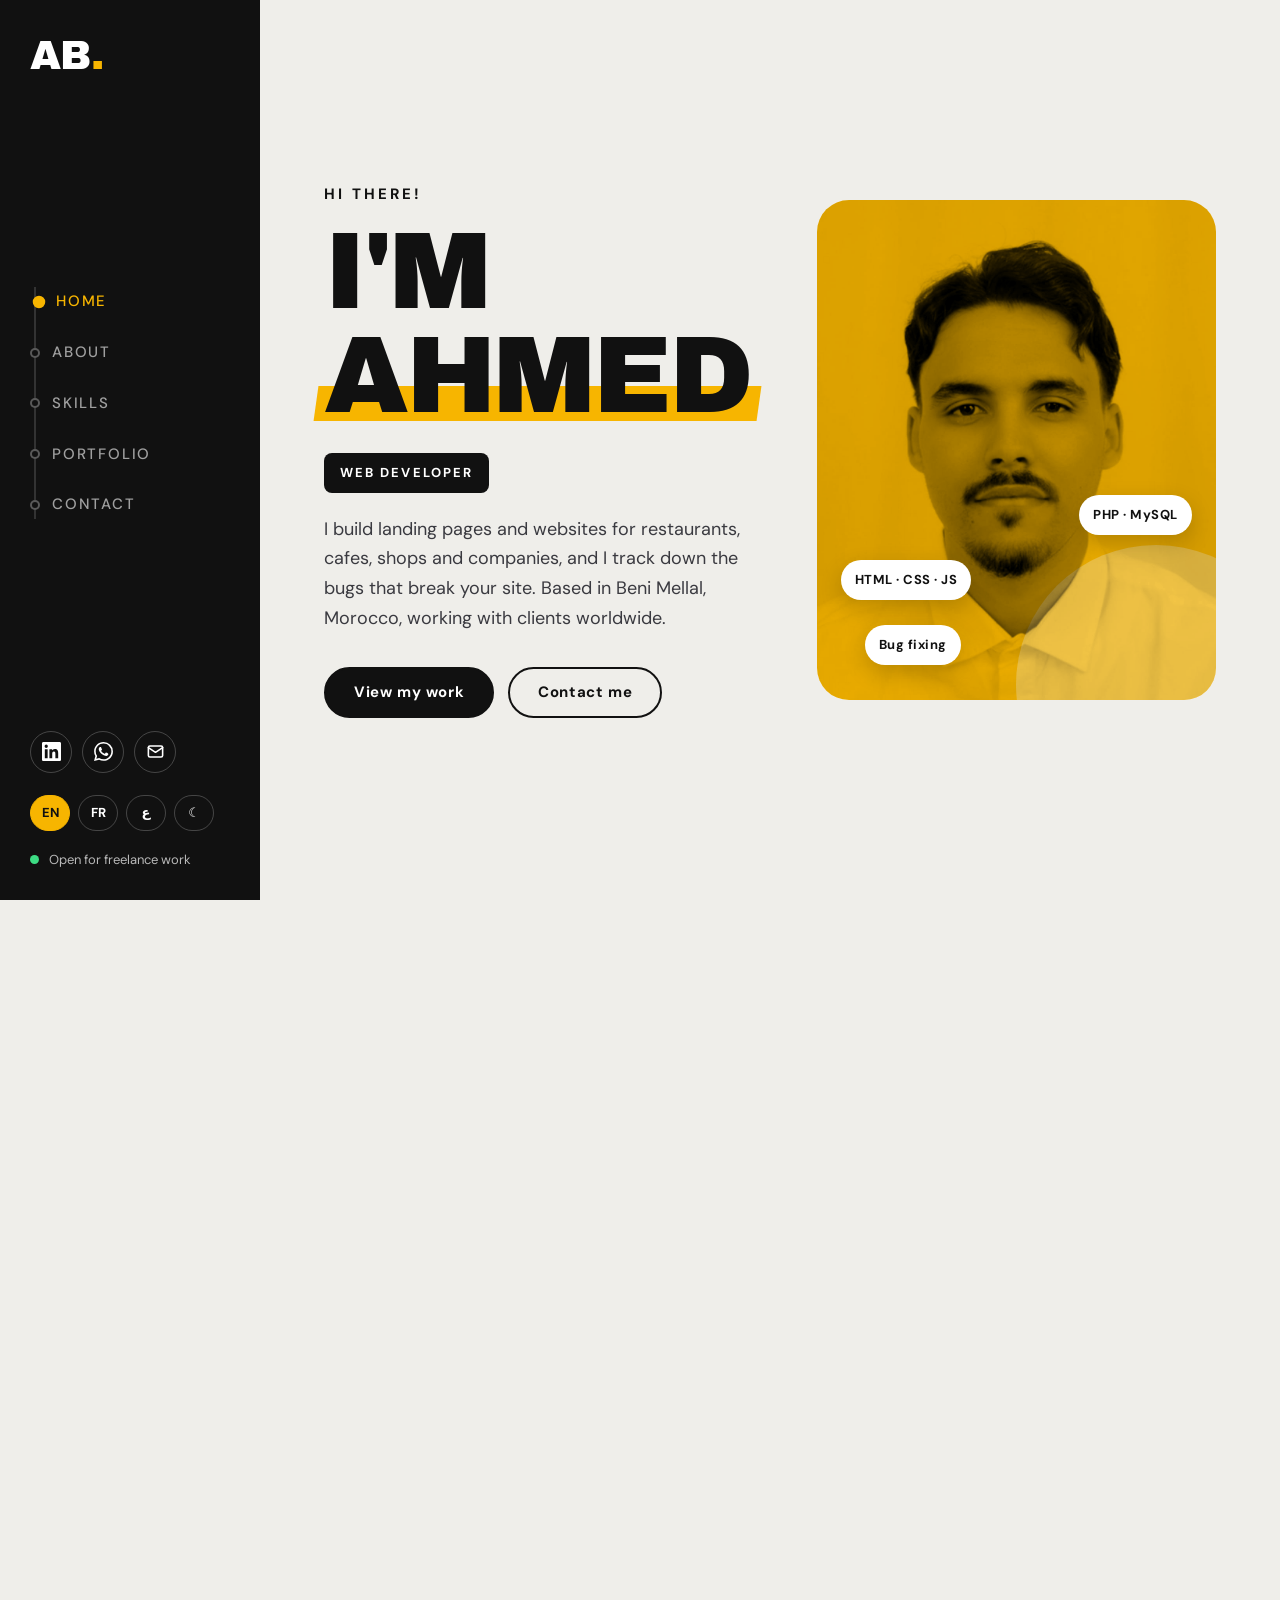
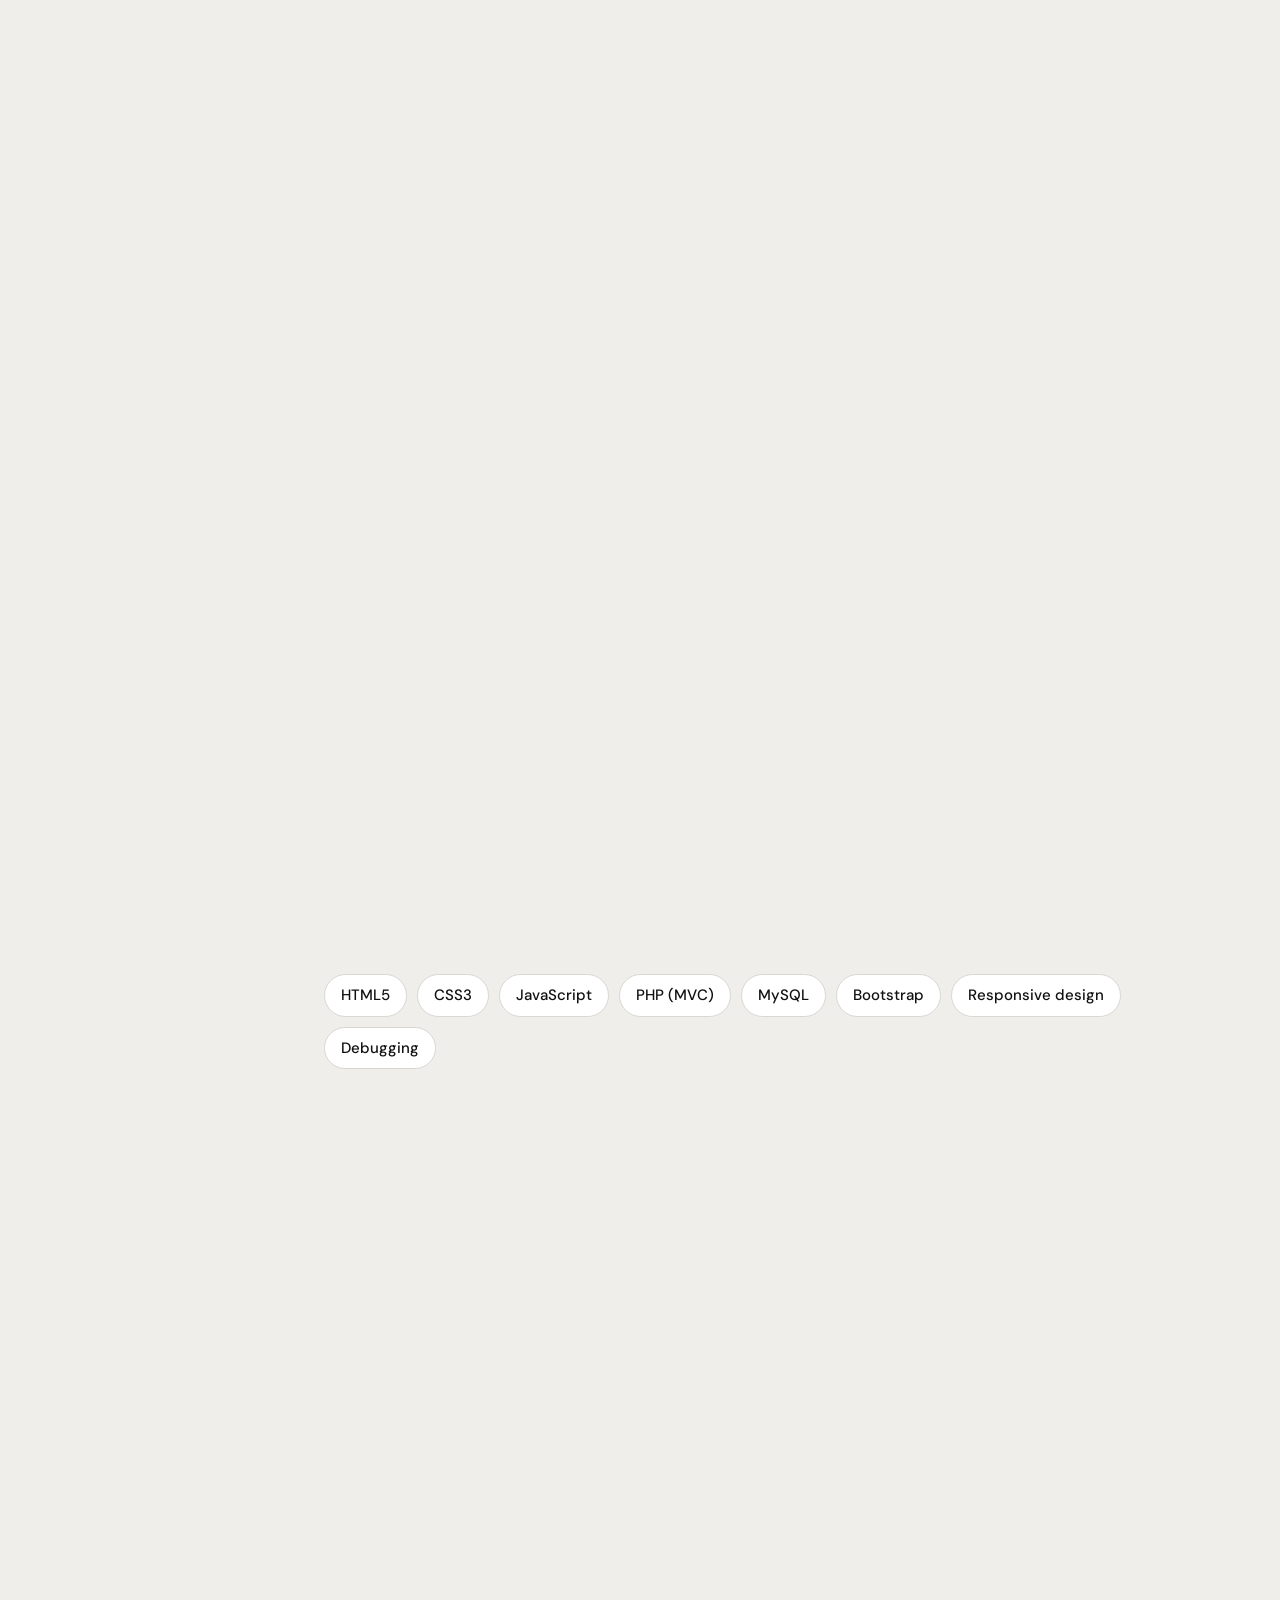
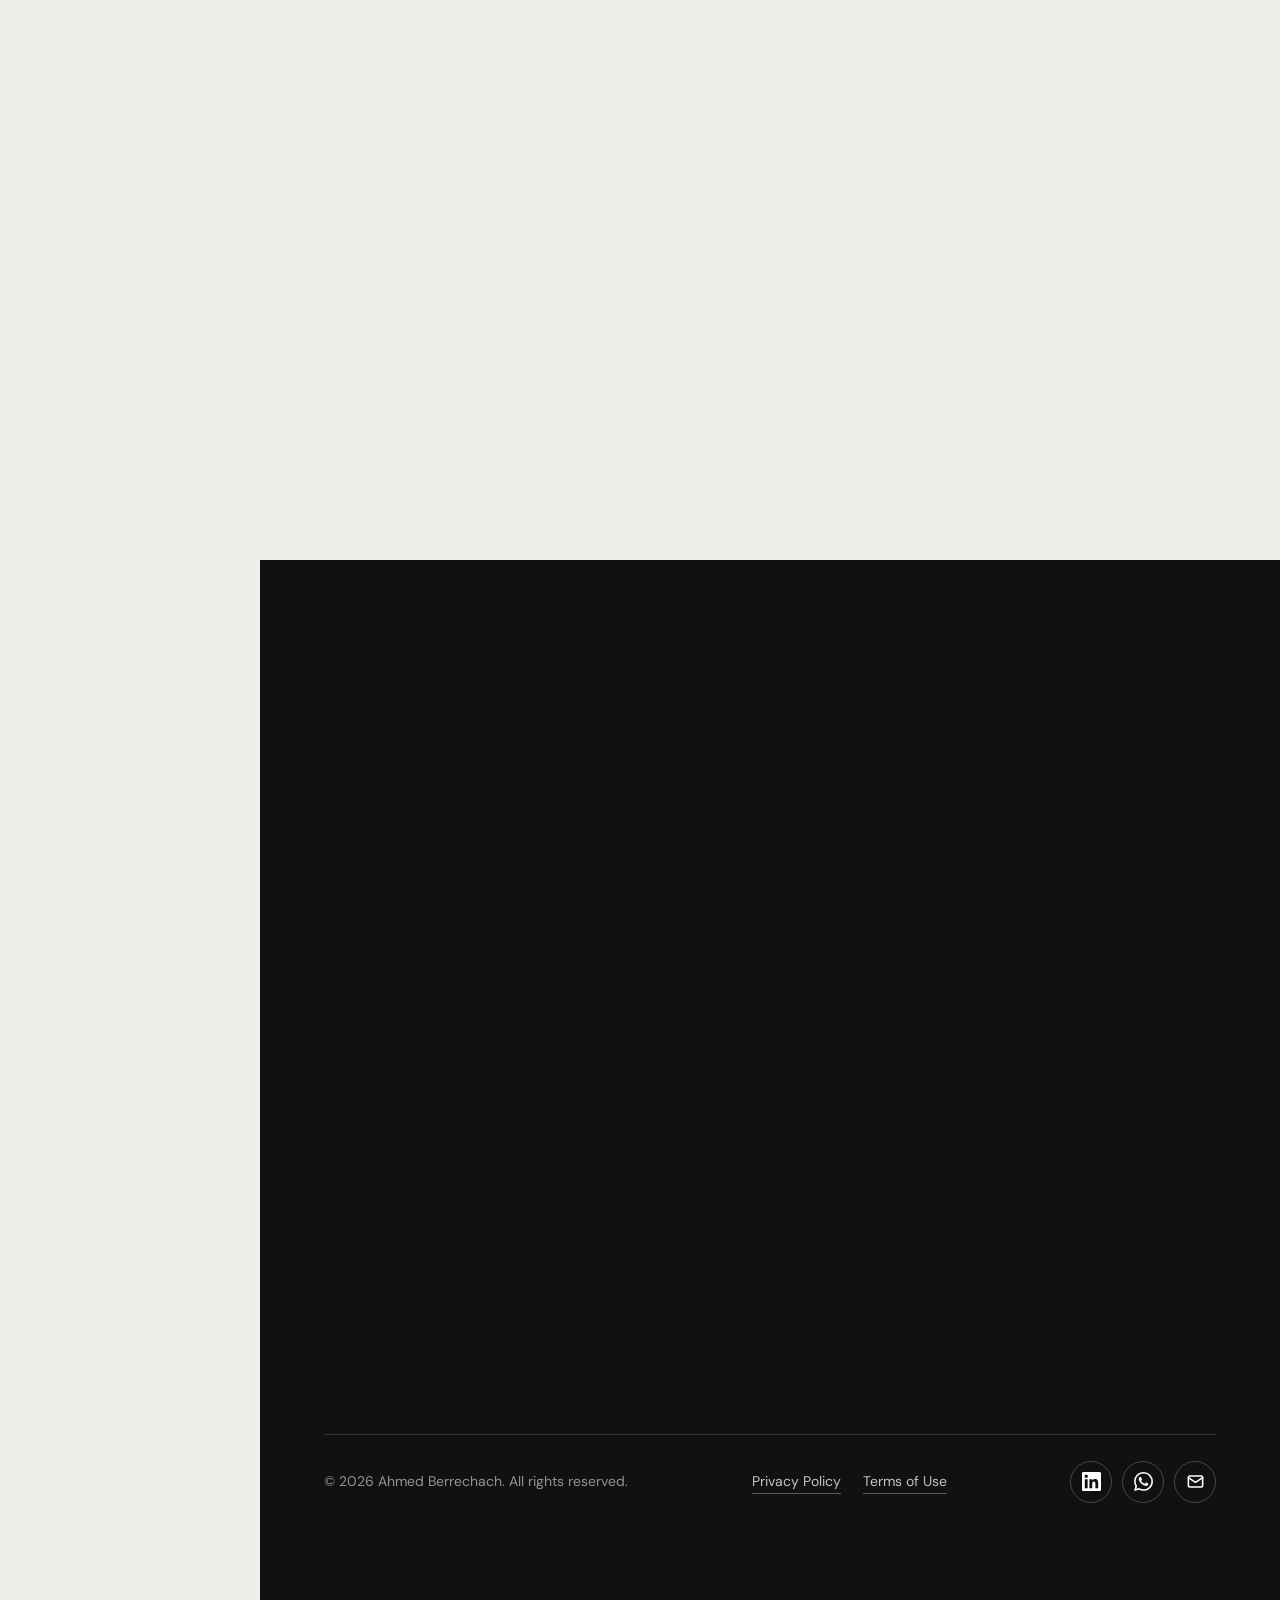
==== commit c31c0224: "Hide contact form and update legal pages" ====
--- a/index.html
+++ b/index.html
@@ -137,7 +137,12 @@
           ></a>
         </li>
       </ul>
-
+<div class="controls">
+  <button type="button" data-lang="en">EN</button>
+  <button type="button" data-lang="fr">FR</button>
+  <button type="button" data-lang="ar">ع</button>
+  <button type="button" id="theme-btn" aria-label="Dark / light mode">☾</button>
+</div>
       <div class="status"><b></b> Open for freelance work</div>
     </aside>
 
@@ -268,15 +273,13 @@
       </section>
 
       <!-- SKILLS -->
-      <section id="skills" class="block alt">
+      <section id="skills" class="block">
         <header class="sec-head reveal">
           <p class="eyebrow">02 / Skills</p>
-          <h2>Skills</h2>
         </header>
 
-        <div class="skills reveal">
+        <div>
           <div>
-            <h3 class="sub">Skills</h3>
             <ul class="tags">
               <li>HTML5</li>
               <li>CSS3</li>
--- a/css/style.css
+++ b/css/style.css
@@ -741,3 +741,135 @@
 .notfound .btn { justify-self: center; }
 .legal ul + p { margin-top: 12px; }
 
+/* ---------- Dark Theme (fixed sidebar + clean page) ---------- */
+html[data-theme="dark"] {
+  --paper: #121214;
+  --card: #1b1b1f;
+  --ink: #f4f4f6;
+  --ink-2: #18181c;
+  --muted: #a6a6b0;
+  --line: #2c2c33;
+  --yellow-soft: rgba(247, 181, 0, 0.18);
+}
+
+html[data-theme="dark"] .sidebar,
+html[data-theme="dark"] .topbar {
+  background: #111111;
+  color: #ffffff;
+}
+
+html[data-theme="dark"] .sidebar .nav a {
+  color: rgba(255, 255, 255, 0.65);
+}
+
+html[data-theme="dark"] .sidebar .nav a:hover {
+  color: #ffffff;
+}
+
+html[data-theme="dark"] .sidebar .nav a.active {
+  color: var(--yellow);
+}
+
+html[data-theme="dark"] .sidebar .nav a i {
+  background: #111111;
+}
+
+html[data-theme="dark"] .hero h1,
+html[data-theme="dark"] .sec-head h2,
+html[data-theme="dark"] .about-copy .big,
+html[data-theme="dark"] .service h4,
+html[data-theme="dark"] .card h4 {
+  color: #f4f4f6;
+}
+
+html[data-theme="dark"] .lead,
+html[data-theme="dark"] .about-copy p,
+html[data-theme="dark"] .service p,
+html[data-theme="dark"] .card p {
+  color: #c8c8d2;
+}
+
+html[data-theme="dark"] .btn-line {
+  color: #f4f4f6;
+  border-color: #f4f4f6;
+}
+
+html[data-theme="dark"] .btn-line:hover {
+  background: #f4f4f6;
+  color: #111111;
+}
+
+html[data-theme="dark"] .filters button {
+  color: #f4f4f6;
+  border-color: #3a3a42;
+}
+
+html[data-theme="dark"] .filters button.on {
+  background: var(--yellow);
+  color: #111111;
+  border-color: var(--yellow);
+}
+
+html[data-theme="dark"] .tags li {
+  background: var(--card);
+  color: #f4f4f6;
+  border-color: var(--line);
+}
+
+html[data-theme="dark"] .badge.soon {
+  background: #282830;
+  color: #d0d0d8;
+}/* ---------- Language + theme buttons ---------- */
+.controls { display: flex; gap: 8px; margin-bottom: 18px; }
+.controls button {
+  min-width: 40px; height: 36px; border-radius: 999px;
+  border: 1px solid rgba(255,255,255,.22); background: transparent; color: #fff;
+  font: 700 13px var(--body); cursor: pointer;
+}
+.controls button:hover { border-color: #F7B500; }
+.controls button.on { background: #F7B500; border-color: #F7B500; color: #111; }
+
+/* ---------- Dark mode fixes ---------- */
+html[data-theme="dark"] .block.dark { background: #0b0b0d; }
+html[data-theme="dark"] .stats,
+html[data-theme="dark"] .role { background: #1b1b1f; color: #fff; }
+html[data-theme="dark"] .btn-dark { background: var(--yellow); border-color: var(--yellow); color: #111; }
+html[data-theme="dark"] .btn-yellow,
+html[data-theme="dark"] .chip,
+html[data-theme="dark"] .skip,
+html[data-theme="dark"] .socials a:hover,
+html[data-theme="dark"] .notfound h1 em { color: #111; }
+html[data-theme="dark"] .service svg { stroke: #111; }
+html[data-theme="dark"] .legal-top { background: #111; }
+html[data-theme="dark"] .legal p,
+html[data-theme="dark"] .legal li { color: #c8c8d2; }
+html[data-theme="dark"] .hero h1 em::after,
+html[data-theme="dark"] .sec-head h2::after { opacity: .45; }
+
+/* ---------- Arabic (RTL) ---------- */
+html[lang="ar"] { --body: "Segoe UI", Tahoma, Arial, sans-serif; --display: "Segoe UI", Tahoma, Arial, sans-serif; }
+html[lang="ar"] * { letter-spacing: normal !important; }
+html[lang="ar"] .hero h1,
+html[lang="ar"] .sec-head h2 { font-weight: 800; line-height: 1.3; }
+html[dir="rtl"] .logo,
+html[dir="rtl"] .contact-list a,
+html[dir="rtl"] .chip-a,
+html[dir="rtl"] .chip-b { direction: ltr; unicode-bidi: isolate; }
+html[dir="rtl"] .hp { left: auto !important; right: -9999px; }
+html[dir="rtl"] .nav { padding-left: 0; padding-right: 22px; }
+html[dir="rtl"] .nav::before { left: auto; right: 4px; }
+html[dir="rtl"] .nav a i { left: auto; right: -22px; }
+html[dir="rtl"] .nav a.active { transform: translateX(-4px); }
+
+@media (min-width: 901px) {
+  html[dir="rtl"] .sidebar { inset: 0 0 0 auto; }
+  html[dir="rtl"] main { margin-left: 0; margin-right: var(--sidebar); }
+}
+@media (max-width: 900px) {
+  html[dir="rtl"] .sidebar:not(.open) { transform: translateX(-100%); }
+}
+.legal-top .controls { margin: 0; margin-inline-start: auto; }
+html[dir="rtl"] .legal ul { padding-left: 0; padding-right: 22px; }
+/* Hide contact form for now */
+#contact-form { display: none; }
+.contact-grid { grid-template-columns: 1fr; }
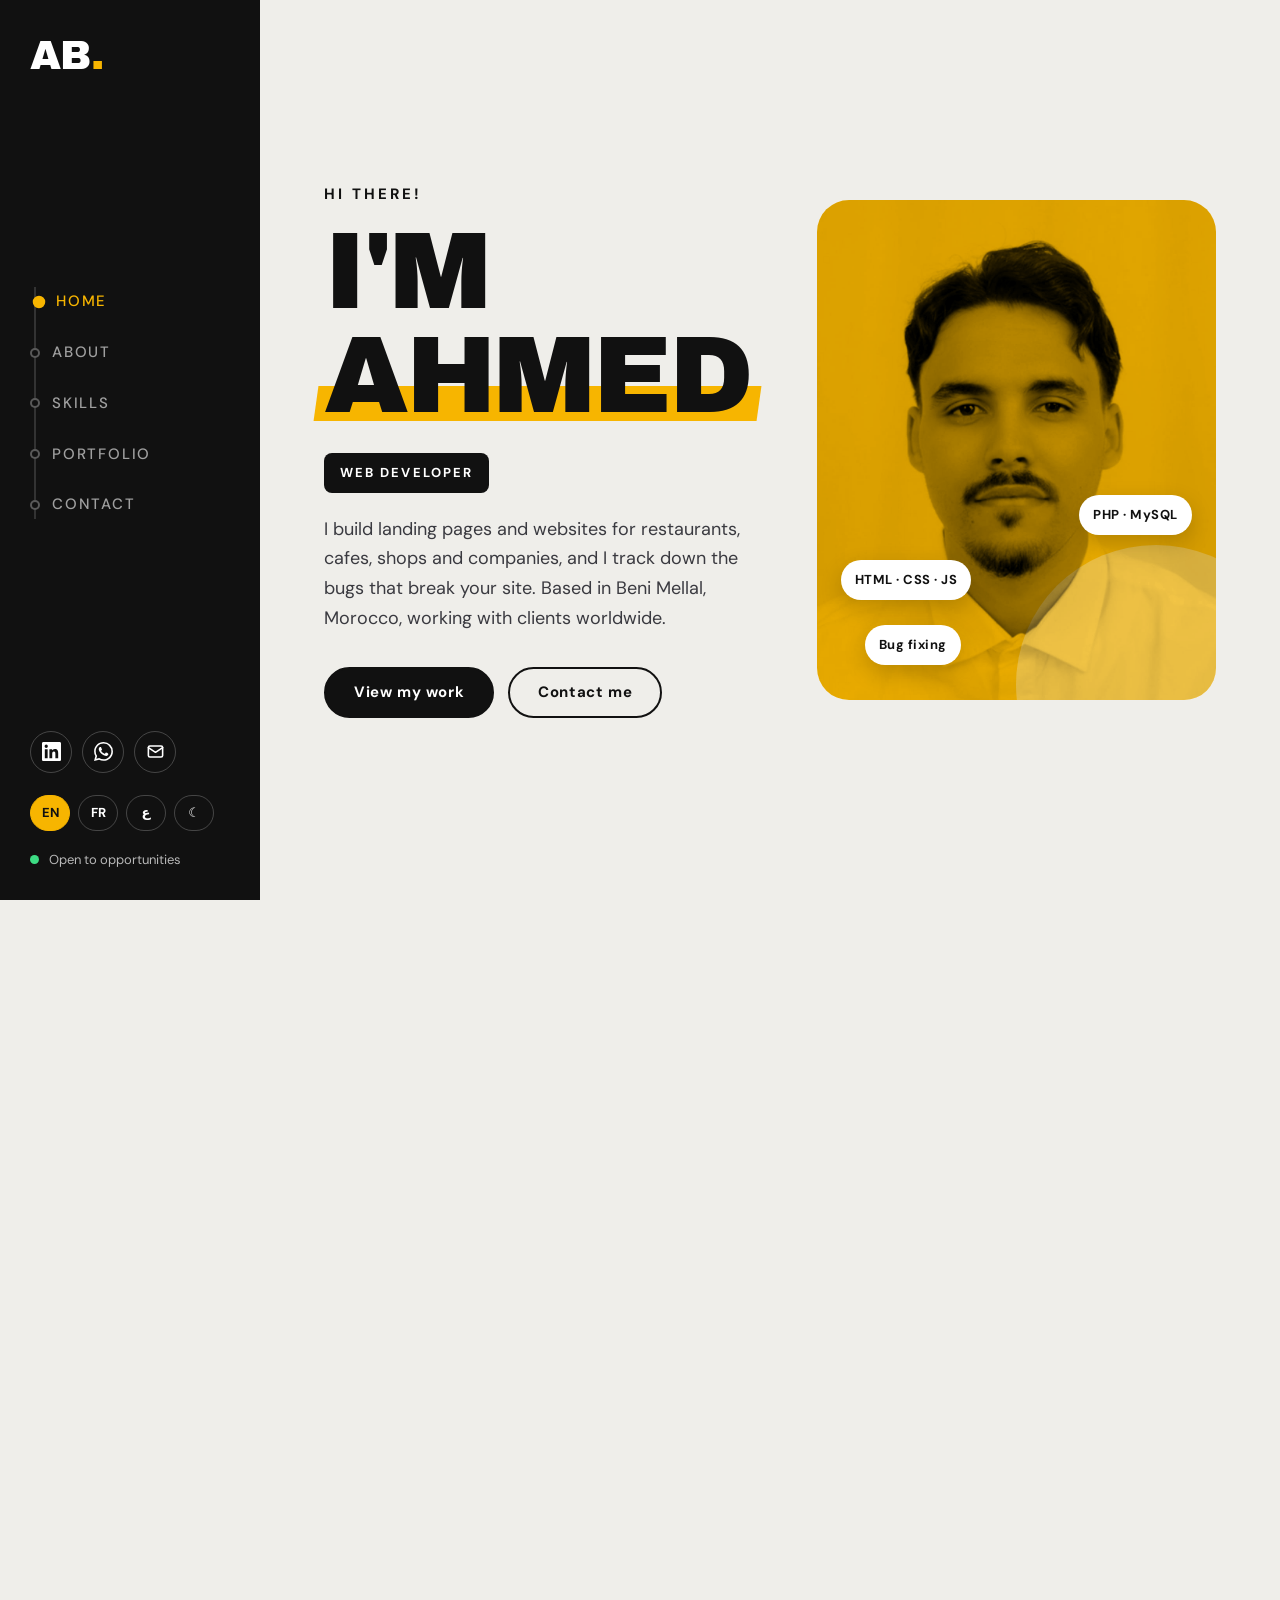
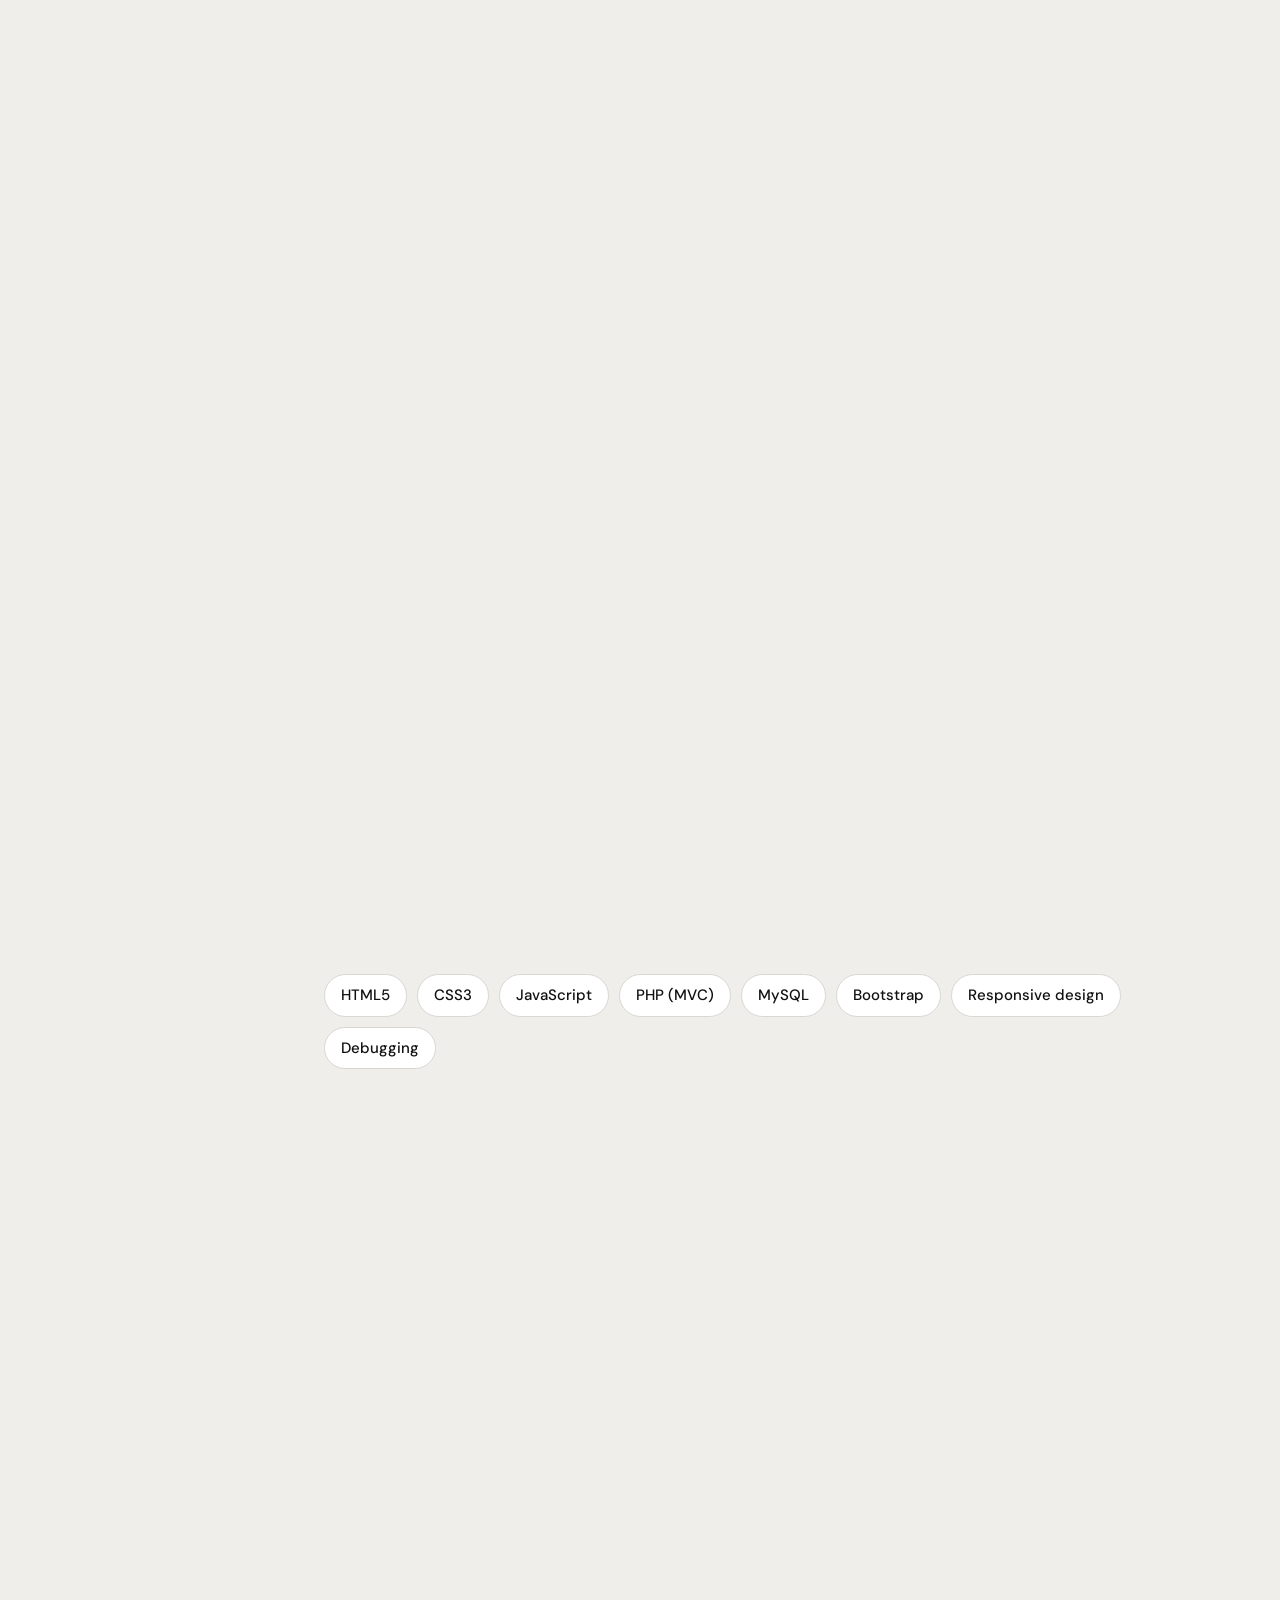
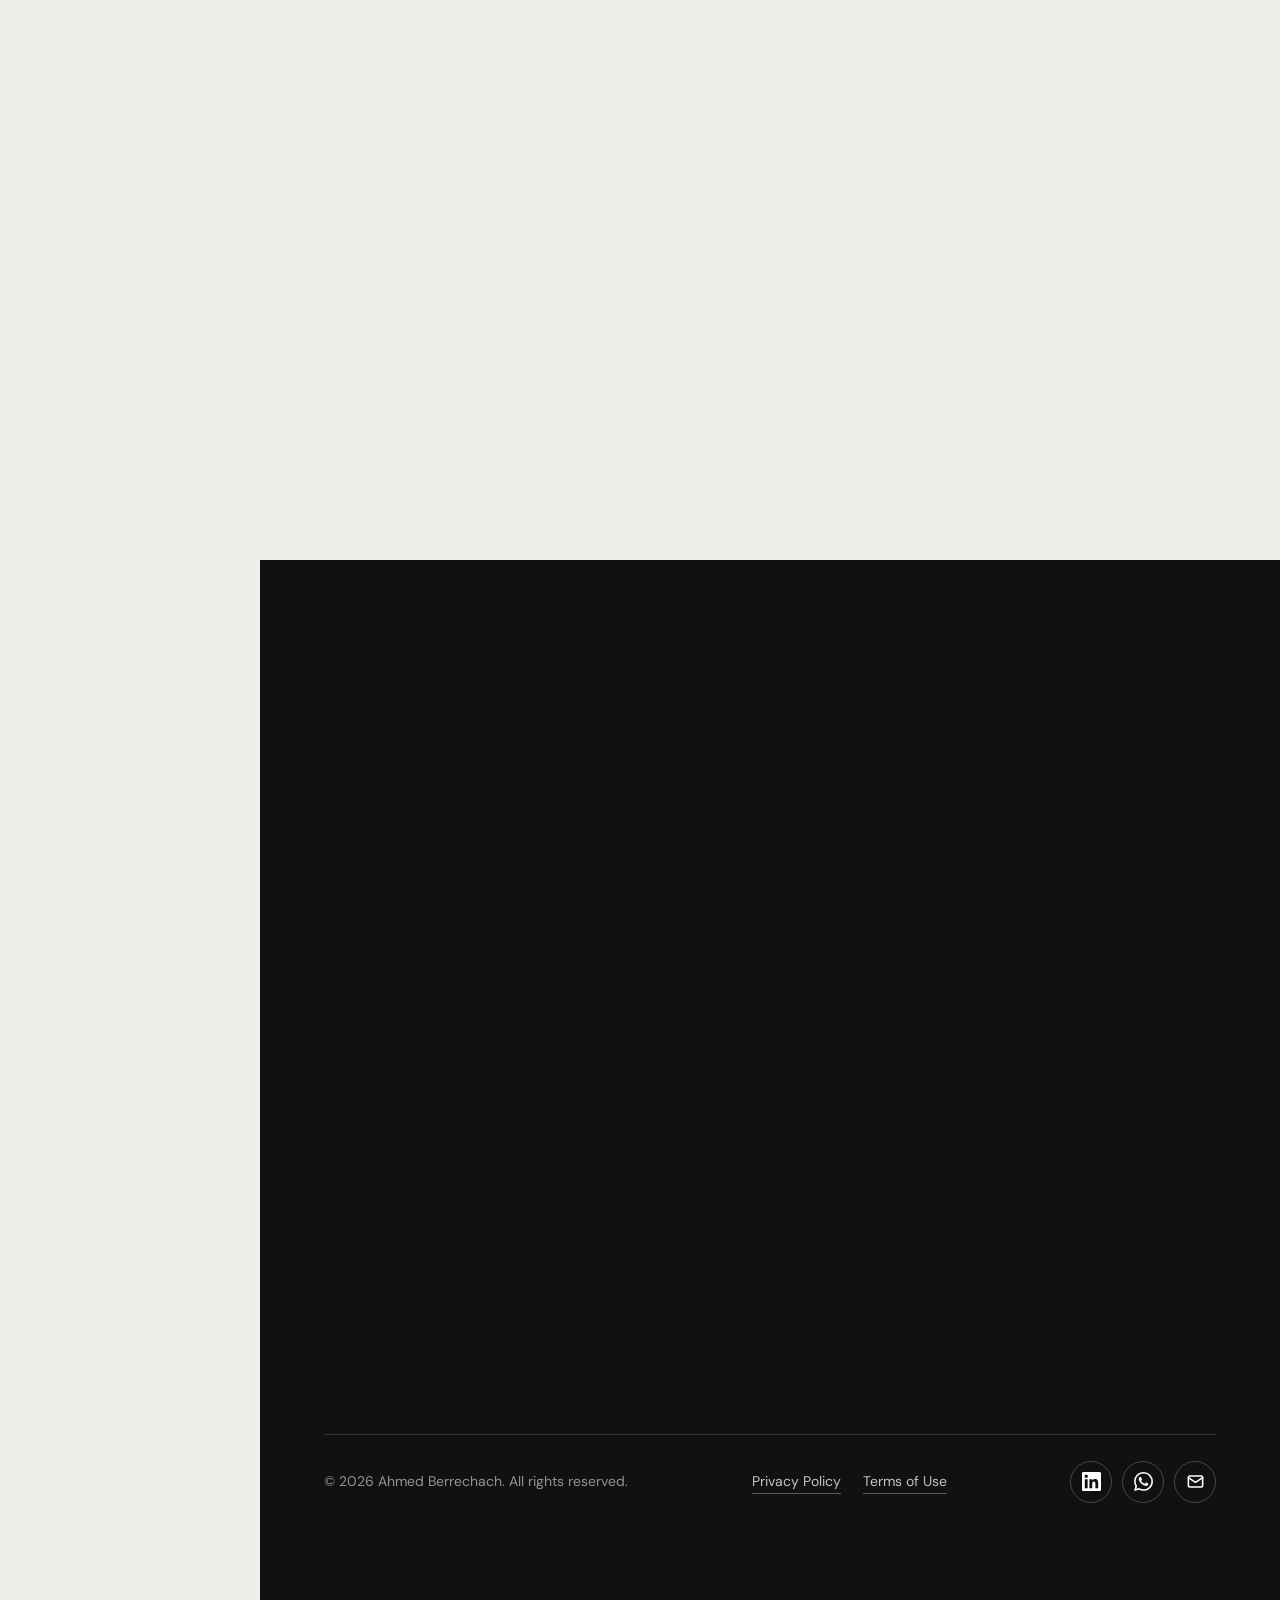
==== commit e95fcc5c: "Update status text" ====
--- a/index.html
+++ b/index.html
@@ -143,7 +143,7 @@
   <button type="button" data-lang="ar">ع</button>
   <button type="button" id="theme-btn" aria-label="Dark / light mode">☾</button>
 </div>
-      <div class="status"><b></b> Open for freelance work</div>
+     <div class="status"><b></b> Open to opportunities</div>
     </aside>
 
     <main id="main">
